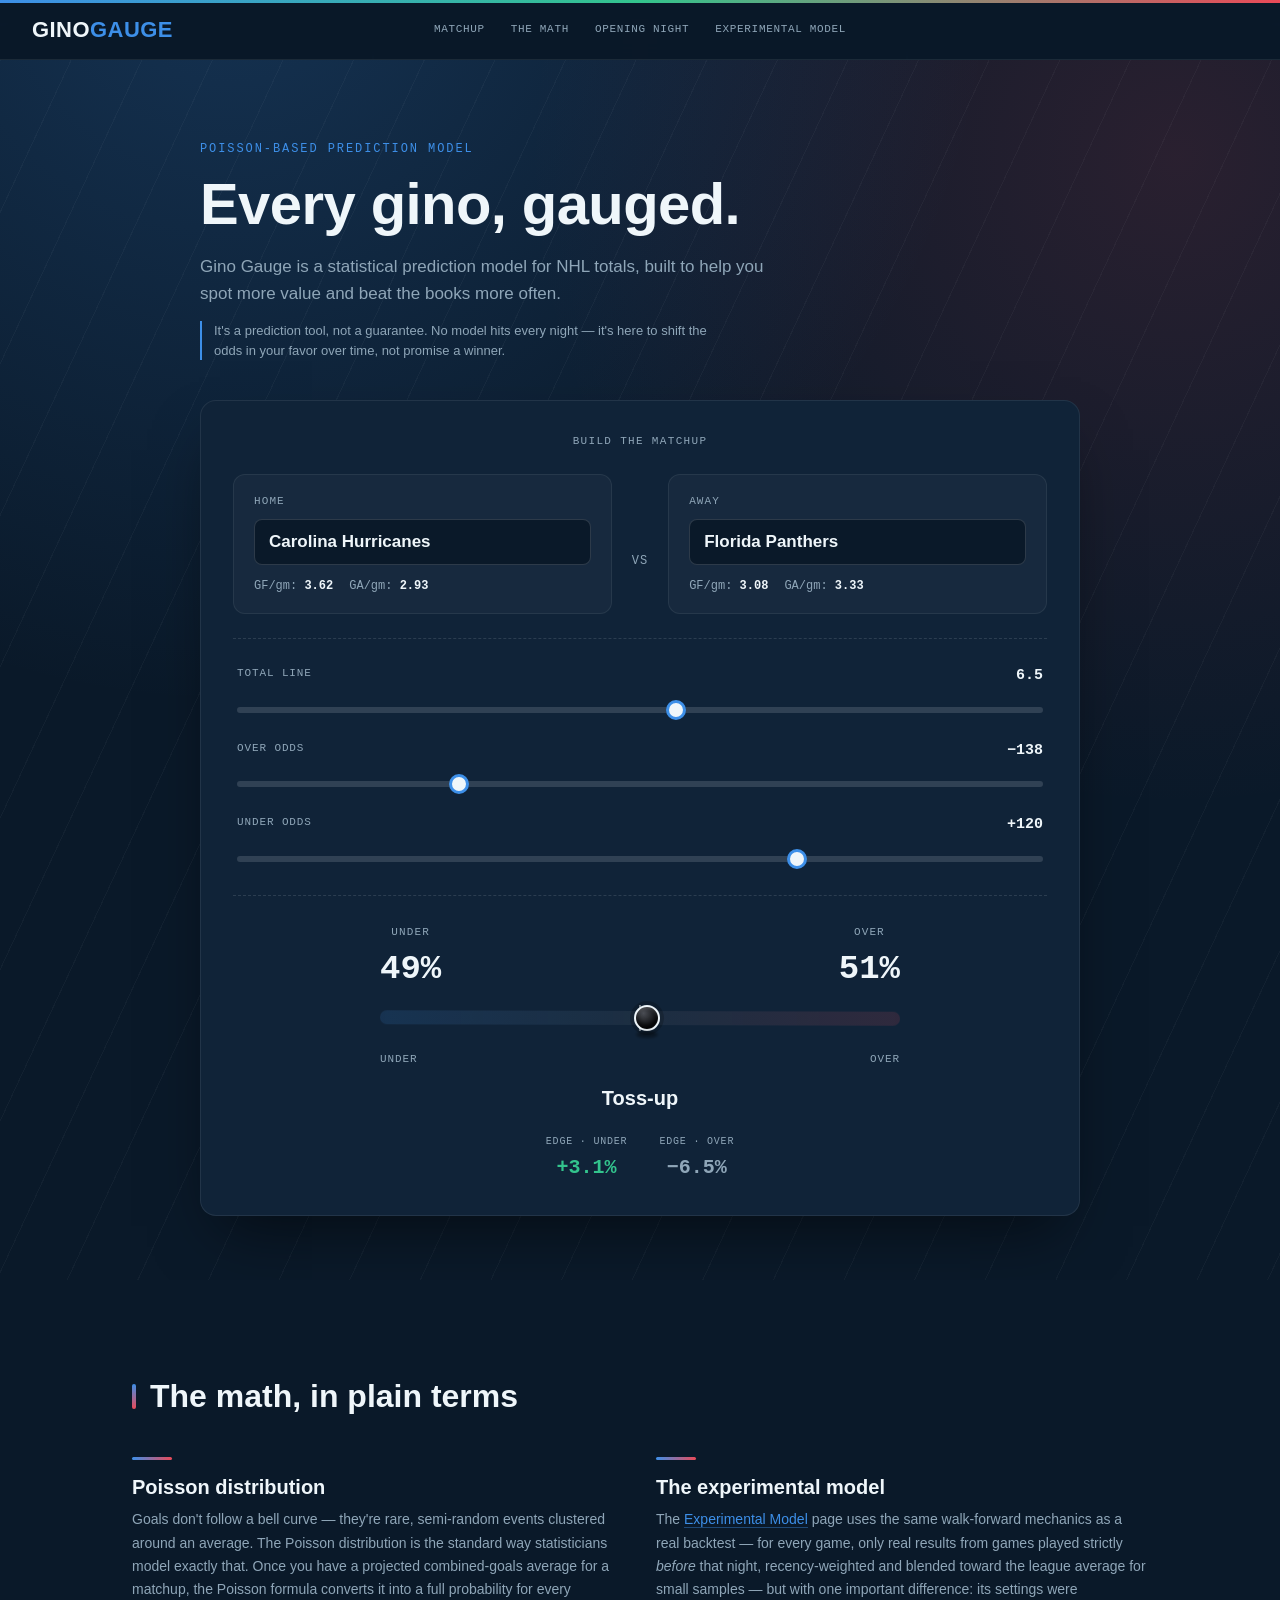
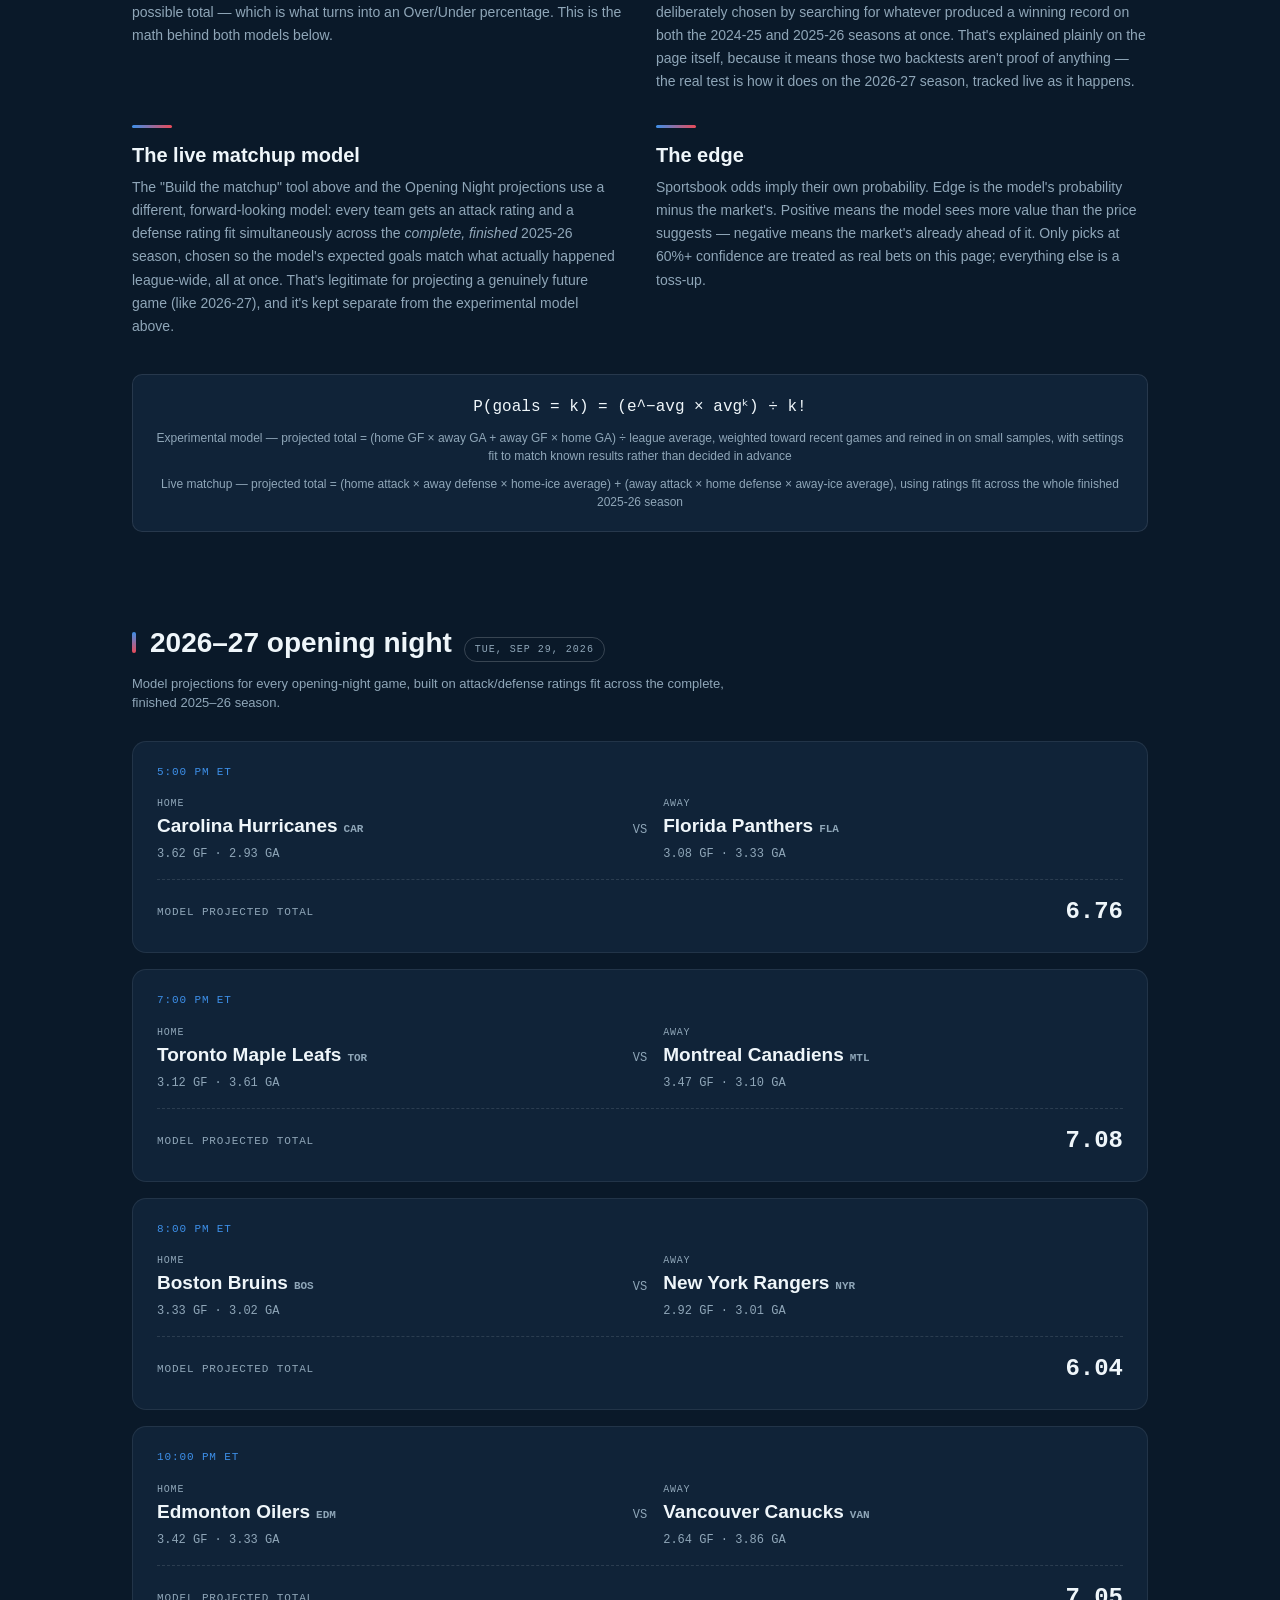
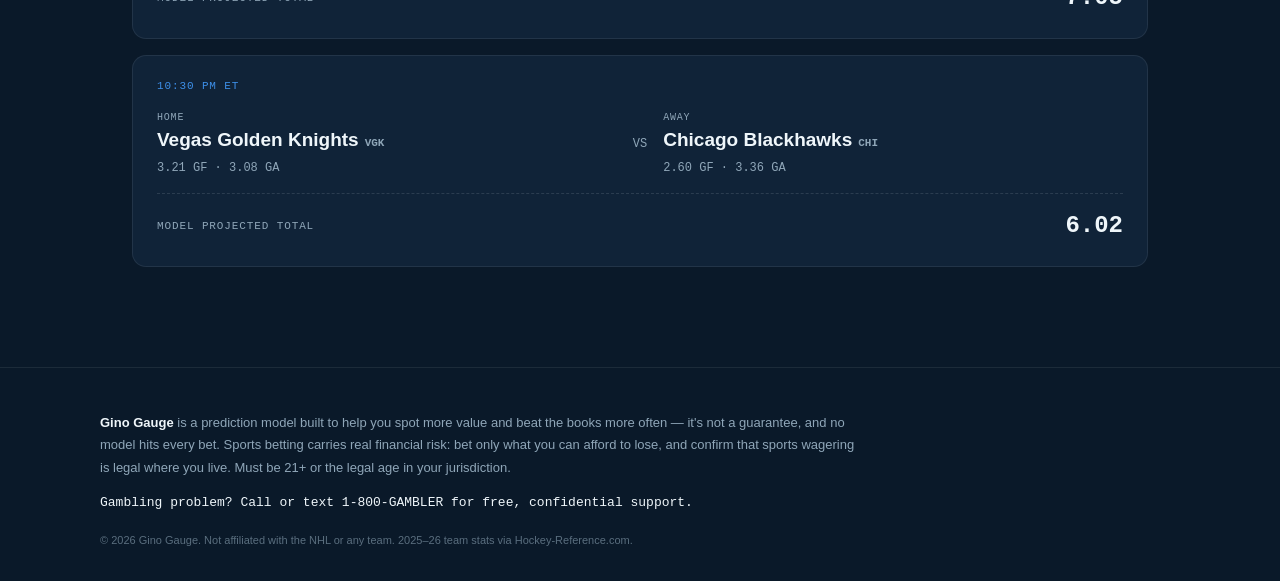
==== index.html @ 6073ff21 "Remove the Track Record page, make Experimental Model the featured model Site no longer references o" ====
<!DOCTYPE html>
<html lang="en">
<head>
<meta charset="UTF-8">
<meta name="viewport" content="width=device-width, initial-scale=1.0">
<meta name="theme-color" content="#0A1929">
<meta name="color-scheme" content="dark">
<title>Gino Gauge — NHL Prediction Model</title>
<meta name="description" content="A Poisson-based prediction model built to help NHL bettors find more value and beat the books — not a guarantee, just better odds.">
<link rel="icon" href="data:image/svg+xml,<svg xmlns=%22http://www.w3.org/2000/svg%22 viewBox=%220 0 100 100%22><text y=%22.9em%22 font-size=%2290%22>🏒</text></svg>">
<link rel="stylesheet" href="styles.css">
</head>
<body>

<header class="nav">
  <div class="nav-wordmark">GINO<span>GAUGE</span></div>
  <nav class="nav-links">
    <a href="#builder">Matchup</a>
    <a href="#math">The Math</a>
    <a href="#openers">Opening Night</a>
    <a href="experimental-model.html">Experimental Model</a>
  </nav>
</header>

<main>
  <section class="hero" id="builder">
    <div class="hero-inner">
      <p class="eyebrow">Poisson-based prediction model</p>
      <h1 class="hero-title">Every gino, gauged.</h1>
      <p class="hero-sub">Gino Gauge is a statistical prediction model for NHL totals, built to help you spot more value and beat the books more often.</p>
      <p class="hero-note">It's a prediction tool, not a guarantee. No model hits every night — it's here to shift the odds in your favor over time, not promise a winner.</p>

      <div class="predictor-card">
        <p class="card-label">Build the matchup</p>

        <div class="predictor-teams">
          <div class="team-panel">
            <span class="team-panel-label">Home</span>
            <div class="team-combo">
              <label class="sr-only" for="homeInput">Home team</label>
              <input type="text" id="homeInput" class="team-combo-input" placeholder="Type or select a team..." autocomplete="off" role="combobox" aria-expanded="false">
              <div class="team-combo-list" id="homeList" role="listbox"></div>
            </div>
            <div class="team-stats-display">
              <span>GF/gm: <strong id="homeGF">—</strong></span>
              <span>GA/gm: <strong id="homeGA">—</strong></span>
            </div>
          </div>

          <div class="vs-divider">VS</div>

          <div class="team-panel">
            <span class="team-panel-label">Away</span>
            <div class="team-combo">
              <label class="sr-only" for="awayInput">Away team</label>
              <input type="text" id="awayInput" class="team-combo-input" placeholder="Type or select a team..." autocomplete="off" role="combobox" aria-expanded="false">
              <div class="team-combo-list" id="awayList" role="listbox"></div>
            </div>
            <div class="team-stats-display">
              <span>GF/gm: <strong id="awayGF">—</strong></span>
              <span>GA/gm: <strong id="awayGA">—</strong></span>
            </div>
          </div>
        </div>

        <div class="slider-group">
          <div class="slider-field">
            <div class="slider-label-row"><label for="lineSlider">Total line</label><span class="slider-value" id="lineValue">6.5</span></div>
            <input type="range" id="lineSlider" min="3.5" max="9" step="0.5" value="6.5">
          </div>
          <div class="slider-field">
            <div class="slider-label-row"><label for="overOddsSlider">Over odds</label><span class="slider-value" id="overOddsValue">−138</span></div>
            <input type="range" id="overOddsSlider" min="-300" max="300" step="1" value="-138">
          </div>
          <div class="slider-field">
            <div class="slider-label-row"><label for="underOddsSlider">Under odds</label><span class="slider-value" id="underOddsValue">+120</span></div>
            <input type="range" id="underOddsSlider" min="-300" max="300" step="1" value="120">
          </div>
        </div>

        <div class="meter-numbers">
          <div><span class="meter-stat-label">Under</span><span class="meter-stat-value" id="pctUnder">—</span></div>
          <div><span class="meter-stat-label">Over</span><span class="meter-stat-value" id="pctOver">—</span></div>
        </div>
        <div class="meter" id="meterTrack">
          <div class="meter-ice-shine"></div>
          <div class="meter-center-tick"></div>
          <div class="meter-marker" id="meterMarker"><div class="meter-marker-shadow"></div></div>
        </div>
        <div class="meter-labels"><span>Under</span><span>Over</span></div>
        <p class="lean-readout" id="leanReadout">—</p>
        <div class="edge-row">
          <div class="edge-item"><span class="edge-label">Edge · Under</span><span class="edge-value" id="edgeUnder">—</span></div>
          <div class="edge-item"><span class="edge-label">Edge · Over</span><span class="edge-value" id="edgeOver">—</span></div>
        </div>
      </div>
    </div>
  </section>

  <section class="math-section reveal" id="math">
    <h2 class="section-title title-accent">The math, in plain terms</h2>
    <div class="math-grid">
      <div class="math-card">
        <p class="math-card-title">Poisson distribution</p>
        <p class="math-card-body">Goals don't follow a bell curve — they're rare, semi-random events clustered around an average. The Poisson distribution is the standard way statisticians model exactly that. Once you have a projected combined-goals average for a matchup, the Poisson formula converts it into a full probability for every possible total — which is what turns into an Over/Under percentage. This is the math behind both models below.</p>
      </div>
      <div class="math-card">
        <p class="math-card-title">The experimental model</p>
        <p class="math-card-body">The <a href="experimental-model.html">Experimental Model</a> page uses the same walk-forward mechanics as a real backtest — for every game, only real results from games played strictly <em>before</em> that night, recency-weighted and blended toward the league average for small samples — but with one important difference: its settings were deliberately chosen by searching for whatever produced a winning record on both the 2024-25 and 2025-26 seasons at once. That's explained plainly on the page itself, because it means those two backtests aren't proof of anything — the real test is how it does on the 2026-27 season, tracked live as it happens.</p>
      </div>
      <div class="math-card">
        <p class="math-card-title">The live matchup model</p>
        <p class="math-card-body">The "Build the matchup" tool above and the Opening Night projections use a different, forward-looking model: every team gets an attack rating and a defense rating fit simultaneously across the <em>complete, finished</em> 2025-26 season, chosen so the model's expected goals match what actually happened league-wide, all at once. That's legitimate for projecting a genuinely future game (like 2026-27), and it's kept separate from the experimental model above.</p>
      </div>
      <div class="math-card">
        <p class="math-card-title">The edge</p>
        <p class="math-card-body">Sportsbook odds imply their own probability. Edge is the model's probability minus the market's. Positive means the model sees more value than the price suggests — negative means the market's already ahead of it. Only picks at 60%+ confidence are treated as real bets on this page; everything else is a toss-up.</p>
      </div>
    </div>
    <div class="formula-box">
      P(goals = k) = (e^−avg × avgᵏ) ÷ k!
      <span>Experimental model — projected total = (home GF × away GA + away GF × home GA) ÷ league average, weighted toward recent games and reined in on small samples, with settings fit to match known results rather than decided in advance</span>
      <span>Live matchup — projected total = (home attack × away defense × home-ice average) + (away attack × home defense × away-ice average), using ratings fit across the whole finished 2025-26 season</span>
    </div>
  </section>

  <section class="openers reveal" id="openers">
    <div class="section-header"><h2 class="title-accent">2026–27 opening night</h2><span class="data-badge">Tue, Sep 29, 2026</span></div>
    <p class="section-note">Model projections for every opening-night game, built on attack/defense ratings fit across the complete, finished 2025–26 season.</p>
    <div class="opener-list">
      <div class="opener-card">
        <div class="opener-date">5:00 PM ET</div>
        <div class="opener-matchup">
          <div class="opener-team"><span class="opener-team-tag">Home</span><span class="opener-team-name">Carolina Hurricanes<span class="opener-team-abbr">CAR</span></span><span class="opener-team-stats">3.62 GF · 2.93 GA</span></div>
          <div class="opener-vs">VS</div>
          <div class="opener-team"><span class="opener-team-tag">Away</span><span class="opener-team-name">Florida Panthers<span class="opener-team-abbr">FLA</span></span><span class="opener-team-stats">3.08 GF · 3.33 GA</span></div>
        </div>
        <div class="opener-projection"><span class="opener-projection-label">Model projected total</span><span class="opener-projection-value">6.76</span></div>
      </div>
      <div class="opener-card">
        <div class="opener-date">7:00 PM ET</div>
        <div class="opener-matchup">
          <div class="opener-team"><span class="opener-team-tag">Home</span><span class="opener-team-name">Toronto Maple Leafs<span class="opener-team-abbr">TOR</span></span><span class="opener-team-stats">3.12 GF · 3.61 GA</span></div>
          <div class="opener-vs">VS</div>
          <div class="opener-team"><span class="opener-team-tag">Away</span><span class="opener-team-name">Montreal Canadiens<span class="opener-team-abbr">MTL</span></span><span class="opener-team-stats">3.47 GF · 3.10 GA</span></div>
        </div>
        <div class="opener-projection"><span class="opener-projection-label">Model projected total</span><span class="opener-projection-value">7.08</span></div>
      </div>
      <div class="opener-card">
        <div class="opener-date">8:00 PM ET</div>
        <div class="opener-matchup">
          <div class="opener-team"><span class="opener-team-tag">Home</span><span class="opener-team-name">Boston Bruins<span class="opener-team-abbr">BOS</span></span><span class="opener-team-stats">3.33 GF · 3.02 GA</span></div>
          <div class="opener-vs">VS</div>
          <div class="opener-team"><span class="opener-team-tag">Away</span><span class="opener-team-name">New York Rangers<span class="opener-team-abbr">NYR</span></span><span class="opener-team-stats">2.92 GF · 3.01 GA</span></div>
        </div>
        <div class="opener-projection"><span class="opener-projection-label">Model projected total</span><span class="opener-projection-value">6.04</span></div>
      </div>
      <div class="opener-card">
        <div class="opener-date">10:00 PM ET</div>
        <div class="opener-matchup">
          <div class="opener-team"><span class="opener-team-tag">Home</span><span class="opener-team-name">Edmonton Oilers<span class="opener-team-abbr">EDM</span></span><span class="opener-team-stats">3.42 GF · 3.33 GA</span></div>
          <div class="opener-vs">VS</div>
          <div class="opener-team"><span class="opener-team-tag">Away</span><span class="opener-team-name">Vancouver Canucks<span class="opener-team-abbr">VAN</span></span><span class="opener-team-stats">2.64 GF · 3.86 GA</span></div>
        </div>
        <div class="opener-projection"><span class="opener-projection-label">Model projected total</span><span class="opener-projection-value">7.05</span></div>
      </div>
      <div class="opener-card">
        <div class="opener-date">10:30 PM ET</div>
        <div class="opener-matchup">
          <div class="opener-team"><span class="opener-team-tag">Home</span><span class="opener-team-name">Vegas Golden Knights<span class="opener-team-abbr">VGK</span></span><span class="opener-team-stats">3.21 GF · 3.08 GA</span></div>
          <div class="opener-vs">VS</div>
          <div class="opener-team"><span class="opener-team-tag">Away</span><span class="opener-team-name">Chicago Blackhawks<span class="opener-team-abbr">CHI</span></span><span class="opener-team-stats">2.60 GF · 3.36 GA</span></div>
        </div>
        <div class="opener-projection"><span class="opener-projection-label">Model projected total</span><span class="opener-projection-value">6.02</span></div>
      </div>
    </div>
  </section>
</main>

<footer>
  <div class="footer-inner">
    <p class="disclaimer"><strong>Gino Gauge</strong> is a prediction model built to help you spot more value and beat the books more often — it's not a guarantee, and no model hits every bet. Sports betting carries real financial risk: bet only what you can afford to lose, and confirm that sports wagering is legal where you live. Must be 21+ or the legal age in your jurisdiction.</p>
    <p class="helpline">Gambling problem? Call or text 1-800-GAMBLER for free, confidential support.</p>
    <p class="fine-print">© 2026 Gino Gauge. Not affiliated with the NHL or any team. 2025–26 team stats via Hockey-Reference.com.</p>
  </div>
</footer>

<script>
  var TEAMS = [
    {abbr:'ANA',city:'Anaheim',name:'Ducks',full:'Anaheim Ducks',atk:1.0611,def:1.1412},
    {abbr:'BOS',city:'Boston',name:'Bruins',full:'Boston Bruins',atk:1.0664,def:0.9669},
    {abbr:'BUF',city:'Buffalo',name:'Sabres',full:'Buffalo Sabres',atk:1.1237,def:0.9350},
    {abbr:'CGY',city:'Calgary',name:'Flames',full:'Calgary Flames',atk:0.8209,def:1.0092},
    {abbr:'CAR',city:'Carolina',name:'Hurricanes',full:'Carolina Hurricanes',atk:1.1574,def:0.9361},
    {abbr:'CHI',city:'Chicago',name:'Blackhawks',full:'Chicago Blackhawks',atk:0.8300,def:1.0741},
    {abbr:'COL',city:'Colorado',name:'Avalanche',full:'Colorado Avalanche',atk:1.1668,def:0.8009},
    {abbr:'CBJ',city:'Columbus',name:'Blue Jackets',full:'Columbus Blue Jackets',atk:0.9916,def:0.9786},
    {abbr:'DAL',city:'Dallas',name:'Stars',full:'Dallas Stars',atk:1.0834,def:0.8888},
    {abbr:'DET',city:'Detroit',name:'Red Wings',full:'Detroit Red Wings',atk:0.9428,def:0.9948},
    {abbr:'EDM',city:'Edmonton',name:'Oilers',full:'Edmonton Oilers',atk:1.0927,def:1.0652},
    {abbr:'FLA',city:'Florida',name:'Panthers',full:'Florida Panthers',atk:0.9858,def:1.0657},
    {abbr:'LAK',city:'Los Angeles',name:'Kings',full:'Los Angeles Kings',atk:0.8689,def:0.9690},
    {abbr:'MIN',city:'Minnesota',name:'Wild',full:'Minnesota Wild',atk:1.0566,def:0.9443},
    {abbr:'MTL',city:'Montreal',name:'Canadiens',full:'Montreal Canadiens',atk:1.1088,def:0.9914},
    {abbr:'NSH',city:'Nashville',name:'Predators',full:'Nashville Predators',atk:0.9641,def:1.0541},
    {abbr:'NJD',city:'New Jersey',name:'Devils',full:'New Jersey Devils',atk:0.9014,def:0.9782},
    {abbr:'NYI',city:'New York',name:'Islanders',full:'New York Islanders',atk:0.9120,def:0.9331},
    {abbr:'NYR',city:'New York',name:'Rangers',full:'New York Rangers',atk:0.9328,def:0.9640},
    {abbr:'OTT',city:'Ottawa',name:'Senators',full:'Ottawa Senators',atk:1.0842,def:0.9554},
    {abbr:'PHI',city:'Philadelphia',name:'Flyers',full:'Philadelphia Flyers',atk:0.9786,def:0.9392},
    {abbr:'PIT',city:'Pittsburgh',name:'Penguins',full:'Pittsburgh Penguins',atk:1.1518,def:1.0451},
    {abbr:'SJS',city:'San Jose',name:'Sharks',full:'San Jose Sharks',atk:0.9752,def:1.1468},
    {abbr:'SEA',city:'Seattle',name:'Kraken',full:'Seattle Kraken',atk:0.8747,def:1.0286},
    {abbr:'STL',city:'St. Louis',name:'Blues',full:'St. Louis Blues',atk:0.8981,def:1.0107},
    {abbr:'TBL',city:'Tampa Bay',name:'Lightning',full:'Tampa Bay Lightning',atk:1.1317,def:0.8973},
    {abbr:'TOR',city:'Toronto',name:'Maple Leafs',full:'Toronto Maple Leafs',atk:0.9968,def:1.1556},
    {abbr:'UTA',city:'Utah',name:'Mammoth',full:'Utah Mammoth',atk:1.0413,def:0.9438},
    {abbr:'VAN',city:'Vancouver',name:'Canucks',full:'Vancouver Canucks',atk:0.8428,def:1.2345},
    {abbr:'VGK',city:'Vegas',name:'Golden Knights',full:'Vegas Golden Knights',atk:1.0263,def:0.9863},
    {abbr:'WPG',city:'Winnipeg',name:'Jets',full:'Winnipeg Jets',atk:0.9011,def:1.0160},
    {abbr:'WSH',city:'Washington',name:'Capitals',full:'Washington Capitals',atk:1.0303,def:0.9502}
  ];

  function poissonCDF(k, lambda){
    var kClamped = Math.max(0, k);
    var term = Math.exp(-lambda);
    var sum = term;
    for(var i=1;i<=kClamped;i++){ term = term*lambda/i; sum += term; }
    return sum;
  }
  function americanToImplied(odds){
    if(odds>0) return 100/(odds+100)*100;
    return Math.abs(odds)/(Math.abs(odds)+100)*100;
  }
  function formatSigned(num){
    var abs = Math.abs(num).toFixed(1);
    if(num>0.05) return '+'+abs+'%';
    if(num<-0.05) return '−'+abs+'%';
    return '0.0%';
  }
  function snapOdds(raw){
    if(raw > -100 && raw < 100) return raw>=0 ? 100 : -100;
    return raw;
  }
  function formatOdds(n){ return n>0 ? ('+'+n) : String(n); }

  // Home/away league scoring baselines, fit on the complete 2025-26 season
  // (every team's attack/def rating below is normalized against these).
  var MU_HOME = 3.192073;
  var MU_AWAY = 3.061738;
  var MU_AVG = (MU_HOME + MU_AWAY) / 2;
  function displayGF(team){ return team.atk * MU_AVG; }
  function displayGA(team){ return team.def * MU_AVG; }

  var homeTeam = null, awayTeam = null;

  function calculate(){
    if(!homeTeam || !awayTeam) return;
    var line = parseFloat(document.getElementById('lineSlider').value);
    var overOdds = snapOdds(parseInt(document.getElementById('overOddsSlider').value,10));
    var underOdds = snapOdds(parseInt(document.getElementById('underOddsSlider').value,10));

    var lambda = homeTeam.atk*awayTeam.def*MU_HOME + awayTeam.atk*homeTeam.def*MU_AWAY;
    var k = Math.floor(line-0.5);
    var pUnder = poissonCDF(k, lambda);
    var pOver = 1-pUnder;

    document.getElementById('pctUnder').textContent = Math.round(pUnder*100)+'%';
    document.getElementById('pctOver').textContent = Math.round(pOver*100)+'%';

    var marker = document.getElementById('meterMarker');
    marker.style.left = (pOver*100)+'%';
    marker.classList.remove('is-over','is-under');
    var leanEl = document.getElementById('leanReadout');
    leanEl.classList.remove('is-over','is-under');
    if(pOver > 0.60){
      marker.classList.add('is-over'); leanEl.classList.add('is-over');
      leanEl.textContent = 'Model leans OVER ('+Math.round(pOver*100)+'%)';
    } else if(pUnder > 0.60){
      marker.classList.add('is-under'); leanEl.classList.add('is-under');
      leanEl.textContent = 'Model leans UNDER ('+Math.round(pUnder*100)+'%)';
    } else {
      leanEl.textContent = 'Toss-up';
    }

    // Tip the ice itself toward whichever side the puck is sliding to.
    var maxTiltDeg = 6;
    var tilt = (pOver - 0.5) * 2 * maxTiltDeg;
    document.getElementById('meterTrack').style.transform = 'rotate('+tilt.toFixed(2)+'deg)';

    var edgeOver = pOver*100 - americanToImplied(overOdds);
    var edgeUnder = pUnder*100 - americanToImplied(underOdds);
    var edgeOverEl = document.getElementById('edgeOver');
    edgeOverEl.textContent = formatSigned(edgeOver);
    edgeOverEl.className = 'edge-value '+(edgeOver>0?'positive':'negative');
    var edgeUnderEl = document.getElementById('edgeUnder');
    edgeUnderEl.textContent = formatSigned(edgeUnder);
    edgeUnderEl.className = 'edge-value '+(edgeUnder>0?'positive':'negative');
  }

  function initCombo(inputEl, listEl, onSelect){
    var activeIndex = -1, currentMatches = [];
    function filterTeams(q){
      q = q.trim().toLowerCase();
      if(q==='') return TEAMS.slice();
      return TEAMS.filter(function(t){
        return t.full.toLowerCase().indexOf(q)>-1 || t.city.toLowerCase().indexOf(q)>-1 || t.name.toLowerCase().indexOf(q)>-1 || t.abbr.toLowerCase().indexOf(q)>-1;
      });
    }
    function renderList(matches){
      currentMatches = matches; activeIndex = -1;
      if(matches.length===0){ listEl.innerHTML = '<div class="combo-empty">No matching teams</div>'; }
      else {
        listEl.innerHTML = matches.map(function(t,i){
          return '<div class="combo-item" data-index="'+i+'" role="option"><span>'+t.full+'</span><span class="combo-item-abbr">'+t.abbr+'</span></div>';
        }).join('');
      }
      listEl.classList.add('open');
      inputEl.setAttribute('aria-expanded','true');
    }
    function closeList(){ listEl.classList.remove('open'); inputEl.setAttribute('aria-expanded','false'); }
    function selectTeam(team){
      inputEl.value = team.full;
      closeList();
      onSelect(team);
    }
    function updateActive(){
      Array.prototype.forEach.call(listEl.children, function(el,i){ el.classList.toggle('active', i===activeIndex); });
      if(listEl.children[activeIndex]) listEl.children[activeIndex].scrollIntoView({block:'nearest'});
    }
    inputEl.addEventListener('input', function(){ renderList(filterTeams(inputEl.value)); });
    inputEl.addEventListener('focus', function(){ renderList(filterTeams(inputEl.value)); inputEl.select(); });
    inputEl.addEventListener('blur', function(){ setTimeout(closeList, 150); });
    inputEl.addEventListener('keydown', function(e){
      if(!listEl.classList.contains('open')) return;
      if(e.key==='ArrowDown'){ e.preventDefault(); activeIndex = Math.min(activeIndex+1, currentMatches.length-1); updateActive(); }
      else if(e.key==='ArrowUp'){ e.preventDefault(); activeIndex = Math.max(activeIndex-1, 0); updateActive(); }
      else if(e.key==='Enter'){ e.preventDefault();
        if(activeIndex>=0 && currentMatches[activeIndex]) selectTeam(currentMatches[activeIndex]);
        else if(currentMatches.length===1) selectTeam(currentMatches[0]);
      } else if(e.key==='Escape'){ closeList(); }
    });
    listEl.addEventListener('mousedown', function(e){
      var item = e.target.closest('.combo-item');
      if(item){ selectTeam(currentMatches[parseInt(item.dataset.index,10)]); }
    });
  }

  initCombo(document.getElementById('homeInput'), document.getElementById('homeList'), function(team){
    homeTeam = team;
    document.getElementById('homeGF').textContent = displayGF(team).toFixed(2);
    document.getElementById('homeGA').textContent = displayGA(team).toFixed(2);
    calculate();
  });
  initCombo(document.getElementById('awayInput'), document.getElementById('awayList'), function(team){
    awayTeam = team;
    document.getElementById('awayGF').textContent = displayGF(team).toFixed(2);
    document.getElementById('awayGA').textContent = displayGA(team).toFixed(2);
    calculate();
  });

  document.getElementById('lineSlider').addEventListener('input', function(){
    document.getElementById('lineValue').textContent = parseFloat(this.value).toFixed(1);
    calculate();
  });
  document.getElementById('overOddsSlider').addEventListener('input', function(){
    document.getElementById('overOddsValue').textContent = formatOdds(snapOdds(parseInt(this.value,10)));
    calculate();
  });
  document.getElementById('underOddsSlider').addEventListener('input', function(){
    document.getElementById('underOddsValue').textContent = formatOdds(snapOdds(parseInt(this.value,10)));
    calculate();
  });

  // Defaults: opening night's marquee game
  var defHome = TEAMS.filter(function(t){return t.abbr==='CAR';})[0];
  var defAway = TEAMS.filter(function(t){return t.abbr==='FLA';})[0];
  document.getElementById('homeInput').value = defHome.full;
  document.getElementById('awayInput').value = defAway.full;
  homeTeam = defHome; awayTeam = defAway;
  document.getElementById('homeGF').textContent = displayGF(defHome).toFixed(2);
  document.getElementById('homeGA').textContent = displayGA(defHome).toFixed(2);
  document.getElementById('awayGF').textContent = displayGF(defAway).toFixed(2);
  document.getElementById('awayGA').textContent = displayGA(defAway).toFixed(2);
  calculate();

  var revealEls = document.querySelectorAll('.reveal');
  if('IntersectionObserver' in window){
    var revealObserver = new IntersectionObserver(function(entries){
      entries.forEach(function(entry){
        if(entry.isIntersecting){ entry.target.classList.add('is-visible'); revealObserver.unobserve(entry.target); }
      });
    }, {threshold:0, rootMargin:'0px 0px -10% 0px'});
    Array.prototype.forEach.call(revealEls, function(el){ revealObserver.observe(el); });
  } else {
    Array.prototype.forEach.call(revealEls, function(el){ el.classList.add('is-visible'); });
  }
</script>

</body>
</html>
---- styles.css ----
:root{
    --rink-navy:#0A1929;
    --rink-navy-raised:#102338;
    --ice-white:#EFF6FA;
    --ice-mist:#8FA6B8;
    --line-blue:#3D8FE8;
    --line-red:#EA4A58;
    --line-green:#33C48D;
    --line-blue-soft:rgba(61,143,232,0.14);
    --line-red-soft:rgba(234,74,88,0.14);
    --line-green-soft:rgba(51,196,141,0.14);
    --font-display:800 1em/1.05 -apple-system,BlinkMacSystemFont,"Segoe UI",Roboto,"Helvetica Neue",Arial,sans-serif;
    --font-body:-apple-system,BlinkMacSystemFont,"Segoe UI",Roboto,"Helvetica Neue",Arial,sans-serif;
    --font-mono:ui-monospace,SFMono-Regular,"SF Mono",Menlo,Consolas,"Liberation Mono",monospace;
  }
  *{box-sizing:border-box;margin:0;padding:0;}
  html{scroll-behavior:smooth;}
  body{
    background-color:var(--rink-navy);color:var(--ice-white);font-family:var(--font-body);line-height:1.5;-webkit-font-smoothing:antialiased;
    position:relative;
    cursor:url("data:image/svg+xml;utf8,<svg xmlns='http://www.w3.org/2000/svg' width='28' height='28' viewBox='0 0 28 28'><ellipse cx='14' cy='20.5' rx='9.5' ry='2.6' fill='%23000000' opacity='0.32'/><rect x='4' y='10.5' width='20' height='8' rx='4' fill='%2317181b'/><ellipse cx='14' cy='10.5' rx='10' ry='4.6' fill='%232b2d33'/><ellipse cx='14' cy='10.5' rx='10' ry='4.6' fill='none' stroke='%23494c54' stroke-width='1'/><ellipse cx='11.5' cy='8.8' rx='3' ry='1.2' fill='%23ffffff' opacity='0.14'/></svg>") 14 15, auto;
  }
  body::before{
    content:"";position:fixed;inset:0;z-index:0;pointer-events:none;
    background-repeat:no-repeat;background-position:center top;background-size:min(1600px,180vw) auto;
    background-image:url("data:image/svg+xml;utf8,<svg xmlns='http://www.w3.org/2000/svg' viewBox='0 0 1600 900'><g fill='none' stroke='%233D8FE8' stroke-width='3' opacity='0.05'><rect x='24' y='24' width='1552' height='852' rx='150'/><line x1='533' y1='24' x2='533' y2='876'/><line x1='1067' y1='24' x2='1067' y2='876'/><circle cx='800' cy='450' r='130'/><circle cx='260' cy='210' r='95'/><circle cx='260' cy='690' r='95'/><circle cx='1340' cy='210' r='95'/><circle cx='1340' cy='690' r='95'/><path d='M 24 370 A 92 92 0 0 1 24 530'/><path d='M 1576 370 A 92 92 0 0 0 1576 530'/></g><g fill='none' stroke='%23EA4A58' stroke-width='4' opacity='0.06'><line x1='800' y1='24' x2='800' y2='876'/></g><g fill='%233D8FE8' opacity='0.06'><circle cx='800' cy='450' r='7'/><circle cx='260' cy='210' r='7'/><circle cx='260' cy='690' r='7'/><circle cx='1340' cy='210' r='7'/><circle cx='1340' cy='690' r='7'/></g></svg>");
  }
  main, footer{position:relative;z-index:1;}
  .sr-only{position:absolute;width:1px;height:1px;padding:0;margin:-1px;overflow:hidden;clip:rect(0,0,0,0);white-space:nowrap;border:0;}
  input{font-family:inherit;}

  .nav{position:sticky;top:0;z-index:50;display:grid;grid-template-columns:1fr auto 1fr;align-items:center;column-gap:16px;padding:18px 32px;border-bottom:1px solid rgba(239,246,250,0.08);background:rgba(10,25,41,0.82);backdrop-filter:blur(10px);-webkit-backdrop-filter:blur(10px);}
  .nav::before{content:"";position:absolute;top:0;left:0;right:0;height:3px;background:linear-gradient(90deg, var(--line-blue), var(--line-green), var(--line-red));}
  .nav-wordmark{justify-self:start;font:var(--font-display);font-size:22px;letter-spacing:0.02em;text-transform:uppercase;}
  .nav-wordmark span{color:var(--line-blue);}
  .nav-links{justify-self:center;display:flex;flex-wrap:wrap;justify-content:center;gap:10px 26px;}
  .nav-links a{white-space:nowrap;font-family:var(--font-mono);font-size:11px;letter-spacing:0.06em;text-transform:uppercase;color:var(--ice-mist);text-decoration:none;transition:color 0.2s ease;}
  .nav-links a:hover{color:var(--ice-white);}

  .hero{position:relative;overflow:hidden;padding:80px 24px 64px;
    background:radial-gradient(circle at 18% -10%, rgba(61,143,232,0.22), transparent 45%),
               radial-gradient(circle at 92% 8%, rgba(234,74,88,0.14), transparent 40%),
               var(--rink-navy);}
  .hero::before{content:"";position:absolute;inset:0;
    background-image:repeating-linear-gradient(115deg, rgba(239,246,250,0.035) 0px, rgba(239,246,250,0.035) 1px, transparent 1px, transparent 64px);
    pointer-events:none;}
  .hero-inner{max-width:880px;margin:0 auto;position:relative;z-index:1;}
  .eyebrow{font-family:var(--font-mono);font-size:12px;letter-spacing:0.16em;text-transform:uppercase;color:var(--line-blue);margin-bottom:16px;}
  .hero-title{font:var(--font-display);font-size:clamp(34px,5.6vw,58px);letter-spacing:-0.01em;margin-bottom:18px;max-width:640px;}
  .hero-sub{font-size:17px;color:var(--ice-mist);max-width:600px;line-height:1.6;}
  .hero-note{margin-top:14px;font-size:13px;color:var(--ice-mist);border-left:2px solid var(--line-blue);padding-left:12px;max-width:520px;}
  .stat-caveat{margin:20px 0 28px;padding:16px 20px;border-left:3px solid var(--ice-mist);background:rgba(239,246,250,0.03);border-radius:0 10px 10px 0;font-size:13px;color:var(--ice-mist);line-height:1.7;max-width:760px;}
  .stat-caveat strong{color:var(--ice-white);}

  .predictor-card{margin-top:40px;background:var(--rink-navy-raised);border:1px solid rgba(239,246,250,0.08);border-radius:16px;padding:32px;box-shadow:0 30px 60px -20px rgba(0,0,0,0.55);position:relative;z-index:1;transition:border-color 0.25s ease, box-shadow 0.25s ease;}
  .predictor-card:hover{border-color:rgba(61,143,232,0.25);box-shadow:0 34px 70px -20px rgba(0,0,0,0.6), 0 0 0 1px rgba(61,143,232,0.08);}
  .card-label{font-family:var(--font-mono);font-size:11px;letter-spacing:0.12em;text-transform:uppercase;color:var(--ice-mist);margin-bottom:24px;text-align:center;}

  .predictor-teams{display:grid;grid-template-columns:1fr auto 1fr;gap:20px;align-items:start;margin-bottom:8px;}
  .vs-divider{align-self:center;font-family:var(--font-mono);font-size:12px;color:var(--ice-mist);letter-spacing:0.08em;padding-top:34px;}

  .team-panel{background:rgba(239,246,250,0.03);border:1px solid rgba(239,246,250,0.07);border-radius:12px;padding:18px 20px;transition:border-color 0.2s ease, background 0.2s ease;}
  .team-panel:focus-within{border-color:rgba(61,143,232,0.4);background:rgba(239,246,250,0.045);}
  .team-panel-label{display:block;font-family:var(--font-mono);font-size:11px;letter-spacing:0.1em;text-transform:uppercase;color:var(--ice-mist);margin-bottom:10px;}

  .team-combo{position:relative;}
  .team-combo-input{width:100%;background:var(--rink-navy);border:1px solid rgba(239,246,250,0.15);border-radius:8px;padding:12px 14px;color:var(--ice-white);font:var(--font-display);font-size:17px;transition:border-color 0.2s ease;}
  .team-combo-input:focus{outline:2px solid var(--line-blue);outline-offset:1px;}
  .team-combo-input::placeholder{color:var(--ice-mist);font-family:var(--font-body);font-weight:400;font-size:14px;}
  .team-combo-list{display:none;position:absolute;top:calc(100% + 6px);left:0;right:0;max-height:230px;overflow-y:auto;background:#0d2035;border:1px solid rgba(239,246,250,0.15);border-radius:10px;box-shadow:0 20px 40px -10px rgba(0,0,0,0.65);z-index:30;}
  .team-combo-list.open{display:block;}
  .combo-item{display:flex;justify-content:space-between;align-items:center;padding:10px 14px;cursor:pointer;font-size:14px;}
  .combo-item:hover,.combo-item.active{background:rgba(239,246,250,0.08);}
  .combo-item-abbr{font-family:var(--font-mono);font-size:11px;color:var(--ice-mist);letter-spacing:0.06em;}
  .combo-empty{padding:12px 14px;color:var(--ice-mist);font-size:13px;}

  .team-stats-display{display:flex;gap:16px;margin-top:12px;font-size:12px;color:var(--ice-mist);font-family:var(--font-mono);}
  .team-stats-display strong{color:var(--ice-white);font-weight:600;}

  .slider-group{display:flex;flex-direction:column;gap:20px;padding:26px 4px;border-top:1px dashed rgba(239,246,250,0.12);border-bottom:1px dashed rgba(239,246,250,0.12);margin:24px 0 28px;}
  .slider-label-row{display:flex;justify-content:space-between;margin-bottom:8px;}
  .slider-label-row label{font-family:var(--font-mono);font-size:11px;letter-spacing:0.08em;text-transform:uppercase;color:var(--ice-mist);}
  .slider-value{font-family:var(--font-mono);font-size:15px;font-weight:600;color:var(--ice-white);}
  .slider-field input[type=range]{-webkit-appearance:none;appearance:none;width:100%;height:6px;border-radius:999px;background:rgba(239,246,250,0.14);outline:none;}
  .slider-field input[type=range]::-webkit-slider-thumb{-webkit-appearance:none;width:20px;height:20px;border-radius:50%;background:var(--ice-white);border:3px solid var(--line-blue);cursor:pointer;transition:transform 0.15s;}
  .slider-field input[type=range]::-webkit-slider-thumb:hover{transform:scale(1.15);}
  .slider-field input[type=range]::-moz-range-thumb{width:20px;height:20px;border-radius:50%;background:var(--ice-white);border:3px solid var(--line-blue);cursor:pointer;}

  .meter-numbers{display:flex;justify-content:space-between;max-width:520px;margin:0 auto 16px;}
  .meter-numbers > div{display:flex;flex-direction:column;align-items:center;gap:4px;}
  .meter-stat-label{font-family:var(--font-mono);font-size:11px;letter-spacing:0.1em;text-transform:uppercase;color:var(--ice-mist);}
  .meter-stat-value{font-family:var(--font-mono);font-size:34px;font-weight:600;color:var(--ice-white);}
  .meter{position:relative;height:14px;border-radius:999px;margin:0 auto 26px;max-width:520px;
    background:linear-gradient(90deg, var(--line-blue-soft), rgba(239,246,250,0.05) 48%, rgba(239,246,250,0.05) 52%, var(--line-red-soft));
    transform-origin:50% 50%;transition:transform 0.6s cubic-bezier(.34,1.56,.64,1);will-change:transform;}
  .meter-ice-shine{position:absolute;inset:0;border-radius:999px;overflow:hidden;pointer-events:none;}
  .meter-ice-shine::before{content:"";position:absolute;top:0;left:-30%;width:30%;height:100%;
    background:linear-gradient(90deg, transparent, rgba(255,255,255,0.22), transparent);
    animation:iceGlint 3.6s ease-in-out infinite;}
  @keyframes iceGlint{0%{left:-30%;}55%{left:110%;}100%{left:110%;}}
  .meter-center-tick{position:absolute;left:50%;top:-6px;bottom:-6px;width:2px;background:var(--ice-white);opacity:0.55;transform:translateX(-1px);}
  .meter-marker{position:absolute;top:50%;left:50%;width:26px;height:26px;border-radius:50%;
    background:radial-gradient(circle at 34% 28%, #4a4d54, #0a0b0d 68%);border:2px solid var(--ice-white);
    transform:translate(-50%,-50%);
    transition:left 0.5s cubic-bezier(.2,.8,.2,1), border-color 0.3s, box-shadow 0.3s;
    box-shadow:0 0 0 4px rgba(0,0,0,0.2), inset 0 -4px 5px rgba(0,0,0,0.55), inset 0 2px 3px rgba(255,255,255,0.12);
    animation:puckBreathe 2.6s ease-in-out infinite;}
  .meter-marker-shadow{position:absolute;left:50%;top:100%;width:22px;height:7px;margin-top:2px;
    background:rgba(0,0,0,0.4);border-radius:50%;filter:blur(1.5px);transform:translateX(-50%);}
  @keyframes puckBreathe{0%,100%{transform:translate(-50%,-50%) scale(1);}50%{transform:translate(-50%,-50%) scale(1.06);}}
  .meter-marker.is-over{border-color:var(--line-red);box-shadow:0 0 16px 2px rgba(234,74,88,0.55), inset 0 -4px 5px rgba(0,0,0,0.55), inset 0 2px 3px rgba(255,255,255,0.12);}
  .meter-marker.is-under{border-color:var(--line-blue);box-shadow:0 0 16px 2px rgba(61,143,232,0.55), inset 0 -4px 5px rgba(0,0,0,0.55), inset 0 2px 3px rgba(255,255,255,0.12);}
  .meter-labels{display:flex;justify-content:space-between;max-width:520px;margin:0 auto 20px;font-family:var(--font-mono);font-size:11px;letter-spacing:0.08em;text-transform:uppercase;color:var(--ice-mist);}
  .lean-readout{text-align:center;font:var(--font-display);font-size:20px;margin-bottom:20px;min-height:26px;}
  .lean-readout.is-over{color:var(--line-red);}
  .lean-readout.is-under{color:var(--line-blue);}

  .edge-row{display:flex;justify-content:center;gap:32px;}
  .edge-item{text-align:center;}
  .edge-label{display:block;font-family:var(--font-mono);font-size:10px;letter-spacing:0.08em;text-transform:uppercase;color:var(--ice-mist);margin-bottom:4px;}
  .edge-value{font-family:var(--font-mono);font-size:20px;font-weight:600;}
  .edge-value.positive{color:var(--line-green);}
  .edge-value.negative{color:var(--ice-mist);}

  .title-accent{position:relative;padding-left:18px;}
  .title-accent::before{content:"";position:absolute;left:0;top:4px;bottom:4px;width:4px;border-radius:2px;background:linear-gradient(180deg, var(--line-blue), var(--line-red));}

  .math-section{max-width:1080px;margin:100px auto 0;padding:0 32px;}
  .section-title{font:var(--font-display);font-size:32px;margin-bottom:44px;max-width:560px;}
  .math-grid{display:grid;grid-template-columns:repeat(2,1fr);gap:32px;margin-bottom:36px;}
  .math-card{position:relative;padding-top:20px;}
  .math-card::before{content:"";position:absolute;top:0;left:0;height:3px;width:40px;border-radius:2px;background:linear-gradient(90deg, var(--line-blue), var(--line-red));transition:width 0.3s ease;}
  .math-card:hover::before{width:100%;}
  .math-card-title{font:var(--font-display);font-size:20px;margin-bottom:10px;}
  .math-card-body{font-size:14px;color:var(--ice-mist);line-height:1.65;}
  .math-card-body a{color:var(--line-blue);text-decoration:none;border-bottom:1px solid rgba(61,143,232,0.4);}
  .math-card-body a:hover{border-bottom-color:var(--line-blue);}
  .formula-box{background:var(--rink-navy-raised);border:1px solid rgba(239,246,250,0.1);border-radius:10px;padding:20px 22px;text-align:center;font-family:var(--font-mono);font-size:16px;color:var(--ice-white);}
  .formula-box span{display:block;font-size:12px;color:var(--ice-mist);margin-top:10px;font-family:var(--font-body);}

  .section-header{display:flex;align-items:baseline;gap:12px;margin-bottom:12px;flex-wrap:wrap;}
  .section-header h2{font:var(--font-display);font-size:28px;}
  .data-badge{font-family:var(--font-mono);font-size:10px;letter-spacing:0.1em;padding:4px 10px;border:1px solid rgba(239,246,250,0.2);border-radius:999px;color:var(--ice-mist);text-transform:uppercase;}
  .section-note{font-size:13px;color:var(--ice-mist);margin-bottom:28px;max-width:600px;}

  .openers{max-width:1080px;margin:96px auto 0;padding:0 32px;}
  .opener-list{display:flex;flex-direction:column;gap:16px;}
  .opener-card{background:var(--rink-navy-raised);border:1px solid rgba(239,246,250,0.08);border-radius:14px;padding:22px 24px;transition:transform 0.2s ease, border-color 0.2s ease, box-shadow 0.2s ease;}
  .opener-card:hover{transform:translateY(-3px);border-color:rgba(61,143,232,0.3);box-shadow:0 20px 40px -22px rgba(0,0,0,0.6);}
  .opener-date{font-family:var(--font-mono);font-size:11px;letter-spacing:0.08em;text-transform:uppercase;color:var(--line-blue);margin-bottom:16px;}
  .opener-matchup{display:flex;align-items:center;gap:16px;margin-bottom:16px;}
  .opener-team{flex:1;}
  .opener-team-tag{display:block;font-family:var(--font-mono);font-size:10px;letter-spacing:0.08em;text-transform:uppercase;color:var(--ice-mist);margin-bottom:4px;}
  .opener-team-name{font:var(--font-display);font-size:19px;}
  .opener-team-abbr{font-family:var(--font-mono);font-size:11px;color:var(--ice-mist);margin-left:6px;}
  .opener-team-stats{display:block;font-family:var(--font-mono);font-size:12px;color:var(--ice-mist);margin-top:6px;}
  .opener-vs{font-family:var(--font-mono);font-size:12px;color:var(--ice-mist);}
  .opener-projection{display:flex;justify-content:space-between;align-items:center;padding-top:14px;border-top:1px dashed rgba(239,246,250,0.12);}
  .opener-projection-label{font-family:var(--font-mono);font-size:11px;letter-spacing:0.08em;text-transform:uppercase;color:var(--ice-mist);}
  .opener-projection-value{font-family:var(--font-mono);font-size:24px;font-weight:600;color:var(--ice-white);}

  .track-record{max-width:1080px;margin:96px auto 0;padding:0 32px;}
  .track-season-toggle{display:flex;gap:10px;margin:18px 0 20px;flex-wrap:wrap;}
  .track-season-btn{font-family:var(--font-mono);font-size:12px;letter-spacing:0.04em;color:var(--ice-mist);
    background:rgba(239,246,250,0.04);border:1px solid rgba(239,246,250,0.12);border-radius:999px;
    padding:9px 18px;cursor:pointer;transition:color 0.2s ease, border-color 0.2s ease, background 0.2s ease;}
  .track-season-btn:hover{color:var(--ice-white);border-color:rgba(239,246,250,0.25);}
  .track-season-btn.is-active{color:var(--ice-white);background:rgba(61,143,232,0.16);border-color:rgba(61,143,232,0.5);}
  .track-summary{display:flex;gap:28px;flex-wrap:wrap;margin-bottom:28px;}
  .track-summary-item{position:relative;overflow:hidden;background:var(--rink-navy-raised);border:1px solid rgba(239,246,250,0.08);border-radius:12px;padding:16px 22px 16px 26px;min-width:130px;}
  .track-summary-item::before{content:"";position:absolute;left:0;top:0;bottom:0;width:4px;background:rgba(239,246,250,0.15);}
  .track-summary-item.good::before{background:var(--line-green);}
  .track-summary-item.bad::before{background:var(--line-red);}
  .track-summary-label{display:block;font-family:var(--font-mono);font-size:10px;letter-spacing:0.1em;text-transform:uppercase;color:var(--ice-mist);margin-bottom:6px;}
  .track-summary-value{font-family:var(--font-mono);font-size:26px;font-weight:600;}
  .track-summary-sub{display:block;font-family:var(--font-mono);font-size:11px;color:var(--ice-mist);margin-top:2px;}
  .track-table-wrap{overflow-x:auto;border:1px solid rgba(239,246,250,0.08);border-radius:14px;background:var(--rink-navy-raised);}
  .track-table{width:100%;border-collapse:collapse;min-width:680px;font-size:13px;}
  .track-table th{text-align:left;font-family:var(--font-mono);font-size:10px;letter-spacing:0.08em;text-transform:uppercase;color:var(--ice-mist);padding:14px 18px;border-bottom:1px solid rgba(239,246,250,0.1);white-space:nowrap;}
  .track-table td{padding:13px 18px;border-bottom:1px solid rgba(239,246,250,0.06);font-family:var(--font-mono);white-space:nowrap;}
  .track-table tbody tr{transition:background 0.15s ease;}
  .track-table tbody tr:hover{background:rgba(239,246,250,0.035);}
  .track-table tr:last-child td{border-bottom:none;}
  .track-game{font-family:var(--font-body);font-weight:600;}
  .track-date{color:var(--ice-mist);}
  .result-pill{display:inline-block;padding:3px 11px;border-radius:999px;font-size:11px;font-weight:600;letter-spacing:0.04em;text-transform:uppercase;}
  .result-pill.hit{background:var(--line-green-soft);color:var(--line-green);}
  .result-pill.miss{background:var(--line-red-soft);color:var(--line-red);}
  .result-pill.pending{background:rgba(239,246,250,0.08);color:var(--ice-mist);}
  .track-profit{font-weight:600;}
  .track-profit.positive{color:var(--line-green);}
  .track-profit.negative{color:var(--ice-mist);}
  .track-empty{padding:28px;text-align:center;color:var(--ice-mist);font-size:13px;}

  footer{border-top:1px solid rgba(239,246,250,0.08);padding:44px 32px 32px;margin-top:100px;}
  .footer-inner{max-width:1080px;margin:0 auto;}
  .disclaimer{font-size:13px;color:var(--ice-mist);line-height:1.7;max-width:760px;margin-bottom:14px;}
  .disclaimer strong{color:var(--ice-white);}
  .helpline{font-family:var(--font-mono);font-size:13px;color:var(--ice-white);margin-bottom:20px;}
  .fine-print{font-size:11px;color:rgba(143,166,184,0.6);}

  @media (max-width:720px){
    .predictor-teams{grid-template-columns:1fr;}
    .vs-divider{text-align:center;padding:0;}
    .math-grid{grid-template-columns:1fr;gap:28px;}
    .predictor-card{padding:24px 20px;}
    .meter-stat-value{font-size:26px;}
    .opener-matchup{flex-direction:column;align-items:stretch;gap:10px;}
    .opener-vs{text-align:center;}
    .nav{grid-template-columns:1fr;justify-items:center;row-gap:10px;padding:16px 20px;}
    .nav-wordmark{justify-self:center;}
  }
  .reveal{opacity:0;transform:translateY(18px);transition:opacity 0.7s ease, transform 0.7s ease;}
  .reveal.is-visible{opacity:1;transform:translateY(0);}

  @media (prefers-reduced-motion:reduce){
    *{transition:none !important;animation:none !important;scroll-behavior:auto !important;}
    .reveal{opacity:1;transform:none;}
  }
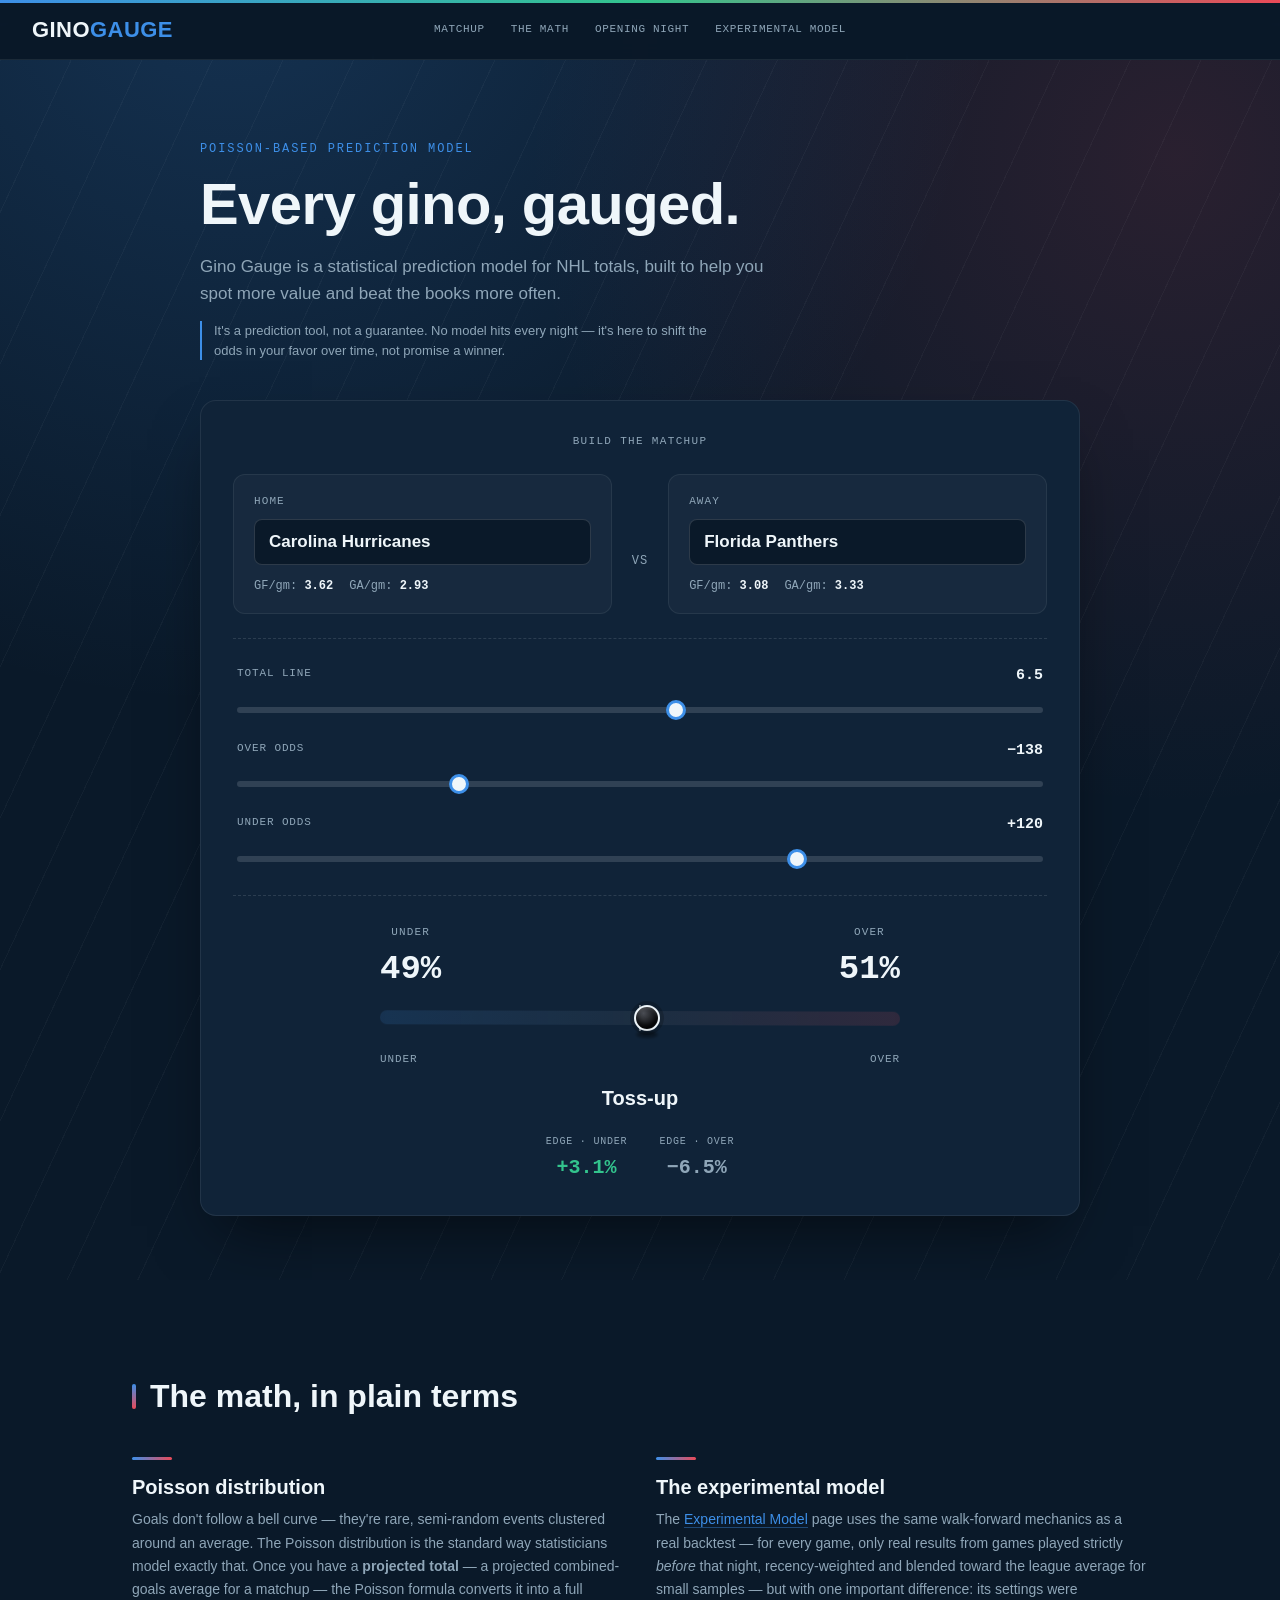
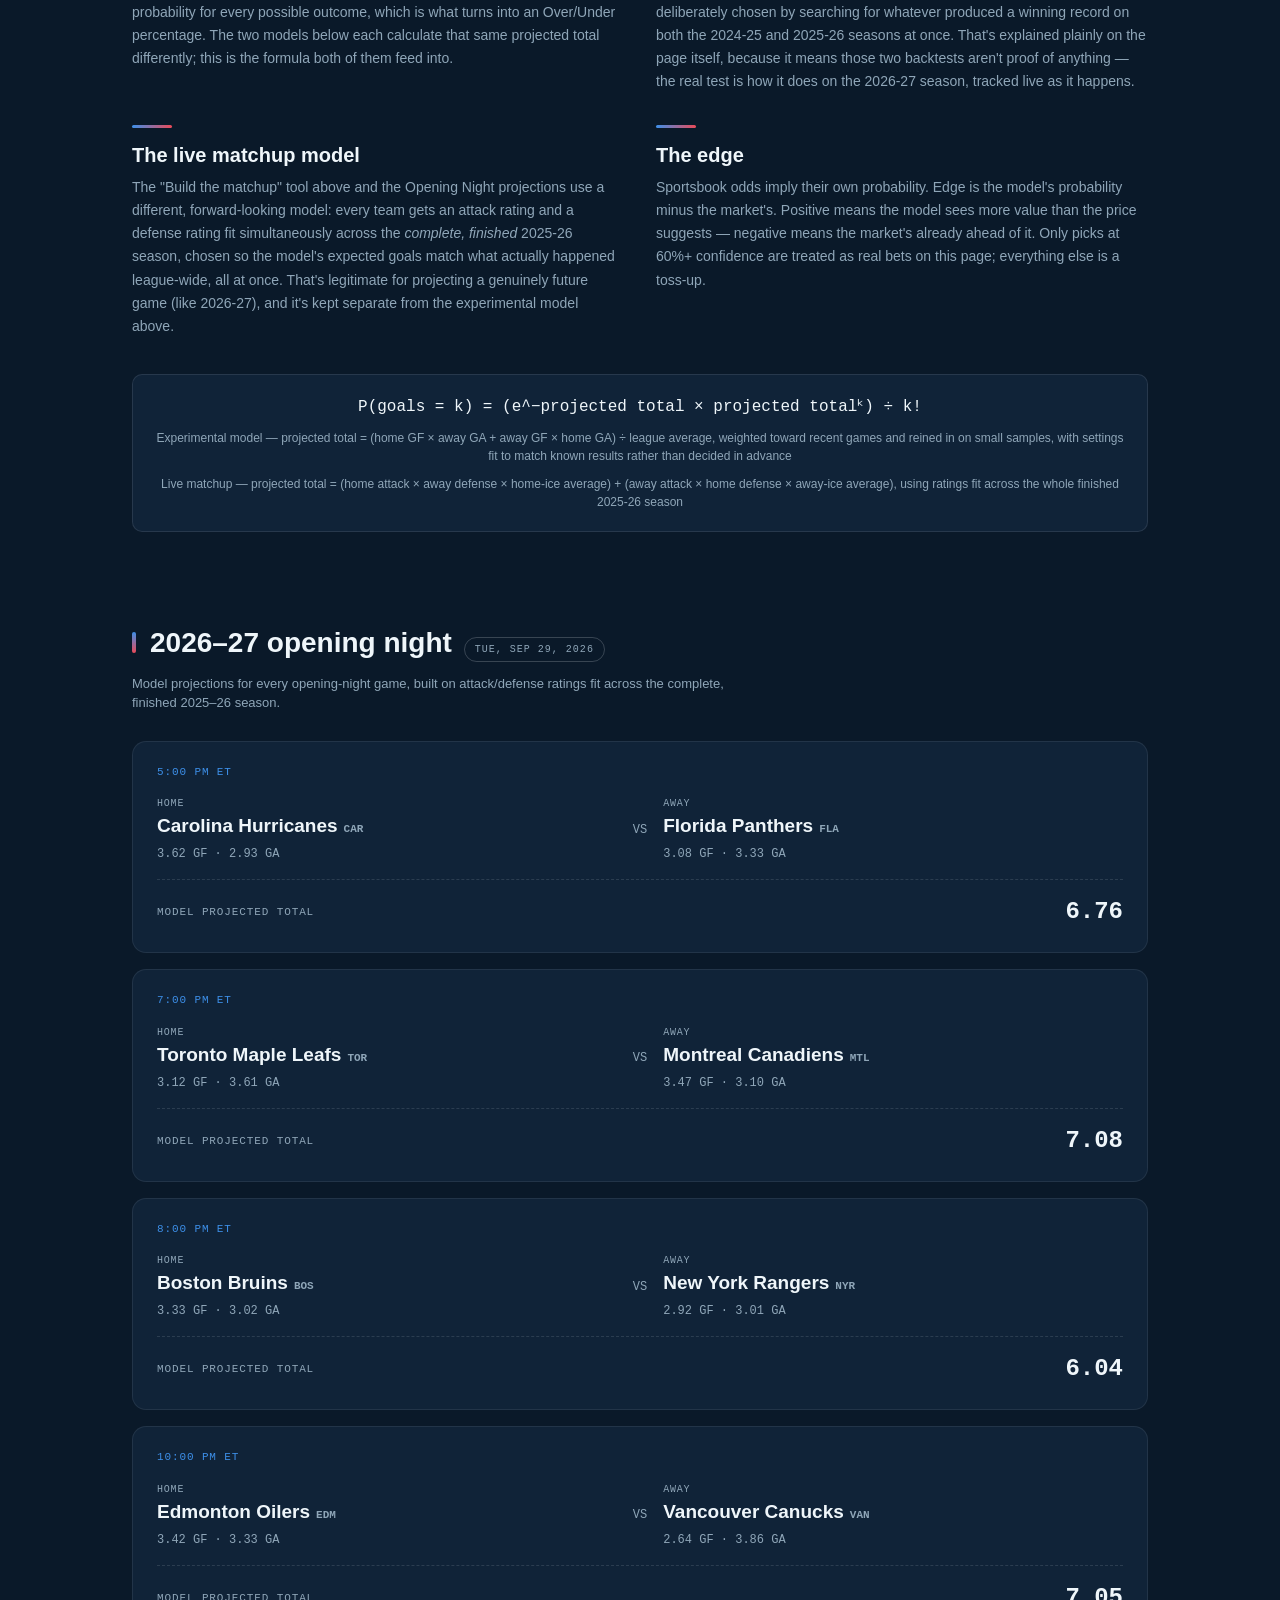
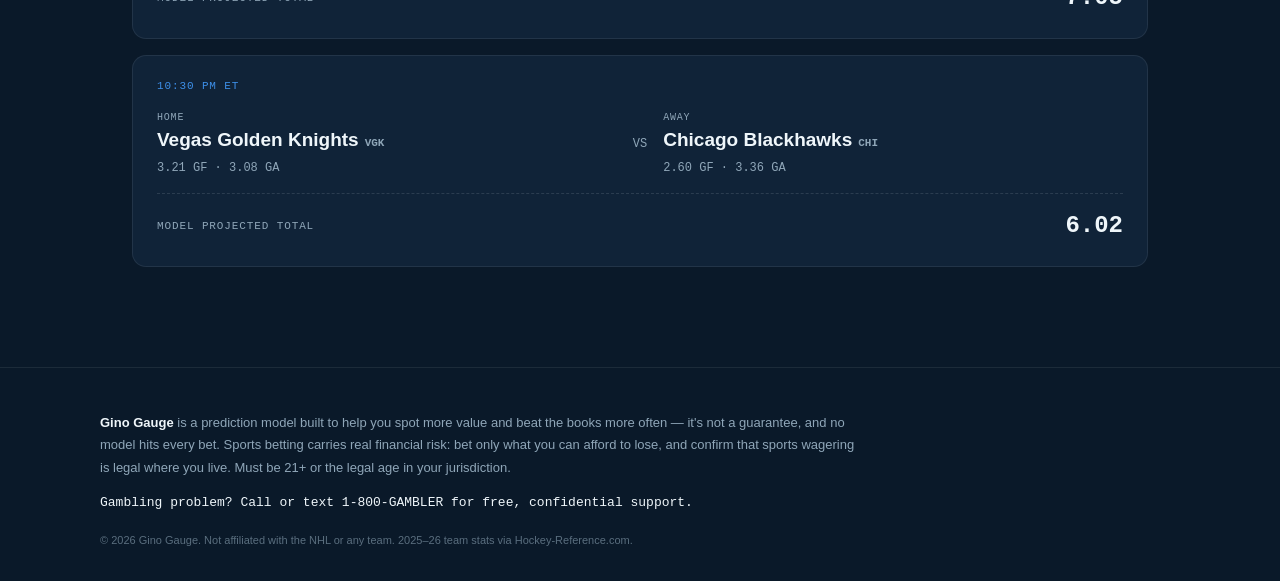
==== commit c608b6a0: "Use one consistent name (projected total) across the Poisson formula and both model formulas" ====
--- a/index.html
+++ b/index.html
@@ -102,7 +102,7 @@
     <div class="math-grid">
       <div class="math-card">
         <p class="math-card-title">Poisson distribution</p>
-        <p class="math-card-body">Goals don't follow a bell curve — they're rare, semi-random events clustered around an average. The Poisson distribution is the standard way statisticians model exactly that. Once you have a projected combined-goals average for a matchup, the Poisson formula converts it into a full probability for every possible total — which is what turns into an Over/Under percentage. This is the math behind both models below.</p>
+        <p class="math-card-body">Goals don't follow a bell curve — they're rare, semi-random events clustered around an average. The Poisson distribution is the standard way statisticians model exactly that. Once you have a <strong>projected total</strong> — a projected combined-goals average for a matchup — the Poisson formula converts it into a full probability for every possible outcome, which is what turns into an Over/Under percentage. The two models below each calculate that same projected total differently; this is the formula both of them feed into.</p>
       </div>
       <div class="math-card">
         <p class="math-card-title">The experimental model</p>
@@ -118,7 +118,7 @@
       </div>
     </div>
     <div class="formula-box">
-      P(goals = k) = (e^−avg × avgᵏ) ÷ k!
+      P(goals = k) = (e^−projected total × projected totalᵏ) ÷ k!
       <span>Experimental model — projected total = (home GF × away GA + away GF × home GA) ÷ league average, weighted toward recent games and reined in on small samples, with settings fit to match known results rather than decided in advance</span>
       <span>Live matchup — projected total = (home attack × away defense × home-ice average) + (away attack × home defense × away-ice average), using ratings fit across the whole finished 2025-26 season</span>
     </div>
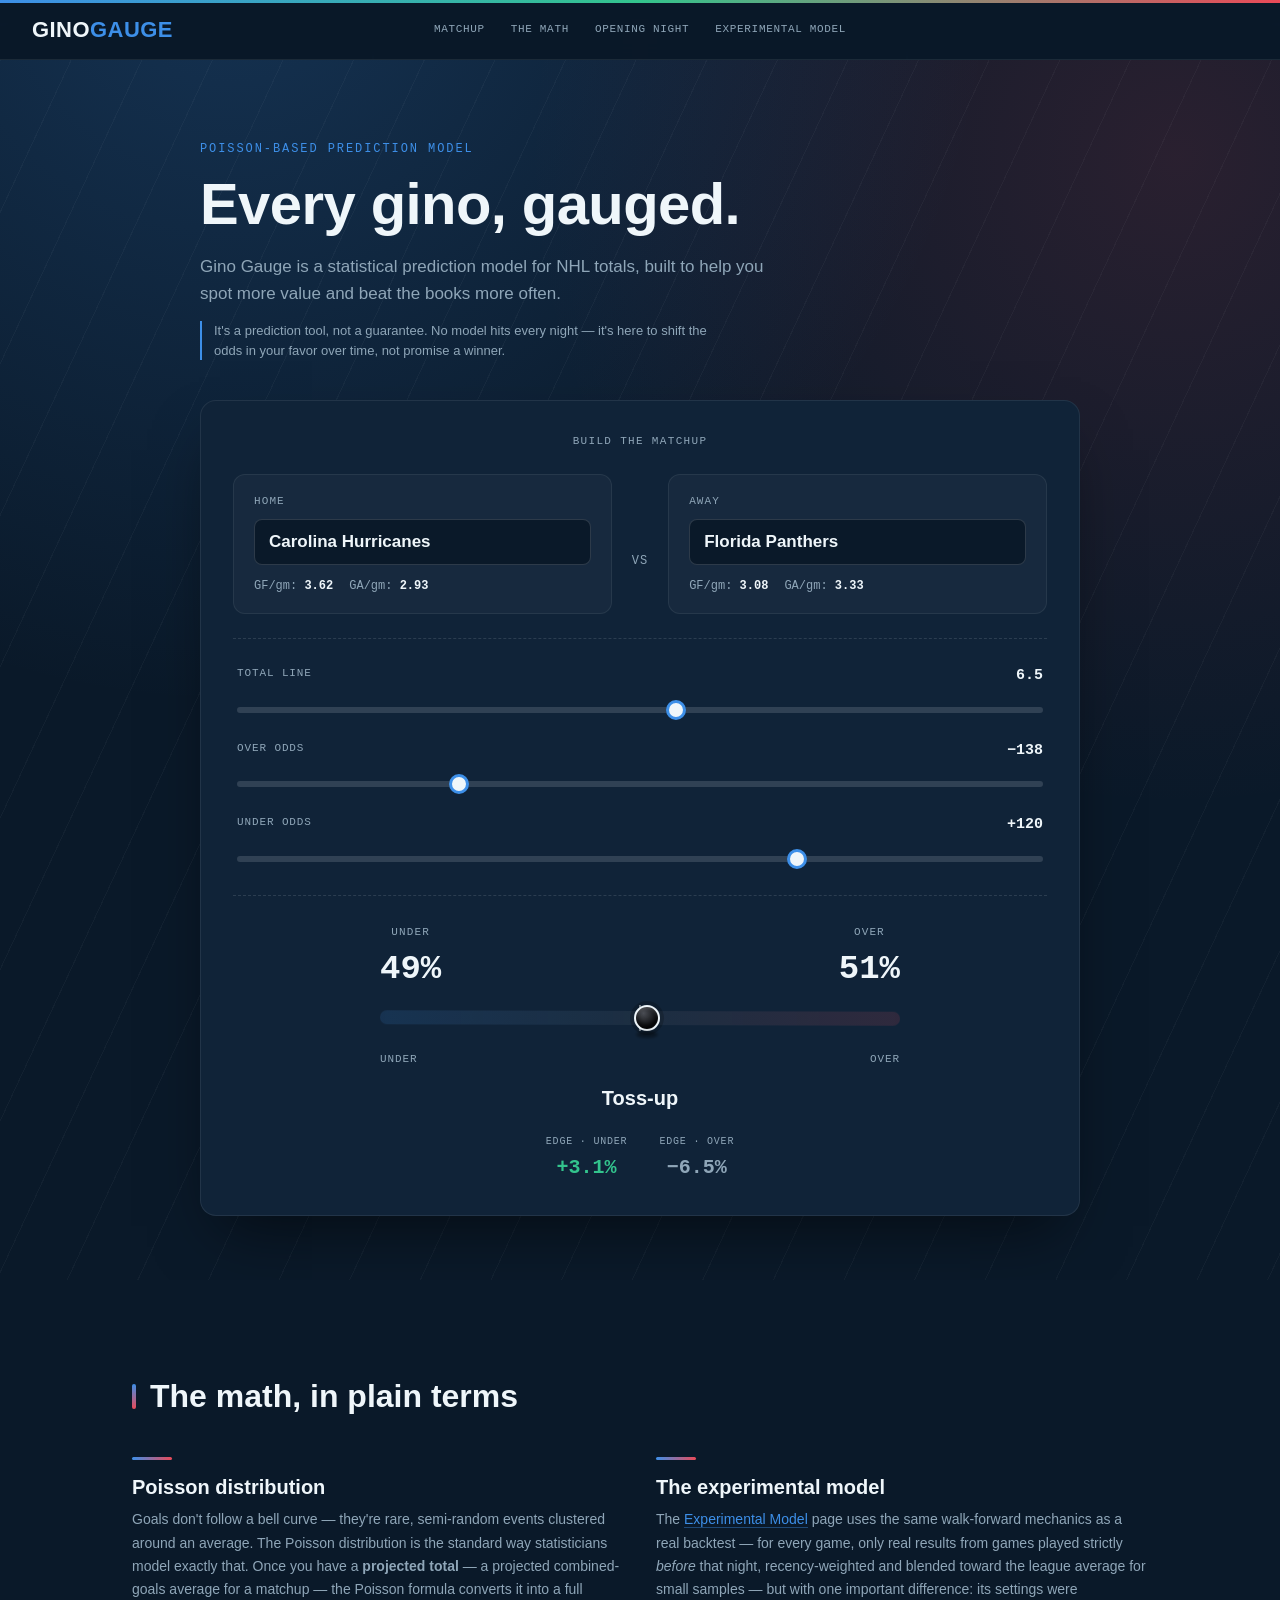
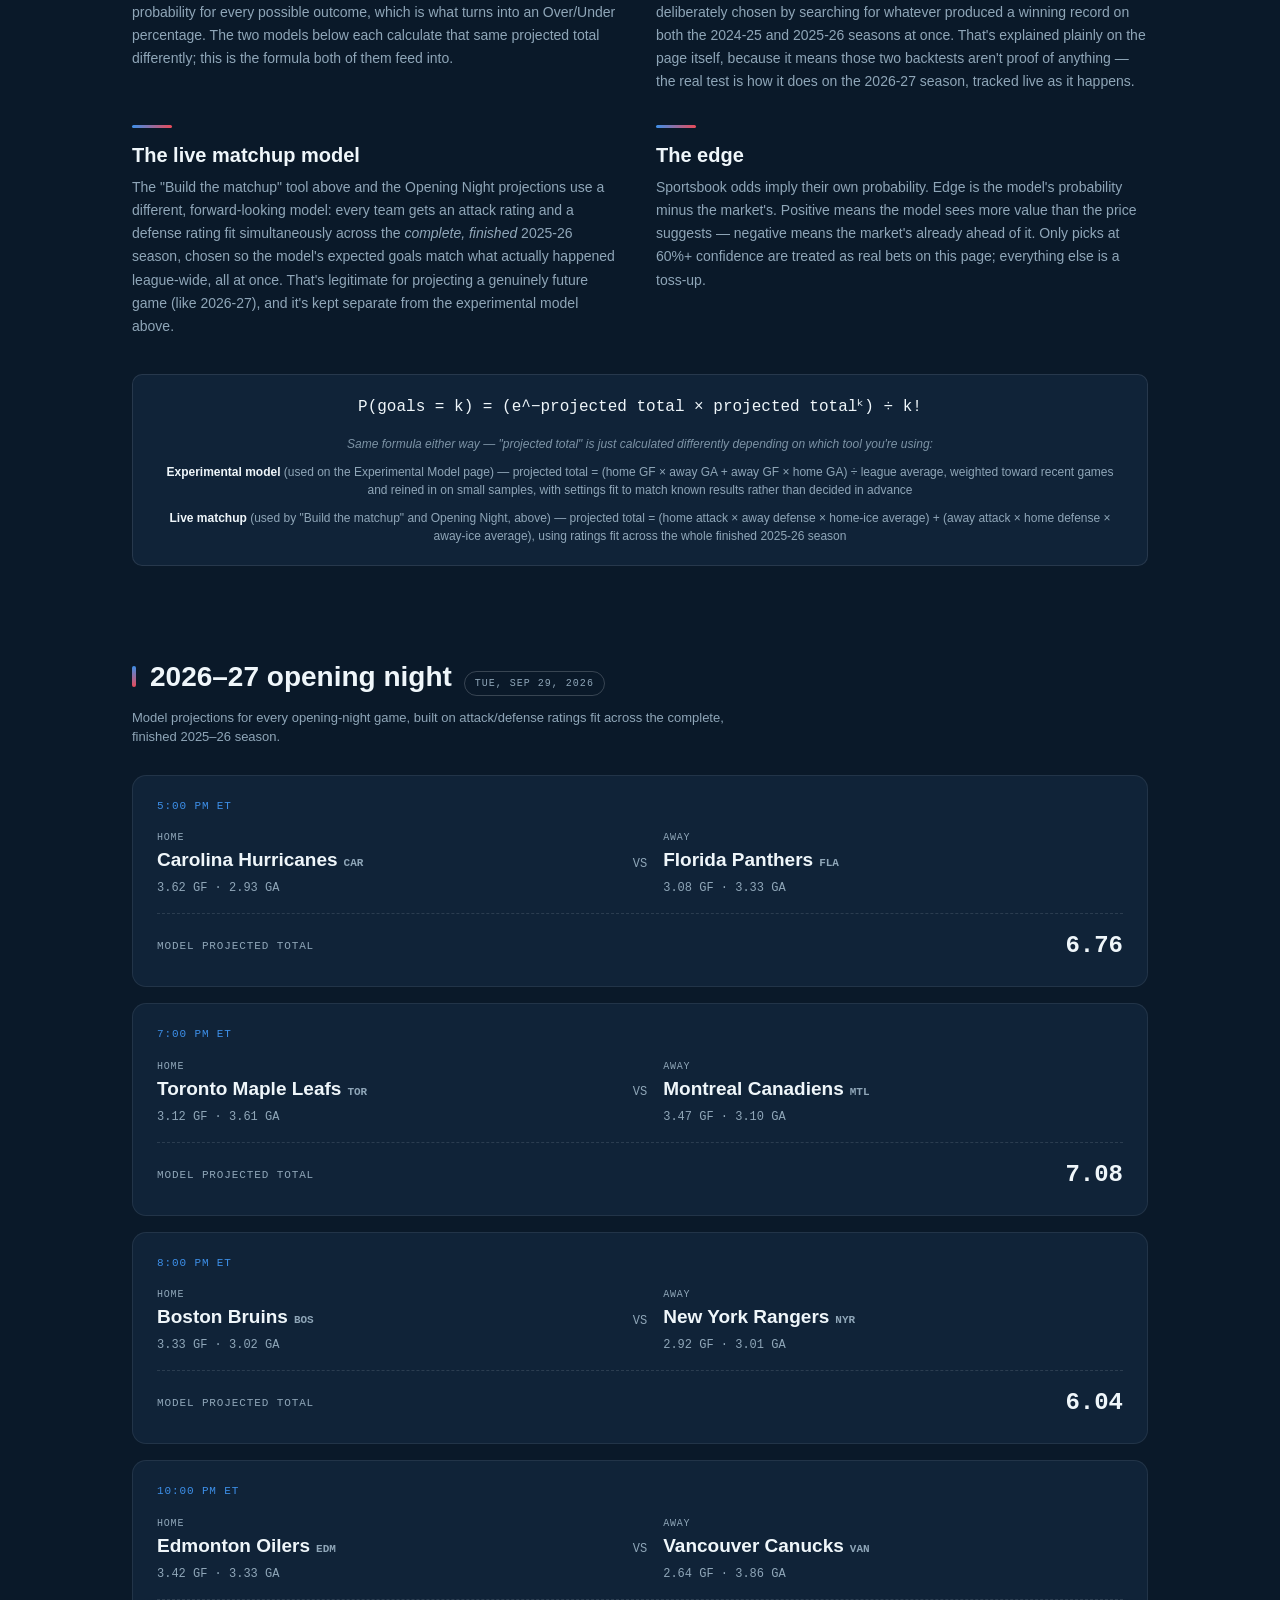
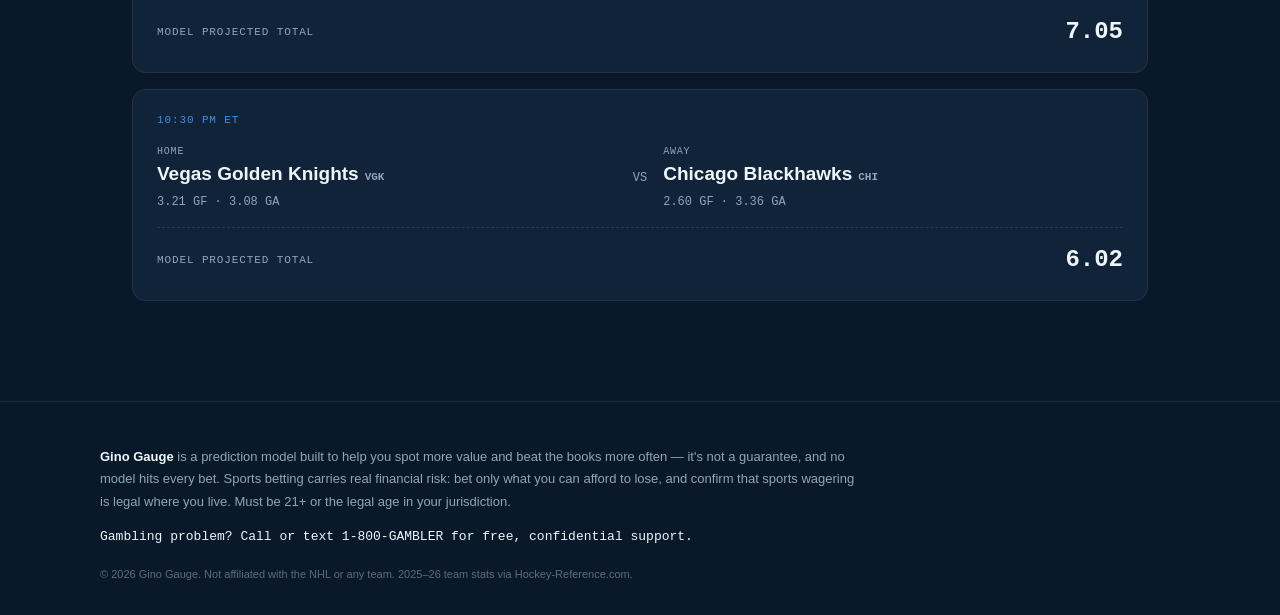
==== commit 933e86ee: "Clarify formula box: the two model formulas are alternate ways to get the same projected total, not " ====
--- a/index.html
+++ b/index.html
@@ -119,8 +119,9 @@
     </div>
     <div class="formula-box">
       P(goals = k) = (e^−projected total × projected totalᵏ) ÷ k!
-      <span>Experimental model — projected total = (home GF × away GA + away GF × home GA) ÷ league average, weighted toward recent games and reined in on small samples, with settings fit to match known results rather than decided in advance</span>
-      <span>Live matchup — projected total = (home attack × away defense × home-ice average) + (away attack × home defense × away-ice average), using ratings fit across the whole finished 2025-26 season</span>
+      <span class="formula-box-lead">Same formula either way — "projected total" is just calculated differently depending on which tool you're using:</span>
+      <span><strong>Experimental model</strong> (used on the Experimental Model page) — projected total = (home GF × away GA + away GF × home GA) ÷ league average, weighted toward recent games and reined in on small samples, with settings fit to match known results rather than decided in advance</span>
+      <span><strong>Live matchup</strong> (used by "Build the matchup" and Opening Night, above) — projected total = (home attack × away defense × home-ice average) + (away attack × home defense × away-ice average), using ratings fit across the whole finished 2025-26 season</span>
     </div>
   </section>
 
--- a/styles.css
+++ b/styles.css
@@ -137,6 +137,8 @@
   .math-card-body a:hover{border-bottom-color:var(--line-blue);}
   .formula-box{background:var(--rink-navy-raised);border:1px solid rgba(239,246,250,0.1);border-radius:10px;padding:20px 22px;text-align:center;font-family:var(--font-mono);font-size:16px;color:var(--ice-white);}
   .formula-box span{display:block;font-size:12px;color:var(--ice-mist);margin-top:10px;font-family:var(--font-body);}
+  .formula-box span.formula-box-lead{font-style:italic;opacity:0.85;margin-top:16px;}
+  .formula-box span strong{color:var(--ice-white);font-style:normal;}
 
   .section-header{display:flex;align-items:baseline;gap:12px;margin-bottom:12px;flex-wrap:wrap;}
   .section-header h2{font:var(--font-display);font-size:28px;}
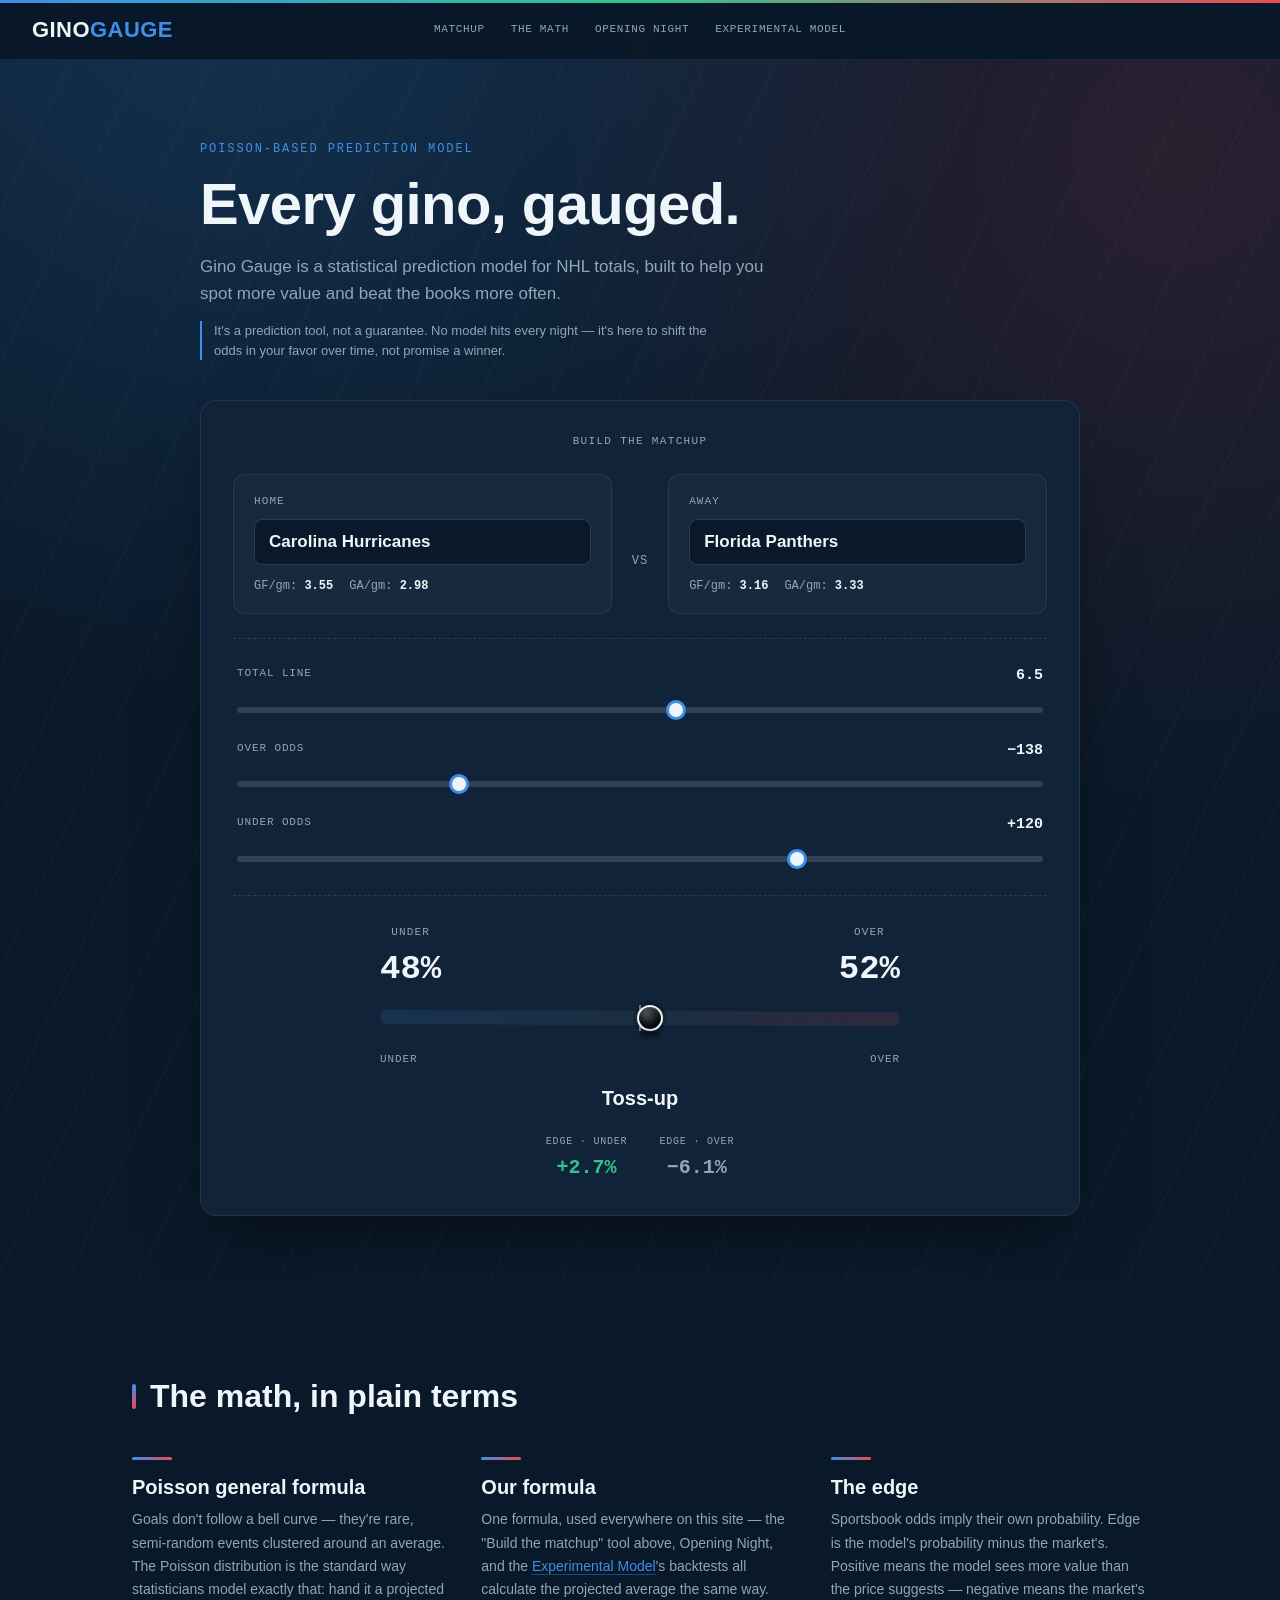
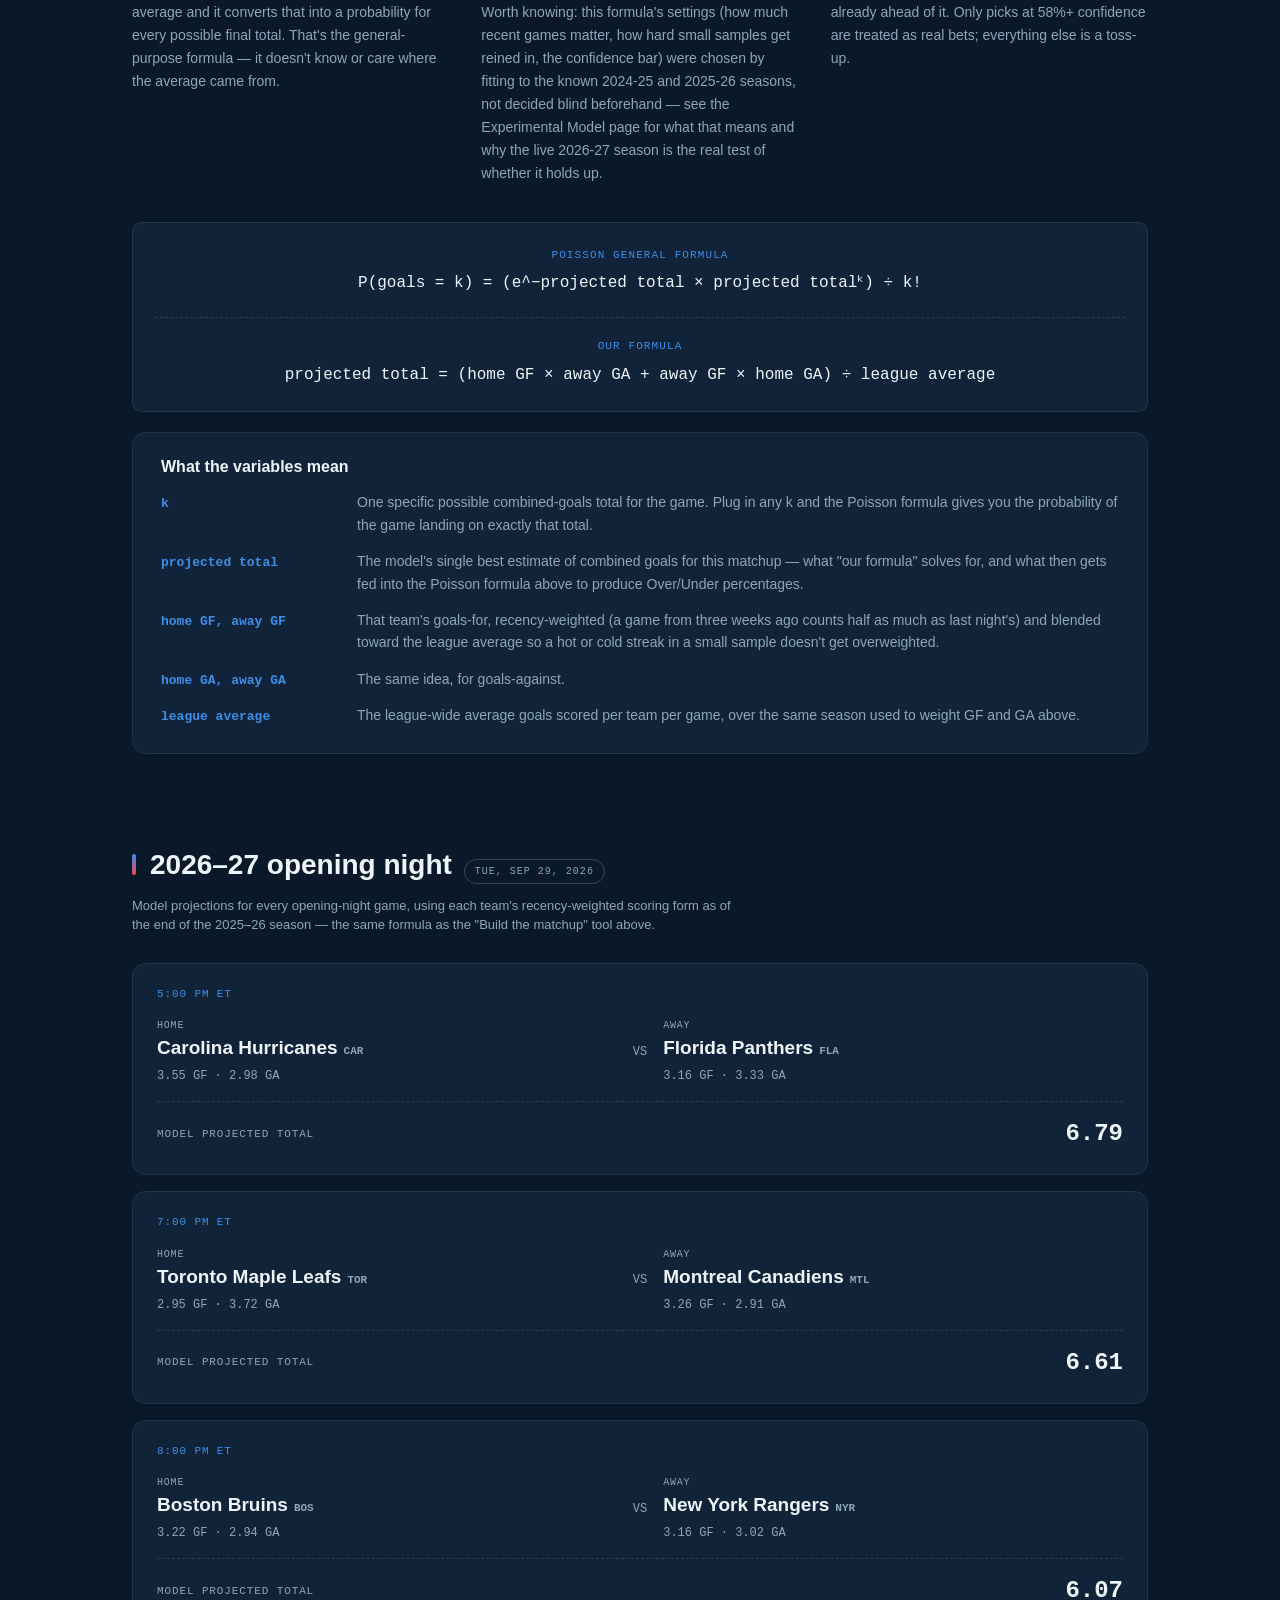
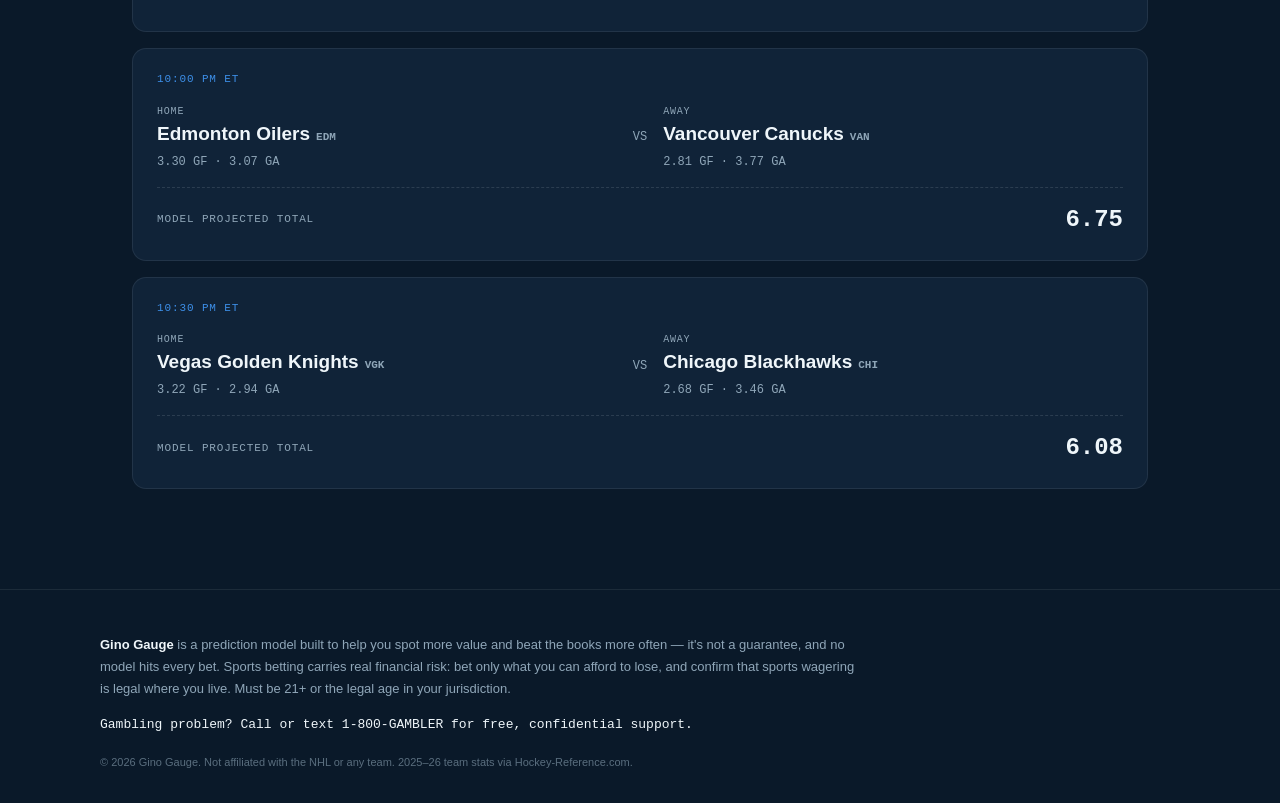
==== commit 4ad2beb4: "Unify the live matchup tool onto the experimental model's formula "Build the matchup" and Opening Ni" ====
--- a/index.html
+++ b/index.html
@@ -101,78 +101,84 @@
     <h2 class="section-title title-accent">The math, in plain terms</h2>
     <div class="math-grid">
       <div class="math-card">
-        <p class="math-card-title">Poisson distribution</p>
-        <p class="math-card-body">Goals don't follow a bell curve — they're rare, semi-random events clustered around an average. The Poisson distribution is the standard way statisticians model exactly that. Once you have a <strong>projected total</strong> — a projected combined-goals average for a matchup — the Poisson formula converts it into a full probability for every possible outcome, which is what turns into an Over/Under percentage. The two models below each calculate that same projected total differently; this is the formula both of them feed into.</p>
+        <p class="math-card-title">Poisson general formula</p>
+        <p class="math-card-body">Goals don't follow a bell curve — they're rare, semi-random events clustered around an average. The Poisson distribution is the standard way statisticians model exactly that: hand it a projected average and it converts that into a probability for every possible final total. That's the general-purpose formula — it doesn't know or care where the average came from.</p>
       </div>
       <div class="math-card">
-        <p class="math-card-title">The experimental model</p>
-        <p class="math-card-body">The <a href="experimental-model.html">Experimental Model</a> page uses the same walk-forward mechanics as a real backtest — for every game, only real results from games played strictly <em>before</em> that night, recency-weighted and blended toward the league average for small samples — but with one important difference: its settings were deliberately chosen by searching for whatever produced a winning record on both the 2024-25 and 2025-26 seasons at once. That's explained plainly on the page itself, because it means those two backtests aren't proof of anything — the real test is how it does on the 2026-27 season, tracked live as it happens.</p>
-      </div>
-      <div class="math-card">
-        <p class="math-card-title">The live matchup model</p>
-        <p class="math-card-body">The "Build the matchup" tool above and the Opening Night projections use a different, forward-looking model: every team gets an attack rating and a defense rating fit simultaneously across the <em>complete, finished</em> 2025-26 season, chosen so the model's expected goals match what actually happened league-wide, all at once. That's legitimate for projecting a genuinely future game (like 2026-27), and it's kept separate from the experimental model above.</p>
+        <p class="math-card-title">Our formula</p>
+        <p class="math-card-body">One formula, used everywhere on this site — the "Build the matchup" tool above, Opening Night, and the <a href="experimental-model.html">Experimental Model</a>'s backtests all calculate the projected average the same way. Worth knowing: this formula's settings (how much recent games matter, how hard small samples get reined in, the confidence bar) were chosen by fitting to the known 2024-25 and 2025-26 seasons, not decided blind beforehand — see the Experimental Model page for what that means and why the live 2026-27 season is the real test of whether it holds up.</p>
       </div>
       <div class="math-card">
         <p class="math-card-title">The edge</p>
-        <p class="math-card-body">Sportsbook odds imply their own probability. Edge is the model's probability minus the market's. Positive means the model sees more value than the price suggests — negative means the market's already ahead of it. Only picks at 60%+ confidence are treated as real bets on this page; everything else is a toss-up.</p>
+        <p class="math-card-body">Sportsbook odds imply their own probability. Edge is the model's probability minus the market's. Positive means the model sees more value than the price suggests — negative means the market's already ahead of it. Only picks at 58%+ confidence are treated as real bets; everything else is a toss-up.</p>
       </div>
     </div>
     <div class="formula-box">
+      <div class="formula-box-title">Poisson general formula</div>
       P(goals = k) = (e^−projected total × projected totalᵏ) ÷ k!
-      <span class="formula-box-lead">Same formula either way — "projected total" is just calculated differently depending on which tool you're using:</span>
-      <span><strong>Experimental model</strong> (used on the Experimental Model page) — projected total = (home GF × away GA + away GF × home GA) ÷ league average, weighted toward recent games and reined in on small samples, with settings fit to match known results rather than decided in advance</span>
-      <span><strong>Live matchup</strong> (used by "Build the matchup" and Opening Night, above) — projected total = (home attack × away defense × home-ice average) + (away attack × home defense × away-ice average), using ratings fit across the whole finished 2025-26 season</span>
+      <div class="formula-box-title formula-box-title-secondary">Our formula</div>
+      projected total = (home GF × away GA + away GF × home GA) ÷ league average
+    </div>
+    <div class="math-defs">
+      <h3 class="math-defs-title">What the variables mean</h3>
+      <dl>
+        <div class="math-def-row"><dt>k</dt><dd>One specific possible combined-goals total for the game. Plug in any k and the Poisson formula gives you the probability of the game landing on exactly that total.</dd></div>
+        <div class="math-def-row"><dt>projected total</dt><dd>The model's single best estimate of combined goals for this matchup — what "our formula" solves for, and what then gets fed into the Poisson formula above to produce Over/Under percentages.</dd></div>
+        <div class="math-def-row"><dt>home GF, away GF</dt><dd>That team's goals-for, recency-weighted (a game from three weeks ago counts half as much as last night's) and blended toward the league average so a hot or cold streak in a small sample doesn't get overweighted.</dd></div>
+        <div class="math-def-row"><dt>home GA, away GA</dt><dd>The same idea, for goals-against.</dd></div>
+        <div class="math-def-row"><dt>league average</dt><dd>The league-wide average goals scored per team per game, over the same season used to weight GF and GA above.</dd></div>
+      </dl>
     </div>
   </section>
 
   <section class="openers reveal" id="openers">
     <div class="section-header"><h2 class="title-accent">2026–27 opening night</h2><span class="data-badge">Tue, Sep 29, 2026</span></div>
-    <p class="section-note">Model projections for every opening-night game, built on attack/defense ratings fit across the complete, finished 2025–26 season.</p>
+    <p class="section-note">Model projections for every opening-night game, using each team's recency-weighted scoring form as of the end of the 2025–26 season — the same formula as the "Build the matchup" tool above.</p>
     <div class="opener-list">
       <div class="opener-card">
         <div class="opener-date">5:00 PM ET</div>
         <div class="opener-matchup">
-          <div class="opener-team"><span class="opener-team-tag">Home</span><span class="opener-team-name">Carolina Hurricanes<span class="opener-team-abbr">CAR</span></span><span class="opener-team-stats">3.62 GF · 2.93 GA</span></div>
+          <div class="opener-team"><span class="opener-team-tag">Home</span><span class="opener-team-name">Carolina Hurricanes<span class="opener-team-abbr">CAR</span></span><span class="opener-team-stats">3.55 GF · 2.98 GA</span></div>
           <div class="opener-vs">VS</div>
-          <div class="opener-team"><span class="opener-team-tag">Away</span><span class="opener-team-name">Florida Panthers<span class="opener-team-abbr">FLA</span></span><span class="opener-team-stats">3.08 GF · 3.33 GA</span></div>
-        </div>
-        <div class="opener-projection"><span class="opener-projection-label">Model projected total</span><span class="opener-projection-value">6.76</span></div>
+          <div class="opener-team"><span class="opener-team-tag">Away</span><span class="opener-team-name">Florida Panthers<span class="opener-team-abbr">FLA</span></span><span class="opener-team-stats">3.16 GF · 3.33 GA</span></div>
+        </div>
+        <div class="opener-projection"><span class="opener-projection-label">Model projected total</span><span class="opener-projection-value">6.79</span></div>
       </div>
       <div class="opener-card">
         <div class="opener-date">7:00 PM ET</div>
         <div class="opener-matchup">
-          <div class="opener-team"><span class="opener-team-tag">Home</span><span class="opener-team-name">Toronto Maple Leafs<span class="opener-team-abbr">TOR</span></span><span class="opener-team-stats">3.12 GF · 3.61 GA</span></div>
+          <div class="opener-team"><span class="opener-team-tag">Home</span><span class="opener-team-name">Toronto Maple Leafs<span class="opener-team-abbr">TOR</span></span><span class="opener-team-stats">2.95 GF · 3.72 GA</span></div>
           <div class="opener-vs">VS</div>
-          <div class="opener-team"><span class="opener-team-tag">Away</span><span class="opener-team-name">Montreal Canadiens<span class="opener-team-abbr">MTL</span></span><span class="opener-team-stats">3.47 GF · 3.10 GA</span></div>
-        </div>
-        <div class="opener-projection"><span class="opener-projection-label">Model projected total</span><span class="opener-projection-value">7.08</span></div>
+          <div class="opener-team"><span class="opener-team-tag">Away</span><span class="opener-team-name">Montreal Canadiens<span class="opener-team-abbr">MTL</span></span><span class="opener-team-stats">3.26 GF · 2.91 GA</span></div>
+        </div>
+        <div class="opener-projection"><span class="opener-projection-label">Model projected total</span><span class="opener-projection-value">6.61</span></div>
       </div>
       <div class="opener-card">
         <div class="opener-date">8:00 PM ET</div>
         <div class="opener-matchup">
-          <div class="opener-team"><span class="opener-team-tag">Home</span><span class="opener-team-name">Boston Bruins<span class="opener-team-abbr">BOS</span></span><span class="opener-team-stats">3.33 GF · 3.02 GA</span></div>
+          <div class="opener-team"><span class="opener-team-tag">Home</span><span class="opener-team-name">Boston Bruins<span class="opener-team-abbr">BOS</span></span><span class="opener-team-stats">3.22 GF · 2.94 GA</span></div>
           <div class="opener-vs">VS</div>
-          <div class="opener-team"><span class="opener-team-tag">Away</span><span class="opener-team-name">New York Rangers<span class="opener-team-abbr">NYR</span></span><span class="opener-team-stats">2.92 GF · 3.01 GA</span></div>
-        </div>
-        <div class="opener-projection"><span class="opener-projection-label">Model projected total</span><span class="opener-projection-value">6.04</span></div>
+          <div class="opener-team"><span class="opener-team-tag">Away</span><span class="opener-team-name">New York Rangers<span class="opener-team-abbr">NYR</span></span><span class="opener-team-stats">3.16 GF · 3.02 GA</span></div>
+        </div>
+        <div class="opener-projection"><span class="opener-projection-label">Model projected total</span><span class="opener-projection-value">6.07</span></div>
       </div>
       <div class="opener-card">
         <div class="opener-date">10:00 PM ET</div>
         <div class="opener-matchup">
-          <div class="opener-team"><span class="opener-team-tag">Home</span><span class="opener-team-name">Edmonton Oilers<span class="opener-team-abbr">EDM</span></span><span class="opener-team-stats">3.42 GF · 3.33 GA</span></div>
+          <div class="opener-team"><span class="opener-team-tag">Home</span><span class="opener-team-name">Edmonton Oilers<span class="opener-team-abbr">EDM</span></span><span class="opener-team-stats">3.30 GF · 3.07 GA</span></div>
           <div class="opener-vs">VS</div>
-          <div class="opener-team"><span class="opener-team-tag">Away</span><span class="opener-team-name">Vancouver Canucks<span class="opener-team-abbr">VAN</span></span><span class="opener-team-stats">2.64 GF · 3.86 GA</span></div>
-        </div>
-        <div class="opener-projection"><span class="opener-projection-label">Model projected total</span><span class="opener-projection-value">7.05</span></div>
+          <div class="opener-team"><span class="opener-team-tag">Away</span><span class="opener-team-name">Vancouver Canucks<span class="opener-team-abbr">VAN</span></span><span class="opener-team-stats">2.81 GF · 3.77 GA</span></div>
+        </div>
+        <div class="opener-projection"><span class="opener-projection-label">Model projected total</span><span class="opener-projection-value">6.75</span></div>
       </div>
       <div class="opener-card">
         <div class="opener-date">10:30 PM ET</div>
         <div class="opener-matchup">
-          <div class="opener-team"><span class="opener-team-tag">Home</span><span class="opener-team-name">Vegas Golden Knights<span class="opener-team-abbr">VGK</span></span><span class="opener-team-stats">3.21 GF · 3.08 GA</span></div>
+          <div class="opener-team"><span class="opener-team-tag">Home</span><span class="opener-team-name">Vegas Golden Knights<span class="opener-team-abbr">VGK</span></span><span class="opener-team-stats">3.22 GF · 2.94 GA</span></div>
           <div class="opener-vs">VS</div>
-          <div class="opener-team"><span class="opener-team-tag">Away</span><span class="opener-team-name">Chicago Blackhawks<span class="opener-team-abbr">CHI</span></span><span class="opener-team-stats">2.60 GF · 3.36 GA</span></div>
-        </div>
-        <div class="opener-projection"><span class="opener-projection-label">Model projected total</span><span class="opener-projection-value">6.02</span></div>
+          <div class="opener-team"><span class="opener-team-tag">Away</span><span class="opener-team-name">Chicago Blackhawks<span class="opener-team-abbr">CHI</span></span><span class="opener-team-stats">2.68 GF · 3.46 GA</span></div>
+        </div>
+        <div class="opener-projection"><span class="opener-projection-label">Model projected total</span><span class="opener-projection-value">6.08</span></div>
       </div>
     </div>
   </section>
@@ -188,38 +194,38 @@
 
 <script>
   var TEAMS = [
-    {abbr:'ANA',city:'Anaheim',name:'Ducks',full:'Anaheim Ducks',atk:1.0611,def:1.1412},
-    {abbr:'BOS',city:'Boston',name:'Bruins',full:'Boston Bruins',atk:1.0664,def:0.9669},
-    {abbr:'BUF',city:'Buffalo',name:'Sabres',full:'Buffalo Sabres',atk:1.1237,def:0.9350},
-    {abbr:'CGY',city:'Calgary',name:'Flames',full:'Calgary Flames',atk:0.8209,def:1.0092},
-    {abbr:'CAR',city:'Carolina',name:'Hurricanes',full:'Carolina Hurricanes',atk:1.1574,def:0.9361},
-    {abbr:'CHI',city:'Chicago',name:'Blackhawks',full:'Chicago Blackhawks',atk:0.8300,def:1.0741},
-    {abbr:'COL',city:'Colorado',name:'Avalanche',full:'Colorado Avalanche',atk:1.1668,def:0.8009},
-    {abbr:'CBJ',city:'Columbus',name:'Blue Jackets',full:'Columbus Blue Jackets',atk:0.9916,def:0.9786},
-    {abbr:'DAL',city:'Dallas',name:'Stars',full:'Dallas Stars',atk:1.0834,def:0.8888},
-    {abbr:'DET',city:'Detroit',name:'Red Wings',full:'Detroit Red Wings',atk:0.9428,def:0.9948},
-    {abbr:'EDM',city:'Edmonton',name:'Oilers',full:'Edmonton Oilers',atk:1.0927,def:1.0652},
-    {abbr:'FLA',city:'Florida',name:'Panthers',full:'Florida Panthers',atk:0.9858,def:1.0657},
-    {abbr:'LAK',city:'Los Angeles',name:'Kings',full:'Los Angeles Kings',atk:0.8689,def:0.9690},
-    {abbr:'MIN',city:'Minnesota',name:'Wild',full:'Minnesota Wild',atk:1.0566,def:0.9443},
-    {abbr:'MTL',city:'Montreal',name:'Canadiens',full:'Montreal Canadiens',atk:1.1088,def:0.9914},
-    {abbr:'NSH',city:'Nashville',name:'Predators',full:'Nashville Predators',atk:0.9641,def:1.0541},
-    {abbr:'NJD',city:'New Jersey',name:'Devils',full:'New Jersey Devils',atk:0.9014,def:0.9782},
-    {abbr:'NYI',city:'New York',name:'Islanders',full:'New York Islanders',atk:0.9120,def:0.9331},
-    {abbr:'NYR',city:'New York',name:'Rangers',full:'New York Rangers',atk:0.9328,def:0.9640},
-    {abbr:'OTT',city:'Ottawa',name:'Senators',full:'Ottawa Senators',atk:1.0842,def:0.9554},
-    {abbr:'PHI',city:'Philadelphia',name:'Flyers',full:'Philadelphia Flyers',atk:0.9786,def:0.9392},
-    {abbr:'PIT',city:'Pittsburgh',name:'Penguins',full:'Pittsburgh Penguins',atk:1.1518,def:1.0451},
-    {abbr:'SJS',city:'San Jose',name:'Sharks',full:'San Jose Sharks',atk:0.9752,def:1.1468},
-    {abbr:'SEA',city:'Seattle',name:'Kraken',full:'Seattle Kraken',atk:0.8747,def:1.0286},
-    {abbr:'STL',city:'St. Louis',name:'Blues',full:'St. Louis Blues',atk:0.8981,def:1.0107},
-    {abbr:'TBL',city:'Tampa Bay',name:'Lightning',full:'Tampa Bay Lightning',atk:1.1317,def:0.8973},
-    {abbr:'TOR',city:'Toronto',name:'Maple Leafs',full:'Toronto Maple Leafs',atk:0.9968,def:1.1556},
-    {abbr:'UTA',city:'Utah',name:'Mammoth',full:'Utah Mammoth',atk:1.0413,def:0.9438},
-    {abbr:'VAN',city:'Vancouver',name:'Canucks',full:'Vancouver Canucks',atk:0.8428,def:1.2345},
-    {abbr:'VGK',city:'Vegas',name:'Golden Knights',full:'Vegas Golden Knights',atk:1.0263,def:0.9863},
-    {abbr:'WPG',city:'Winnipeg',name:'Jets',full:'Winnipeg Jets',atk:0.9011,def:1.0160},
-    {abbr:'WSH',city:'Washington',name:'Capitals',full:'Washington Capitals',atk:1.0303,def:0.9502}
+    {abbr:'ANA',city:'Anaheim',name:'Ducks',full:'Anaheim Ducks',gf:3.215,ga:3.4145},
+    {abbr:'BOS',city:'Boston',name:'Bruins',full:'Boston Bruins',gf:3.2158,ga:2.9351},
+    {abbr:'BUF',city:'Buffalo',name:'Sabres',full:'Buffalo Sabres',gf:3.4887,ga:2.8975},
+    {abbr:'CGY',city:'Calgary',name:'Flames',full:'Calgary Flames',gf:2.8366,ga:3.2225},
+    {abbr:'CAR',city:'Carolina',name:'Hurricanes',full:'Carolina Hurricanes',gf:3.5483,ga:2.9772},
+    {abbr:'CHI',city:'Chicago',name:'Blackhawks',full:'Chicago Blackhawks',gf:2.6825,ga:3.4595},
+    {abbr:'COL',city:'Colorado',name:'Avalanche',full:'Colorado Avalanche',gf:3.2666,ga:2.6407},
+    {abbr:'CBJ',city:'Columbus',name:'Blue Jackets',full:'Columbus Blue Jackets',gf:2.9496,ga:2.9822},
+    {abbr:'DAL',city:'Dallas',name:'Stars',full:'Dallas Stars',gf:3.2815,ga:2.8986},
+    {abbr:'DET',city:'Detroit',name:'Red Wings',full:'Detroit Red Wings',gf:2.9386,ga:3.3348},
+    {abbr:'EDM',city:'Edmonton',name:'Oilers',full:'Edmonton Oilers',gf:3.3029,ga:3.0744},
+    {abbr:'FLA',city:'Florida',name:'Panthers',full:'Florida Panthers',gf:3.1587,ga:3.3327},
+    {abbr:'LAK',city:'Los Angeles',name:'Kings',full:'Los Angeles Kings',gf:2.982,ga:3.1074},
+    {abbr:'MIN',city:'Minnesota',name:'Wild',full:'Minnesota Wild',gf:3.292,ga:3.0899},
+    {abbr:'MTL',city:'Montreal',name:'Canadiens',full:'Montreal Canadiens',gf:3.2581,ga:2.9068},
+    {abbr:'NSH',city:'Nashville',name:'Predators',full:'Nashville Predators',gf:3.1295,ga:3.1016},
+    {abbr:'NJD',city:'New Jersey',name:'Devils',full:'New Jersey Devils',gf:3.0279,ga:3.1858},
+    {abbr:'NYI',city:'New York',name:'Islanders',full:'New York Islanders',gf:2.8017,ga:3.1274},
+    {abbr:'NYR',city:'New York',name:'Rangers',full:'New York Rangers',gf:3.1634,ga:3.0186},
+    {abbr:'OTT',city:'Ottawa',name:'Senators',full:'Ottawa Senators',gf:3.3541,ga:2.8063},
+    {abbr:'PHI',city:'Philadelphia',name:'Flyers',full:'Philadelphia Flyers',gf:3.215,ga:2.8652},
+    {abbr:'PIT',city:'Pittsburgh',name:'Penguins',full:'Pittsburgh Penguins',gf:3.6429,ga:3.4855},
+    {abbr:'SJS',city:'San Jose',name:'Sharks',full:'San Jose Sharks',gf:3.0627,ga:3.4394},
+    {abbr:'SEA',city:'Seattle',name:'Kraken',full:'Seattle Kraken',gf:2.7885,ga:3.3805},
+    {abbr:'STL',city:'St. Louis',name:'Blues',full:'St. Louis Blues',gf:3.2511,ga:2.9055},
+    {abbr:'TBL',city:'Tampa Bay',name:'Lightning',full:'Tampa Bay Lightning',gf:3.3152,ga:3.0515},
+    {abbr:'TOR',city:'Toronto',name:'Maple Leafs',full:'Toronto Maple Leafs',gf:2.9467,ga:3.7152},
+    {abbr:'UTA',city:'Utah',name:'Mammoth',full:'Utah Mammoth',gf:3.3682,ga:3.1632},
+    {abbr:'VAN',city:'Vancouver',name:'Canucks',full:'Vancouver Canucks',gf:2.8055,ga:3.7744},
+    {abbr:'VGK',city:'Vegas',name:'Golden Knights',full:'Vegas Golden Knights',gf:3.2151,ga:2.9422},
+    {abbr:'WPG',city:'Winnipeg',name:'Jets',full:'Winnipeg Jets',gf:2.8276,ga:3.3069},
+    {abbr:'WSH',city:'Washington',name:'Capitals',full:'Washington Capitals',gf:3.2391,ga:3.039}
   ];
 
   function poissonCDF(k, lambda){
@@ -245,13 +251,13 @@
   }
   function formatOdds(n){ return n>0 ? ('+'+n) : String(n); }
 
-  // Home/away league scoring baselines, fit on the complete 2025-26 season
-  // (every team's attack/def rating below is normalized against these).
-  var MU_HOME = 3.192073;
-  var MU_AWAY = 3.061738;
-  var MU_AVG = (MU_HOME + MU_AWAY) / 2;
-  function displayGF(team){ return team.atk * MU_AVG; }
-  function displayGA(team){ return team.def * MU_AVG; }
+  // League-wide average goals per team per game, walk-forward computed
+  // across the complete 2025-26 season -- the same denominator used by
+  // the experimental model. Every team's gf/ga above is that same team's
+  // recency-weighted (15-game half-life), shrinkage-blended (toward this
+  // league average, K=12) scoring rate as of the last game of 2025-26.
+  var LEAGUE_AVG = 3.126905;
+  var LEAN_THRESHOLD = 0.58;
 
   var homeTeam = null, awayTeam = null;
 
@@ -261,7 +267,7 @@
     var overOdds = snapOdds(parseInt(document.getElementById('overOddsSlider').value,10));
     var underOdds = snapOdds(parseInt(document.getElementById('underOddsSlider').value,10));
 
-    var lambda = homeTeam.atk*awayTeam.def*MU_HOME + awayTeam.atk*homeTeam.def*MU_AWAY;
+    var lambda = (homeTeam.gf*awayTeam.ga + awayTeam.gf*homeTeam.ga) / LEAGUE_AVG;
     var k = Math.floor(line-0.5);
     var pUnder = poissonCDF(k, lambda);
     var pOver = 1-pUnder;
@@ -274,10 +280,10 @@
     marker.classList.remove('is-over','is-under');
     var leanEl = document.getElementById('leanReadout');
     leanEl.classList.remove('is-over','is-under');
-    if(pOver > 0.60){
+    if(pOver > LEAN_THRESHOLD){
       marker.classList.add('is-over'); leanEl.classList.add('is-over');
       leanEl.textContent = 'Model leans OVER ('+Math.round(pOver*100)+'%)';
-    } else if(pUnder > 0.60){
+    } else if(pUnder > LEAN_THRESHOLD){
       marker.classList.add('is-under'); leanEl.classList.add('is-under');
       leanEl.textContent = 'Model leans UNDER ('+Math.round(pUnder*100)+'%)';
     } else {
@@ -349,14 +355,14 @@
 
   initCombo(document.getElementById('homeInput'), document.getElementById('homeList'), function(team){
     homeTeam = team;
-    document.getElementById('homeGF').textContent = displayGF(team).toFixed(2);
-    document.getElementById('homeGA').textContent = displayGA(team).toFixed(2);
+    document.getElementById('homeGF').textContent = team.gf.toFixed(2);
+    document.getElementById('homeGA').textContent = team.ga.toFixed(2);
     calculate();
   });
   initCombo(document.getElementById('awayInput'), document.getElementById('awayList'), function(team){
     awayTeam = team;
-    document.getElementById('awayGF').textContent = displayGF(team).toFixed(2);
-    document.getElementById('awayGA').textContent = displayGA(team).toFixed(2);
+    document.getElementById('awayGF').textContent = team.gf.toFixed(2);
+    document.getElementById('awayGA').textContent = team.ga.toFixed(2);
     calculate();
   });
 
@@ -379,10 +385,10 @@
   document.getElementById('homeInput').value = defHome.full;
   document.getElementById('awayInput').value = defAway.full;
   homeTeam = defHome; awayTeam = defAway;
-  document.getElementById('homeGF').textContent = displayGF(defHome).toFixed(2);
-  document.getElementById('homeGA').textContent = displayGA(defHome).toFixed(2);
-  document.getElementById('awayGF').textContent = displayGF(defAway).toFixed(2);
-  document.getElementById('awayGA').textContent = displayGA(defAway).toFixed(2);
+  document.getElementById('homeGF').textContent = defHome.gf.toFixed(2);
+  document.getElementById('homeGA').textContent = defHome.ga.toFixed(2);
+  document.getElementById('awayGF').textContent = defAway.gf.toFixed(2);
+  document.getElementById('awayGA').textContent = defAway.ga.toFixed(2);
   calculate();
 
   var revealEls = document.querySelectorAll('.reveal');
--- a/styles.css
+++ b/styles.css
@@ -127,7 +127,7 @@
 
   .math-section{max-width:1080px;margin:100px auto 0;padding:0 32px;}
   .section-title{font:var(--font-display);font-size:32px;margin-bottom:44px;max-width:560px;}
-  .math-grid{display:grid;grid-template-columns:repeat(2,1fr);gap:32px;margin-bottom:36px;}
+  .math-grid{display:grid;grid-template-columns:repeat(3,1fr);gap:32px;margin-bottom:36px;}
   .math-card{position:relative;padding-top:20px;}
   .math-card::before{content:"";position:absolute;top:0;left:0;height:3px;width:40px;border-radius:2px;background:linear-gradient(90deg, var(--line-blue), var(--line-red));transition:width 0.3s ease;}
   .math-card:hover::before{width:100%;}
@@ -135,10 +135,19 @@
   .math-card-body{font-size:14px;color:var(--ice-mist);line-height:1.65;}
   .math-card-body a{color:var(--line-blue);text-decoration:none;border-bottom:1px solid rgba(61,143,232,0.4);}
   .math-card-body a:hover{border-bottom-color:var(--line-blue);}
-  .formula-box{background:var(--rink-navy-raised);border:1px solid rgba(239,246,250,0.1);border-radius:10px;padding:20px 22px;text-align:center;font-family:var(--font-mono);font-size:16px;color:var(--ice-white);}
+  .formula-box{background:var(--rink-navy-raised);border:1px solid rgba(239,246,250,0.1);border-radius:10px;padding:24px 22px;text-align:center;font-family:var(--font-mono);font-size:16px;color:var(--ice-white);margin-bottom:20px;}
   .formula-box span{display:block;font-size:12px;color:var(--ice-mist);margin-top:10px;font-family:var(--font-body);}
   .formula-box span.formula-box-lead{font-style:italic;opacity:0.85;margin-top:16px;}
   .formula-box span strong{color:var(--ice-white);font-style:normal;}
+  .formula-box-title{font-family:var(--font-mono);font-size:11px;letter-spacing:0.1em;text-transform:uppercase;color:var(--line-blue);margin-bottom:8px;}
+  .formula-box-title-secondary{margin-top:22px;padding-top:20px;border-top:1px dashed rgba(239,246,250,0.12);}
+
+  .math-defs{background:var(--rink-navy-raised);border:1px solid rgba(239,246,250,0.08);border-radius:14px;padding:26px 28px;}
+  .math-defs-title{font:var(--font-display);font-size:16px;margin-bottom:16px;color:var(--ice-white);}
+  .math-defs dl{display:flex;flex-direction:column;gap:14px;}
+  .math-def-row{display:grid;grid-template-columns:180px 1fr;gap:16px;align-items:baseline;}
+  .math-def-row dt{font-family:var(--font-mono);font-size:13px;color:var(--line-blue);font-weight:600;}
+  .math-def-row dd{font-size:14px;color:var(--ice-mist);line-height:1.6;}
 
   .section-header{display:flex;align-items:baseline;gap:12px;margin-bottom:12px;flex-wrap:wrap;}
   .section-header h2{font:var(--font-display);font-size:28px;}
@@ -205,6 +214,8 @@
     .predictor-teams{grid-template-columns:1fr;}
     .vs-divider{text-align:center;padding:0;}
     .math-grid{grid-template-columns:1fr;gap:28px;}
+    .math-def-row{grid-template-columns:1fr;gap:4px;}
+    .math-defs{padding:22px 20px;}
     .predictor-card{padding:24px 20px;}
     .meter-stat-value{font-size:26px;}
     .opener-matchup{flex-direction:column;align-items:stretch;gap:10px;}
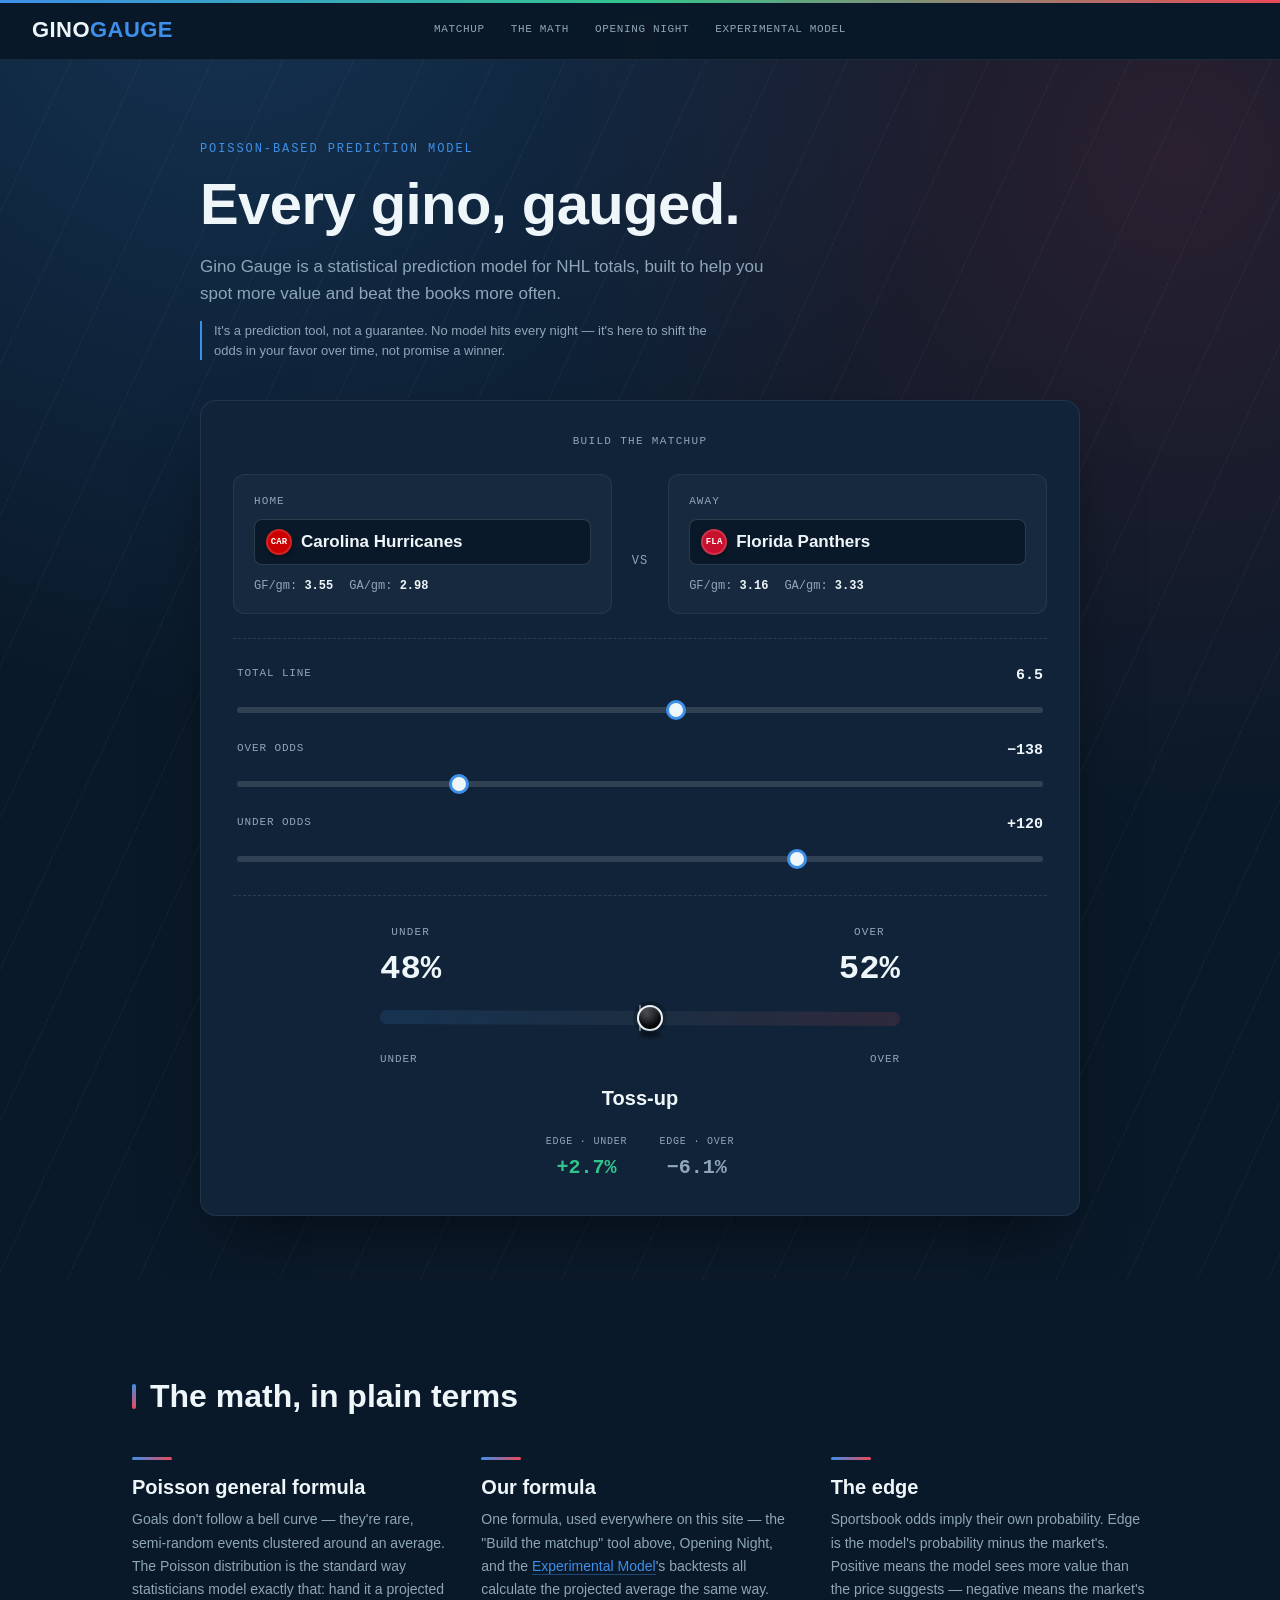
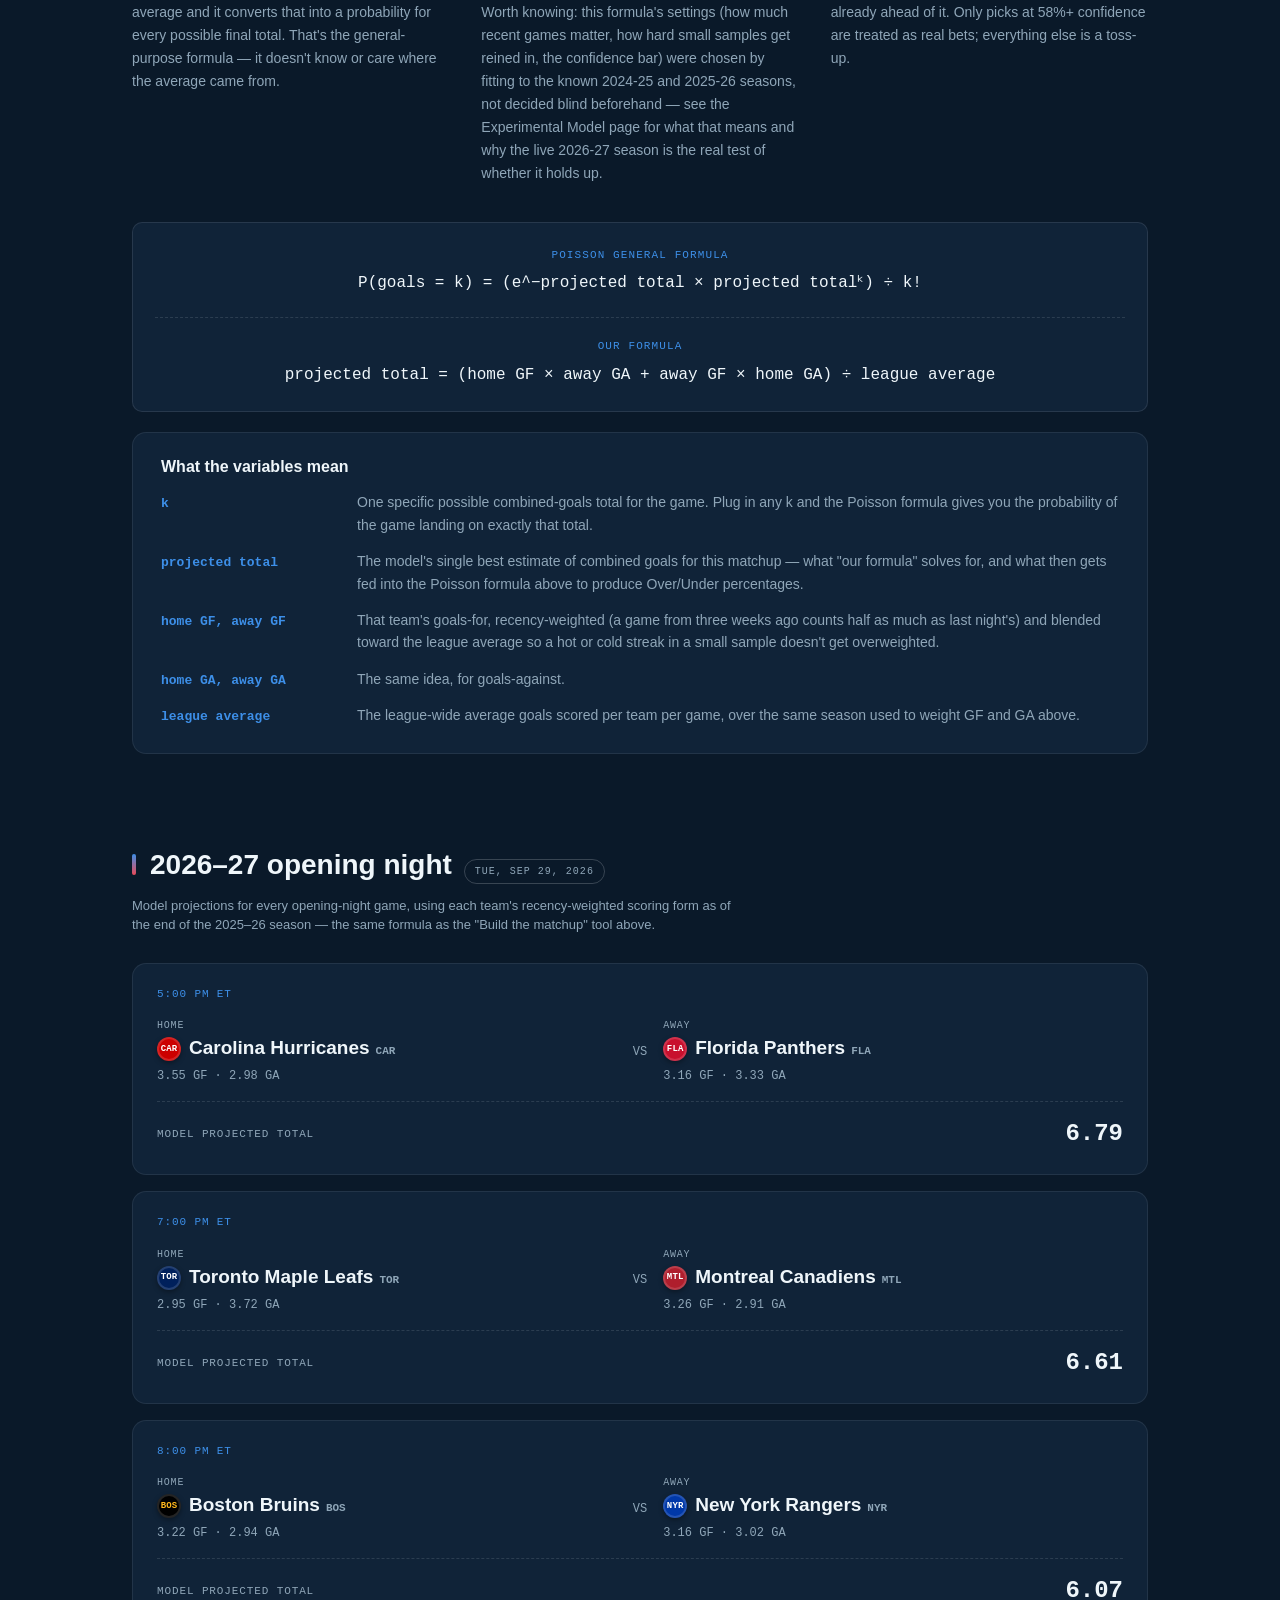
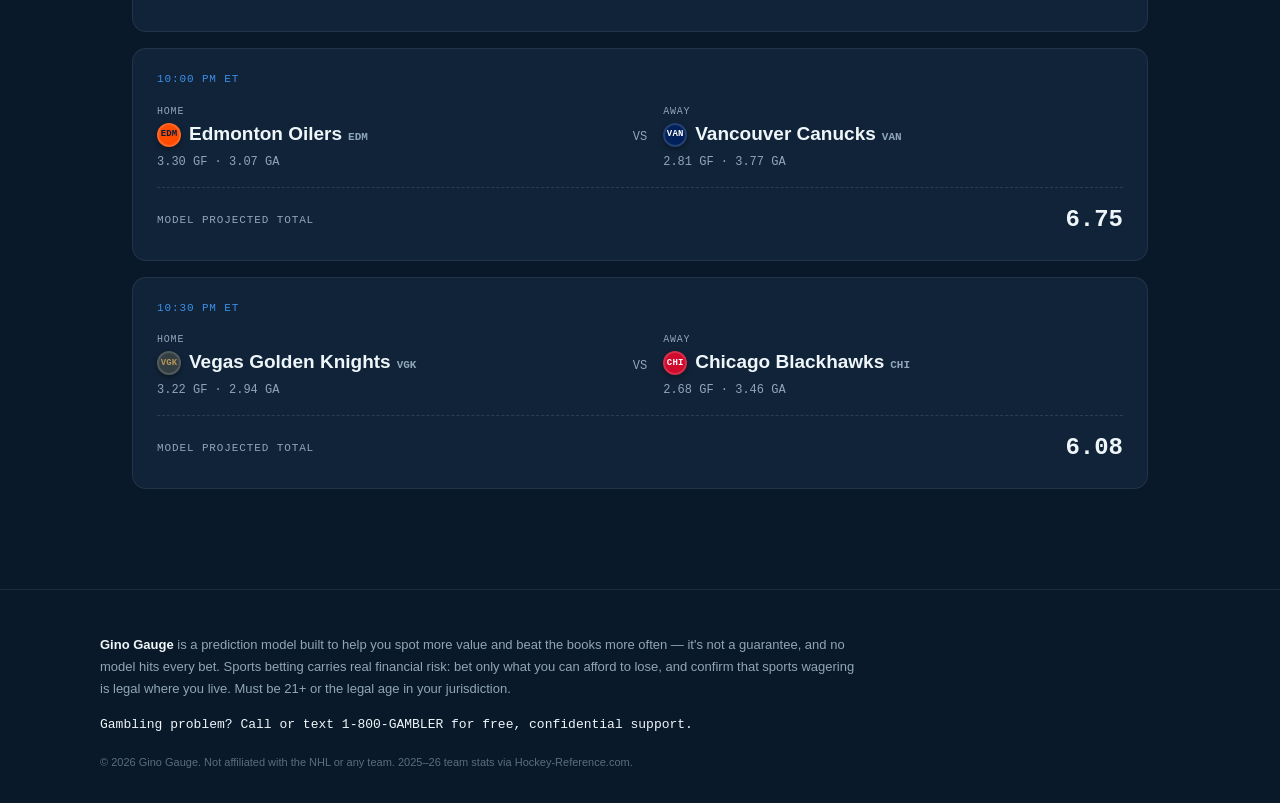
==== commit 07c9f61e: "Add team badges next to team names No network access to pull official NHL logo images, and reproduci" ====
--- a/index.html
+++ b/index.html
@@ -38,6 +38,7 @@
             <span class="team-panel-label">Home</span>
             <div class="team-combo">
               <label class="sr-only" for="homeInput">Home team</label>
+              <span class="team-badge team-badge-input" id="homeBadge"></span>
               <input type="text" id="homeInput" class="team-combo-input" placeholder="Type or select a team..." autocomplete="off" role="combobox" aria-expanded="false">
               <div class="team-combo-list" id="homeList" role="listbox"></div>
             </div>
@@ -53,6 +54,7 @@
             <span class="team-panel-label">Away</span>
             <div class="team-combo">
               <label class="sr-only" for="awayInput">Away team</label>
+              <span class="team-badge team-badge-input" id="awayBadge"></span>
               <input type="text" id="awayInput" class="team-combo-input" placeholder="Type or select a team..." autocomplete="off" role="combobox" aria-expanded="false">
               <div class="team-combo-list" id="awayList" role="listbox"></div>
             </div>
@@ -138,45 +140,45 @@
       <div class="opener-card">
         <div class="opener-date">5:00 PM ET</div>
         <div class="opener-matchup">
-          <div class="opener-team"><span class="opener-team-tag">Home</span><span class="opener-team-name">Carolina Hurricanes<span class="opener-team-abbr">CAR</span></span><span class="opener-team-stats">3.55 GF · 2.98 GA</span></div>
+          <div class="opener-team"><span class="opener-team-tag">Home</span><span class="opener-team-name"><span class="team-badge team-badge-opener" style="background:#CC0000;color:#FFFFFF">CAR</span>Carolina Hurricanes<span class="opener-team-abbr">CAR</span></span><span class="opener-team-stats">3.55 GF · 2.98 GA</span></div>
           <div class="opener-vs">VS</div>
-          <div class="opener-team"><span class="opener-team-tag">Away</span><span class="opener-team-name">Florida Panthers<span class="opener-team-abbr">FLA</span></span><span class="opener-team-stats">3.16 GF · 3.33 GA</span></div>
+          <div class="opener-team"><span class="opener-team-tag">Away</span><span class="opener-team-name"><span class="team-badge team-badge-opener" style="background:#C8102E;color:#FFFFFF">FLA</span>Florida Panthers<span class="opener-team-abbr">FLA</span></span><span class="opener-team-stats">3.16 GF · 3.33 GA</span></div>
         </div>
         <div class="opener-projection"><span class="opener-projection-label">Model projected total</span><span class="opener-projection-value">6.79</span></div>
       </div>
       <div class="opener-card">
         <div class="opener-date">7:00 PM ET</div>
         <div class="opener-matchup">
-          <div class="opener-team"><span class="opener-team-tag">Home</span><span class="opener-team-name">Toronto Maple Leafs<span class="opener-team-abbr">TOR</span></span><span class="opener-team-stats">2.95 GF · 3.72 GA</span></div>
+          <div class="opener-team"><span class="opener-team-tag">Home</span><span class="opener-team-name"><span class="team-badge team-badge-opener" style="background:#00205B;color:#FFFFFF">TOR</span>Toronto Maple Leafs<span class="opener-team-abbr">TOR</span></span><span class="opener-team-stats">2.95 GF · 3.72 GA</span></div>
           <div class="opener-vs">VS</div>
-          <div class="opener-team"><span class="opener-team-tag">Away</span><span class="opener-team-name">Montreal Canadiens<span class="opener-team-abbr">MTL</span></span><span class="opener-team-stats">3.26 GF · 2.91 GA</span></div>
+          <div class="opener-team"><span class="opener-team-tag">Away</span><span class="opener-team-name"><span class="team-badge team-badge-opener" style="background:#AF1E2D;color:#FFFFFF">MTL</span>Montreal Canadiens<span class="opener-team-abbr">MTL</span></span><span class="opener-team-stats">3.26 GF · 2.91 GA</span></div>
         </div>
         <div class="opener-projection"><span class="opener-projection-label">Model projected total</span><span class="opener-projection-value">6.61</span></div>
       </div>
       <div class="opener-card">
         <div class="opener-date">8:00 PM ET</div>
         <div class="opener-matchup">
-          <div class="opener-team"><span class="opener-team-tag">Home</span><span class="opener-team-name">Boston Bruins<span class="opener-team-abbr">BOS</span></span><span class="opener-team-stats">3.22 GF · 2.94 GA</span></div>
+          <div class="opener-team"><span class="opener-team-tag">Home</span><span class="opener-team-name"><span class="team-badge team-badge-opener" style="background:#000000;color:#FFB81C">BOS</span>Boston Bruins<span class="opener-team-abbr">BOS</span></span><span class="opener-team-stats">3.22 GF · 2.94 GA</span></div>
           <div class="opener-vs">VS</div>
-          <div class="opener-team"><span class="opener-team-tag">Away</span><span class="opener-team-name">New York Rangers<span class="opener-team-abbr">NYR</span></span><span class="opener-team-stats">3.16 GF · 3.02 GA</span></div>
+          <div class="opener-team"><span class="opener-team-tag">Away</span><span class="opener-team-name"><span class="team-badge team-badge-opener" style="background:#0038A8;color:#FFFFFF">NYR</span>New York Rangers<span class="opener-team-abbr">NYR</span></span><span class="opener-team-stats">3.16 GF · 3.02 GA</span></div>
         </div>
         <div class="opener-projection"><span class="opener-projection-label">Model projected total</span><span class="opener-projection-value">6.07</span></div>
       </div>
       <div class="opener-card">
         <div class="opener-date">10:00 PM ET</div>
         <div class="opener-matchup">
-          <div class="opener-team"><span class="opener-team-tag">Home</span><span class="opener-team-name">Edmonton Oilers<span class="opener-team-abbr">EDM</span></span><span class="opener-team-stats">3.30 GF · 3.07 GA</span></div>
+          <div class="opener-team"><span class="opener-team-tag">Home</span><span class="opener-team-name"><span class="team-badge team-badge-opener" style="background:#FF4C00;color:#041E42">EDM</span>Edmonton Oilers<span class="opener-team-abbr">EDM</span></span><span class="opener-team-stats">3.30 GF · 3.07 GA</span></div>
           <div class="opener-vs">VS</div>
-          <div class="opener-team"><span class="opener-team-tag">Away</span><span class="opener-team-name">Vancouver Canucks<span class="opener-team-abbr">VAN</span></span><span class="opener-team-stats">2.81 GF · 3.77 GA</span></div>
+          <div class="opener-team"><span class="opener-team-tag">Away</span><span class="opener-team-name"><span class="team-badge team-badge-opener" style="background:#00205B;color:#FFFFFF">VAN</span>Vancouver Canucks<span class="opener-team-abbr">VAN</span></span><span class="opener-team-stats">2.81 GF · 3.77 GA</span></div>
         </div>
         <div class="opener-projection"><span class="opener-projection-label">Model projected total</span><span class="opener-projection-value">6.75</span></div>
       </div>
       <div class="opener-card">
         <div class="opener-date">10:30 PM ET</div>
         <div class="opener-matchup">
-          <div class="opener-team"><span class="opener-team-tag">Home</span><span class="opener-team-name">Vegas Golden Knights<span class="opener-team-abbr">VGK</span></span><span class="opener-team-stats">3.22 GF · 2.94 GA</span></div>
+          <div class="opener-team"><span class="opener-team-tag">Home</span><span class="opener-team-name"><span class="team-badge team-badge-opener" style="background:#333F42;color:#B4975A">VGK</span>Vegas Golden Knights<span class="opener-team-abbr">VGK</span></span><span class="opener-team-stats">3.22 GF · 2.94 GA</span></div>
           <div class="opener-vs">VS</div>
-          <div class="opener-team"><span class="opener-team-tag">Away</span><span class="opener-team-name">Chicago Blackhawks<span class="opener-team-abbr">CHI</span></span><span class="opener-team-stats">2.68 GF · 3.46 GA</span></div>
+          <div class="opener-team"><span class="opener-team-tag">Away</span><span class="opener-team-name"><span class="team-badge team-badge-opener" style="background:#CF0A2C;color:#FFFFFF">CHI</span>Chicago Blackhawks<span class="opener-team-abbr">CHI</span></span><span class="opener-team-stats">2.68 GF · 3.46 GA</span></div>
         </div>
         <div class="opener-projection"><span class="opener-projection-label">Model projected total</span><span class="opener-projection-value">6.08</span></div>
       </div>
@@ -194,38 +196,38 @@
 
 <script>
   var TEAMS = [
-    {abbr:'ANA',city:'Anaheim',name:'Ducks',full:'Anaheim Ducks',gf:3.215,ga:3.4145},
-    {abbr:'BOS',city:'Boston',name:'Bruins',full:'Boston Bruins',gf:3.2158,ga:2.9351},
-    {abbr:'BUF',city:'Buffalo',name:'Sabres',full:'Buffalo Sabres',gf:3.4887,ga:2.8975},
-    {abbr:'CGY',city:'Calgary',name:'Flames',full:'Calgary Flames',gf:2.8366,ga:3.2225},
-    {abbr:'CAR',city:'Carolina',name:'Hurricanes',full:'Carolina Hurricanes',gf:3.5483,ga:2.9772},
-    {abbr:'CHI',city:'Chicago',name:'Blackhawks',full:'Chicago Blackhawks',gf:2.6825,ga:3.4595},
-    {abbr:'COL',city:'Colorado',name:'Avalanche',full:'Colorado Avalanche',gf:3.2666,ga:2.6407},
-    {abbr:'CBJ',city:'Columbus',name:'Blue Jackets',full:'Columbus Blue Jackets',gf:2.9496,ga:2.9822},
-    {abbr:'DAL',city:'Dallas',name:'Stars',full:'Dallas Stars',gf:3.2815,ga:2.8986},
-    {abbr:'DET',city:'Detroit',name:'Red Wings',full:'Detroit Red Wings',gf:2.9386,ga:3.3348},
-    {abbr:'EDM',city:'Edmonton',name:'Oilers',full:'Edmonton Oilers',gf:3.3029,ga:3.0744},
-    {abbr:'FLA',city:'Florida',name:'Panthers',full:'Florida Panthers',gf:3.1587,ga:3.3327},
-    {abbr:'LAK',city:'Los Angeles',name:'Kings',full:'Los Angeles Kings',gf:2.982,ga:3.1074},
-    {abbr:'MIN',city:'Minnesota',name:'Wild',full:'Minnesota Wild',gf:3.292,ga:3.0899},
-    {abbr:'MTL',city:'Montreal',name:'Canadiens',full:'Montreal Canadiens',gf:3.2581,ga:2.9068},
-    {abbr:'NSH',city:'Nashville',name:'Predators',full:'Nashville Predators',gf:3.1295,ga:3.1016},
-    {abbr:'NJD',city:'New Jersey',name:'Devils',full:'New Jersey Devils',gf:3.0279,ga:3.1858},
-    {abbr:'NYI',city:'New York',name:'Islanders',full:'New York Islanders',gf:2.8017,ga:3.1274},
-    {abbr:'NYR',city:'New York',name:'Rangers',full:'New York Rangers',gf:3.1634,ga:3.0186},
-    {abbr:'OTT',city:'Ottawa',name:'Senators',full:'Ottawa Senators',gf:3.3541,ga:2.8063},
-    {abbr:'PHI',city:'Philadelphia',name:'Flyers',full:'Philadelphia Flyers',gf:3.215,ga:2.8652},
-    {abbr:'PIT',city:'Pittsburgh',name:'Penguins',full:'Pittsburgh Penguins',gf:3.6429,ga:3.4855},
-    {abbr:'SJS',city:'San Jose',name:'Sharks',full:'San Jose Sharks',gf:3.0627,ga:3.4394},
-    {abbr:'SEA',city:'Seattle',name:'Kraken',full:'Seattle Kraken',gf:2.7885,ga:3.3805},
-    {abbr:'STL',city:'St. Louis',name:'Blues',full:'St. Louis Blues',gf:3.2511,ga:2.9055},
-    {abbr:'TBL',city:'Tampa Bay',name:'Lightning',full:'Tampa Bay Lightning',gf:3.3152,ga:3.0515},
-    {abbr:'TOR',city:'Toronto',name:'Maple Leafs',full:'Toronto Maple Leafs',gf:2.9467,ga:3.7152},
-    {abbr:'UTA',city:'Utah',name:'Mammoth',full:'Utah Mammoth',gf:3.3682,ga:3.1632},
-    {abbr:'VAN',city:'Vancouver',name:'Canucks',full:'Vancouver Canucks',gf:2.8055,ga:3.7744},
-    {abbr:'VGK',city:'Vegas',name:'Golden Knights',full:'Vegas Golden Knights',gf:3.2151,ga:2.9422},
-    {abbr:'WPG',city:'Winnipeg',name:'Jets',full:'Winnipeg Jets',gf:2.8276,ga:3.3069},
-    {abbr:'WSH',city:'Washington',name:'Capitals',full:'Washington Capitals',gf:3.2391,ga:3.039}
+    {abbr:'ANA',city:'Anaheim',name:'Ducks',full:'Anaheim Ducks',gf:3.215,ga:3.4145,bg:'#F47A38',fg:'#000000'},
+    {abbr:'BOS',city:'Boston',name:'Bruins',full:'Boston Bruins',gf:3.2158,ga:2.9351,bg:'#000000',fg:'#FFB81C'},
+    {abbr:'BUF',city:'Buffalo',name:'Sabres',full:'Buffalo Sabres',gf:3.4887,ga:2.8975,bg:'#002654',fg:'#FCB514'},
+    {abbr:'CGY',city:'Calgary',name:'Flames',full:'Calgary Flames',gf:2.8366,ga:3.2225,bg:'#C8102E',fg:'#FFFFFF'},
+    {abbr:'CAR',city:'Carolina',name:'Hurricanes',full:'Carolina Hurricanes',gf:3.5483,ga:2.9772,bg:'#CC0000',fg:'#FFFFFF'},
+    {abbr:'CHI',city:'Chicago',name:'Blackhawks',full:'Chicago Blackhawks',gf:2.6825,ga:3.4595,bg:'#CF0A2C',fg:'#FFFFFF'},
+    {abbr:'COL',city:'Colorado',name:'Avalanche',full:'Colorado Avalanche',gf:3.2666,ga:2.6407,bg:'#6F263D',fg:'#FFFFFF'},
+    {abbr:'CBJ',city:'Columbus',name:'Blue Jackets',full:'Columbus Blue Jackets',gf:2.9496,ga:2.9822,bg:'#002654',fg:'#FFFFFF'},
+    {abbr:'DAL',city:'Dallas',name:'Stars',full:'Dallas Stars',gf:3.2815,ga:2.8986,bg:'#006847',fg:'#FFFFFF'},
+    {abbr:'DET',city:'Detroit',name:'Red Wings',full:'Detroit Red Wings',gf:2.9386,ga:3.3348,bg:'#CE1126',fg:'#FFFFFF'},
+    {abbr:'EDM',city:'Edmonton',name:'Oilers',full:'Edmonton Oilers',gf:3.3029,ga:3.0744,bg:'#FF4C00',fg:'#041E42'},
+    {abbr:'FLA',city:'Florida',name:'Panthers',full:'Florida Panthers',gf:3.1587,ga:3.3327,bg:'#C8102E',fg:'#FFFFFF'},
+    {abbr:'LAK',city:'Los Angeles',name:'Kings',full:'Los Angeles Kings',gf:2.982,ga:3.1074,bg:'#111111',fg:'#FFFFFF'},
+    {abbr:'MIN',city:'Minnesota',name:'Wild',full:'Minnesota Wild',gf:3.292,ga:3.0899,bg:'#154734',fg:'#FFFFFF'},
+    {abbr:'MTL',city:'Montreal',name:'Canadiens',full:'Montreal Canadiens',gf:3.2581,ga:2.9068,bg:'#AF1E2D',fg:'#FFFFFF'},
+    {abbr:'NSH',city:'Nashville',name:'Predators',full:'Nashville Predators',gf:3.1295,ga:3.1016,bg:'#FFB81C',fg:'#041E42'},
+    {abbr:'NJD',city:'New Jersey',name:'Devils',full:'New Jersey Devils',gf:3.0279,ga:3.1858,bg:'#CE1126',fg:'#FFFFFF'},
+    {abbr:'NYI',city:'New York',name:'Islanders',full:'New York Islanders',gf:2.8017,ga:3.1274,bg:'#00539B',fg:'#FFFFFF'},
+    {abbr:'NYR',city:'New York',name:'Rangers',full:'New York Rangers',gf:3.1634,ga:3.0186,bg:'#0038A8',fg:'#FFFFFF'},
+    {abbr:'OTT',city:'Ottawa',name:'Senators',full:'Ottawa Senators',gf:3.3541,ga:2.8063,bg:'#C52032',fg:'#FFFFFF'},
+    {abbr:'PHI',city:'Philadelphia',name:'Flyers',full:'Philadelphia Flyers',gf:3.215,ga:2.8652,bg:'#F74902',fg:'#000000'},
+    {abbr:'PIT',city:'Pittsburgh',name:'Penguins',full:'Pittsburgh Penguins',gf:3.6429,ga:3.4855,bg:'#000000',fg:'#FCB514'},
+    {abbr:'SJS',city:'San Jose',name:'Sharks',full:'San Jose Sharks',gf:3.0627,ga:3.4394,bg:'#006D75',fg:'#FFFFFF'},
+    {abbr:'SEA',city:'Seattle',name:'Kraken',full:'Seattle Kraken',gf:2.7885,ga:3.3805,bg:'#001628',fg:'#99D9D9'},
+    {abbr:'STL',city:'St. Louis',name:'Blues',full:'St. Louis Blues',gf:3.2511,ga:2.9055,bg:'#002F87',fg:'#FCB514'},
+    {abbr:'TBL',city:'Tampa Bay',name:'Lightning',full:'Tampa Bay Lightning',gf:3.3152,ga:3.0515,bg:'#002868',fg:'#FFFFFF'},
+    {abbr:'TOR',city:'Toronto',name:'Maple Leafs',full:'Toronto Maple Leafs',gf:2.9467,ga:3.7152,bg:'#00205B',fg:'#FFFFFF'},
+    {abbr:'UTA',city:'Utah',name:'Mammoth',full:'Utah Mammoth',gf:3.3682,ga:3.1632,bg:'#010101',fg:'#71AFE5'},
+    {abbr:'VAN',city:'Vancouver',name:'Canucks',full:'Vancouver Canucks',gf:2.8055,ga:3.7744,bg:'#00205B',fg:'#FFFFFF'},
+    {abbr:'VGK',city:'Vegas',name:'Golden Knights',full:'Vegas Golden Knights',gf:3.2151,ga:2.9422,bg:'#333F42',fg:'#B4975A'},
+    {abbr:'WPG',city:'Winnipeg',name:'Jets',full:'Winnipeg Jets',gf:2.8276,ga:3.3069,bg:'#041E42',fg:'#FFFFFF'},
+    {abbr:'WSH',city:'Washington',name:'Capitals',full:'Washington Capitals',gf:3.2391,ga:3.039,bg:'#041E42',fg:'#FFFFFF'}
   ];
 
   function poissonCDF(k, lambda){
@@ -250,6 +252,11 @@
     return raw;
   }
   function formatOdds(n){ return n>0 ? ('+'+n) : String(n); }
+  function setBadge(el, team){
+    el.textContent = team.abbr;
+    el.style.background = team.bg;
+    el.style.color = team.fg;
+  }
 
   // League-wide average goals per team per game, walk-forward computed
   // across the complete 2025-26 season -- the same denominator used by
@@ -319,7 +326,9 @@
       if(matches.length===0){ listEl.innerHTML = '<div class="combo-empty">No matching teams</div>'; }
       else {
         listEl.innerHTML = matches.map(function(t,i){
-          return '<div class="combo-item" data-index="'+i+'" role="option"><span>'+t.full+'</span><span class="combo-item-abbr">'+t.abbr+'</span></div>';
+          return '<div class="combo-item" data-index="'+i+'" role="option">'
+            + '<span class="combo-item-name"><span class="team-badge team-badge-sm" style="background:'+t.bg+';color:'+t.fg+'">'+t.abbr+'</span><span>'+t.full+'</span></span>'
+            + '<span class="combo-item-abbr">'+t.abbr+'</span></div>';
         }).join('');
       }
       listEl.classList.add('open');
@@ -357,12 +366,14 @@
     homeTeam = team;
     document.getElementById('homeGF').textContent = team.gf.toFixed(2);
     document.getElementById('homeGA').textContent = team.ga.toFixed(2);
+    setBadge(document.getElementById('homeBadge'), team);
     calculate();
   });
   initCombo(document.getElementById('awayInput'), document.getElementById('awayList'), function(team){
     awayTeam = team;
     document.getElementById('awayGF').textContent = team.gf.toFixed(2);
     document.getElementById('awayGA').textContent = team.ga.toFixed(2);
+    setBadge(document.getElementById('awayBadge'), team);
     calculate();
   });
 
@@ -389,6 +400,8 @@
   document.getElementById('homeGA').textContent = defHome.ga.toFixed(2);
   document.getElementById('awayGF').textContent = defAway.gf.toFixed(2);
   document.getElementById('awayGA').textContent = defAway.ga.toFixed(2);
+  setBadge(document.getElementById('homeBadge'), defHome);
+  setBadge(document.getElementById('awayBadge'), defAway);
   calculate();
 
   var revealEls = document.querySelectorAll('.reveal');
--- a/styles.css
+++ b/styles.css
@@ -64,14 +64,22 @@
   .team-panel-label{display:block;font-family:var(--font-mono);font-size:11px;letter-spacing:0.1em;text-transform:uppercase;color:var(--ice-mist);margin-bottom:10px;}
 
   .team-combo{position:relative;}
-  .team-combo-input{width:100%;background:var(--rink-navy);border:1px solid rgba(239,246,250,0.15);border-radius:8px;padding:12px 14px;color:var(--ice-white);font:var(--font-display);font-size:17px;transition:border-color 0.2s ease;}
+  .team-combo-input{width:100%;background:var(--rink-navy);border:1px solid rgba(239,246,250,0.15);border-radius:8px;padding:12px 14px 12px 46px;color:var(--ice-white);font:var(--font-display);font-size:17px;transition:border-color 0.2s ease;}
   .team-combo-input:focus{outline:2px solid var(--line-blue);outline-offset:1px;}
   .team-combo-input::placeholder{color:var(--ice-mist);font-family:var(--font-body);font-weight:400;font-size:14px;}
   .team-combo-list{display:none;position:absolute;top:calc(100% + 6px);left:0;right:0;max-height:230px;overflow-y:auto;background:#0d2035;border:1px solid rgba(239,246,250,0.15);border-radius:10px;box-shadow:0 20px 40px -10px rgba(0,0,0,0.65);z-index:30;}
   .team-combo-list.open{display:block;}
-  .combo-item{display:flex;justify-content:space-between;align-items:center;padding:10px 14px;cursor:pointer;font-size:14px;}
+  .combo-item{display:flex;justify-content:space-between;align-items:center;gap:10px;padding:10px 14px;cursor:pointer;font-size:14px;}
+  .combo-item-name{display:flex;align-items:center;gap:10px;min-width:0;}
   .combo-item:hover,.combo-item.active{background:rgba(239,246,250,0.08);}
-  .combo-item-abbr{font-family:var(--font-mono);font-size:11px;color:var(--ice-mist);letter-spacing:0.06em;}
+  .combo-item-abbr{font-family:var(--font-mono);font-size:11px;color:var(--ice-mist);letter-spacing:0.06em;flex-shrink:0;}
+
+  .team-badge{display:inline-flex;align-items:center;justify-content:center;border-radius:50%;
+    font-family:var(--font-mono);font-weight:700;letter-spacing:0.02em;flex-shrink:0;
+    border:2px solid rgba(255,255,255,0.14);box-shadow:0 2px 5px rgba(0,0,0,0.35);}
+  .team-badge-sm{width:22px;height:22px;font-size:8px;}
+  .team-badge-input{position:absolute;left:12px;top:50%;transform:translateY(-50%);width:26px;height:26px;font-size:9px;pointer-events:none;}
+  .team-badge-opener{width:24px;height:24px;font-size:9px;margin-right:8px;vertical-align:middle;}
   .combo-empty{padding:12px 14px;color:var(--ice-mist);font-size:13px;}
 
   .team-stats-display{display:flex;gap:16px;margin-top:12px;font-size:12px;color:var(--ice-mist);font-family:var(--font-mono);}
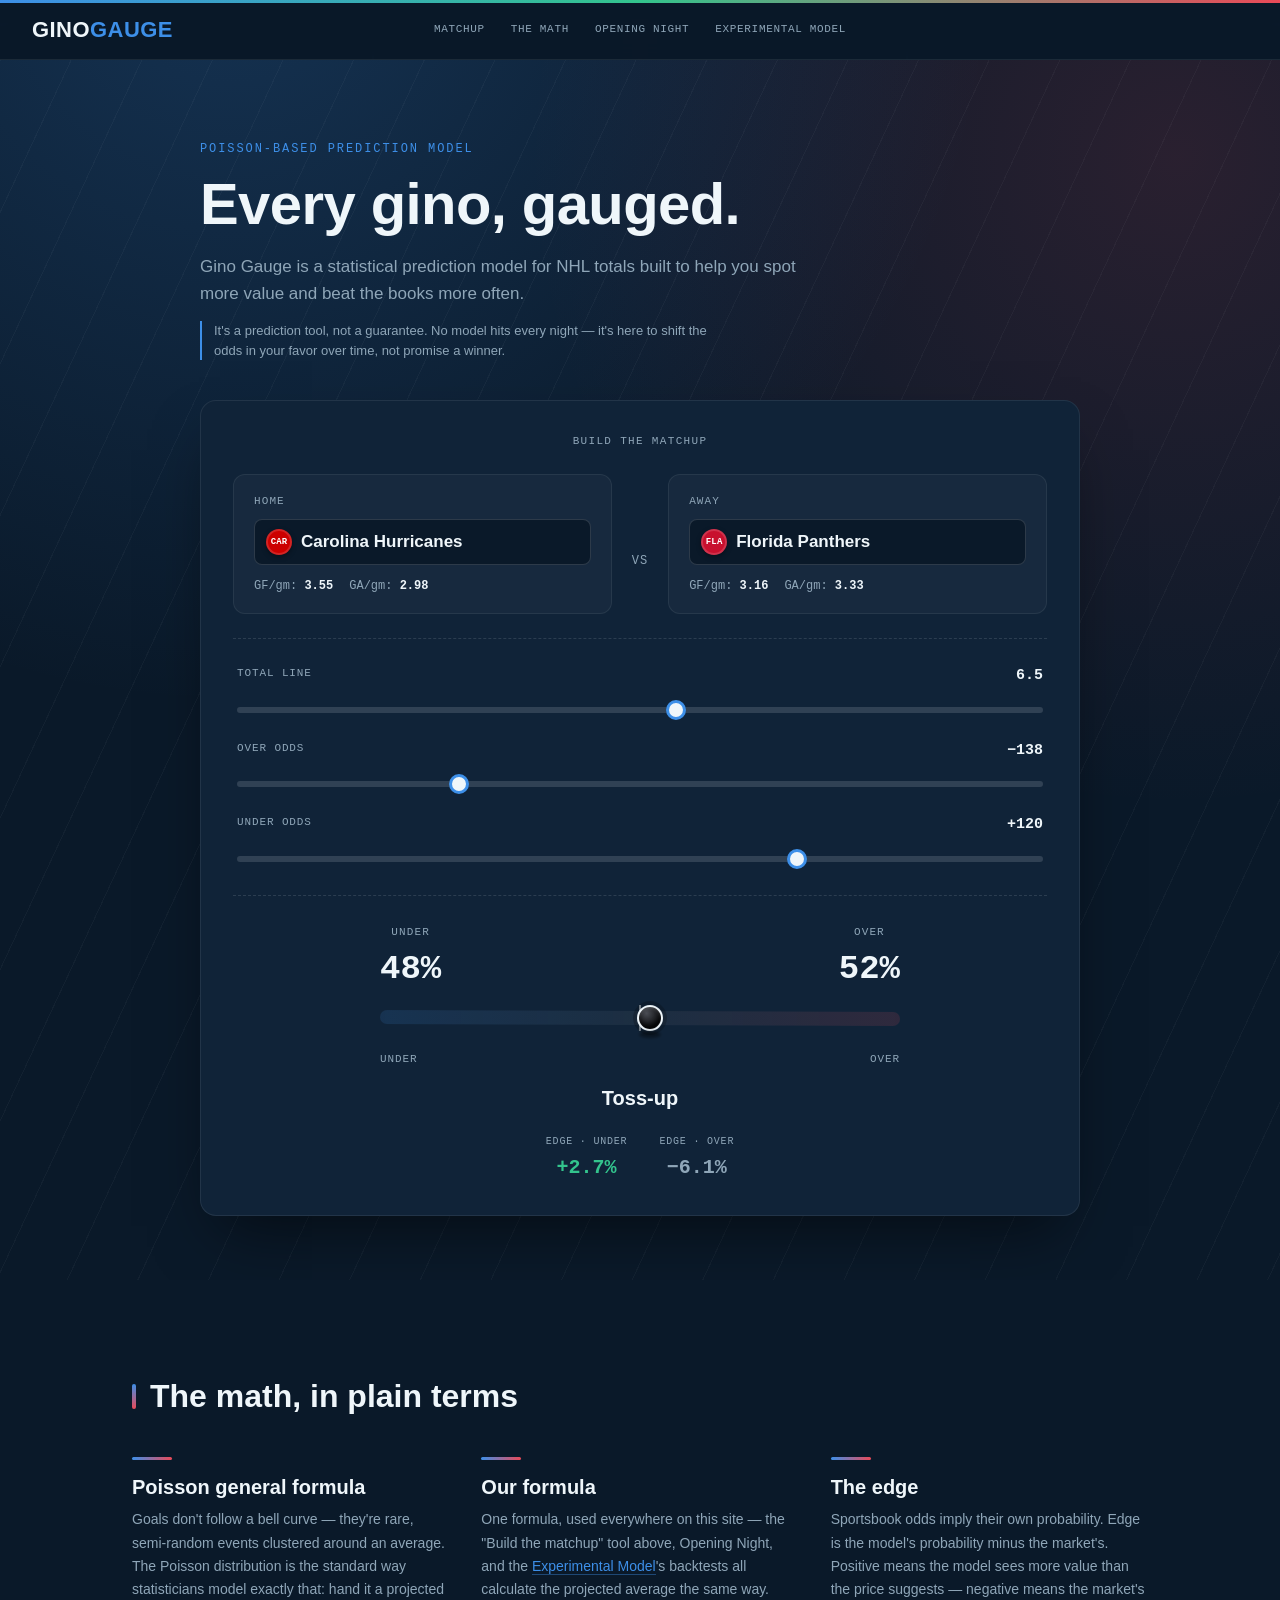
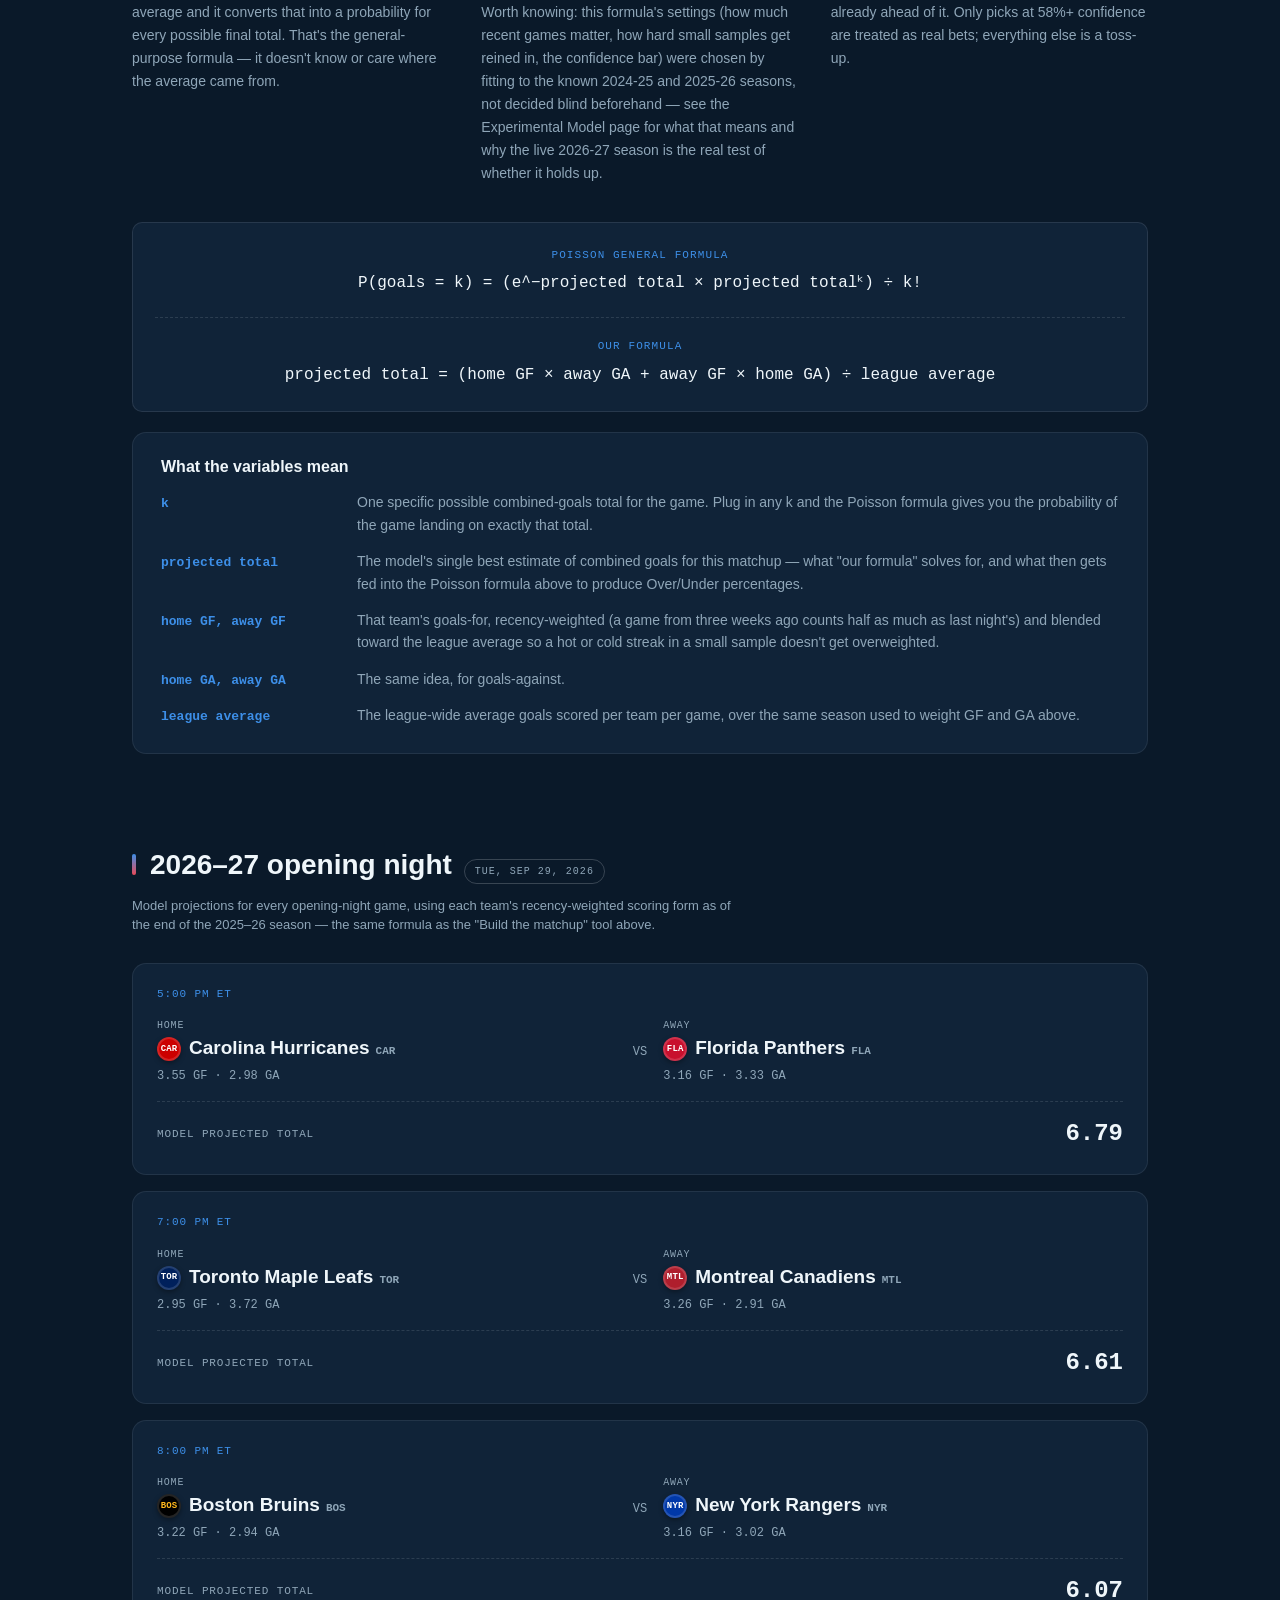
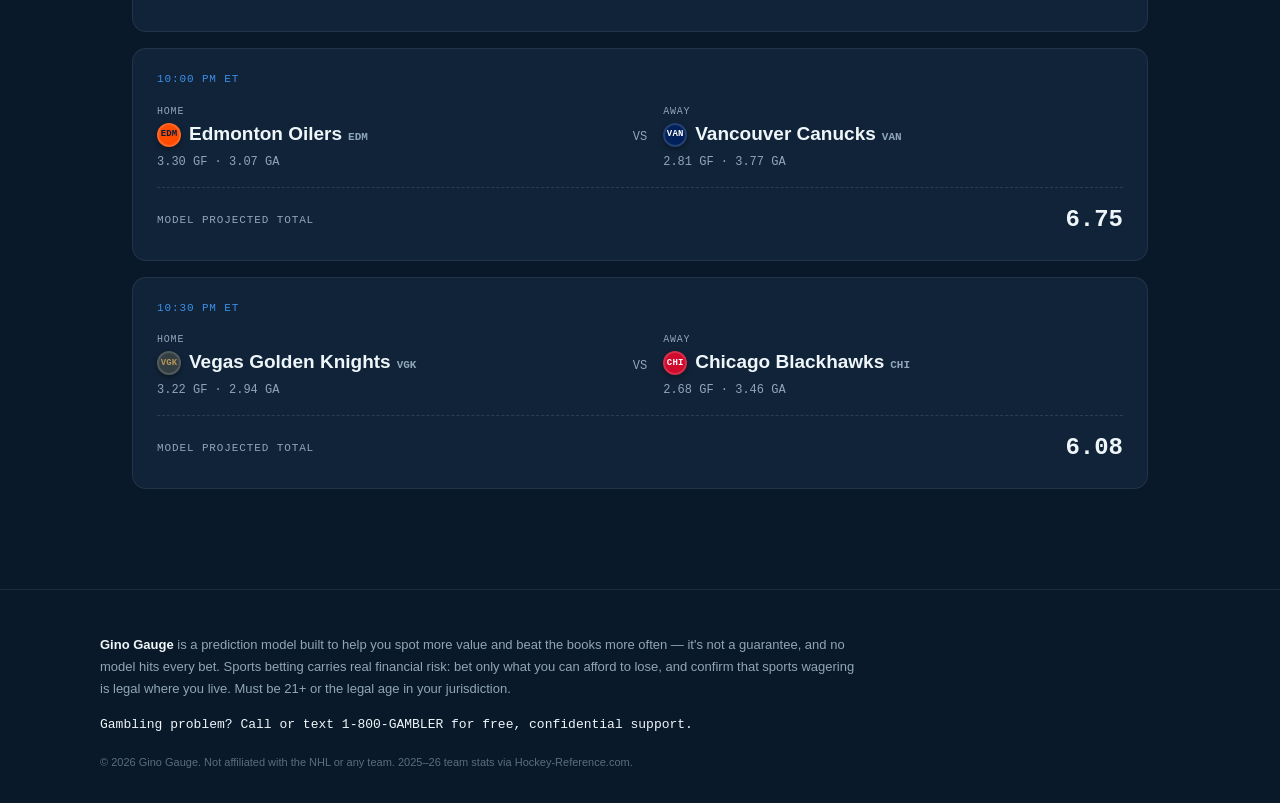
==== commit cfa8b53e: "Remove comma from hero-sub paragraph" ====
--- a/index.html
+++ b/index.html
@@ -27,7 +27,7 @@
     <div class="hero-inner">
       <p class="eyebrow">Poisson-based prediction model</p>
       <h1 class="hero-title">Every gino, gauged.</h1>
-      <p class="hero-sub">Gino Gauge is a statistical prediction model for NHL totals, built to help you spot more value and beat the books more often.</p>
+      <p class="hero-sub">Gino Gauge is a statistical prediction model for NHL totals built to help you spot more value and beat the books more often.</p>
       <p class="hero-note">It's a prediction tool, not a guarantee. No model hits every night — it's here to shift the odds in your favor over time, not promise a winner.</p>
 
       <div class="predictor-card">
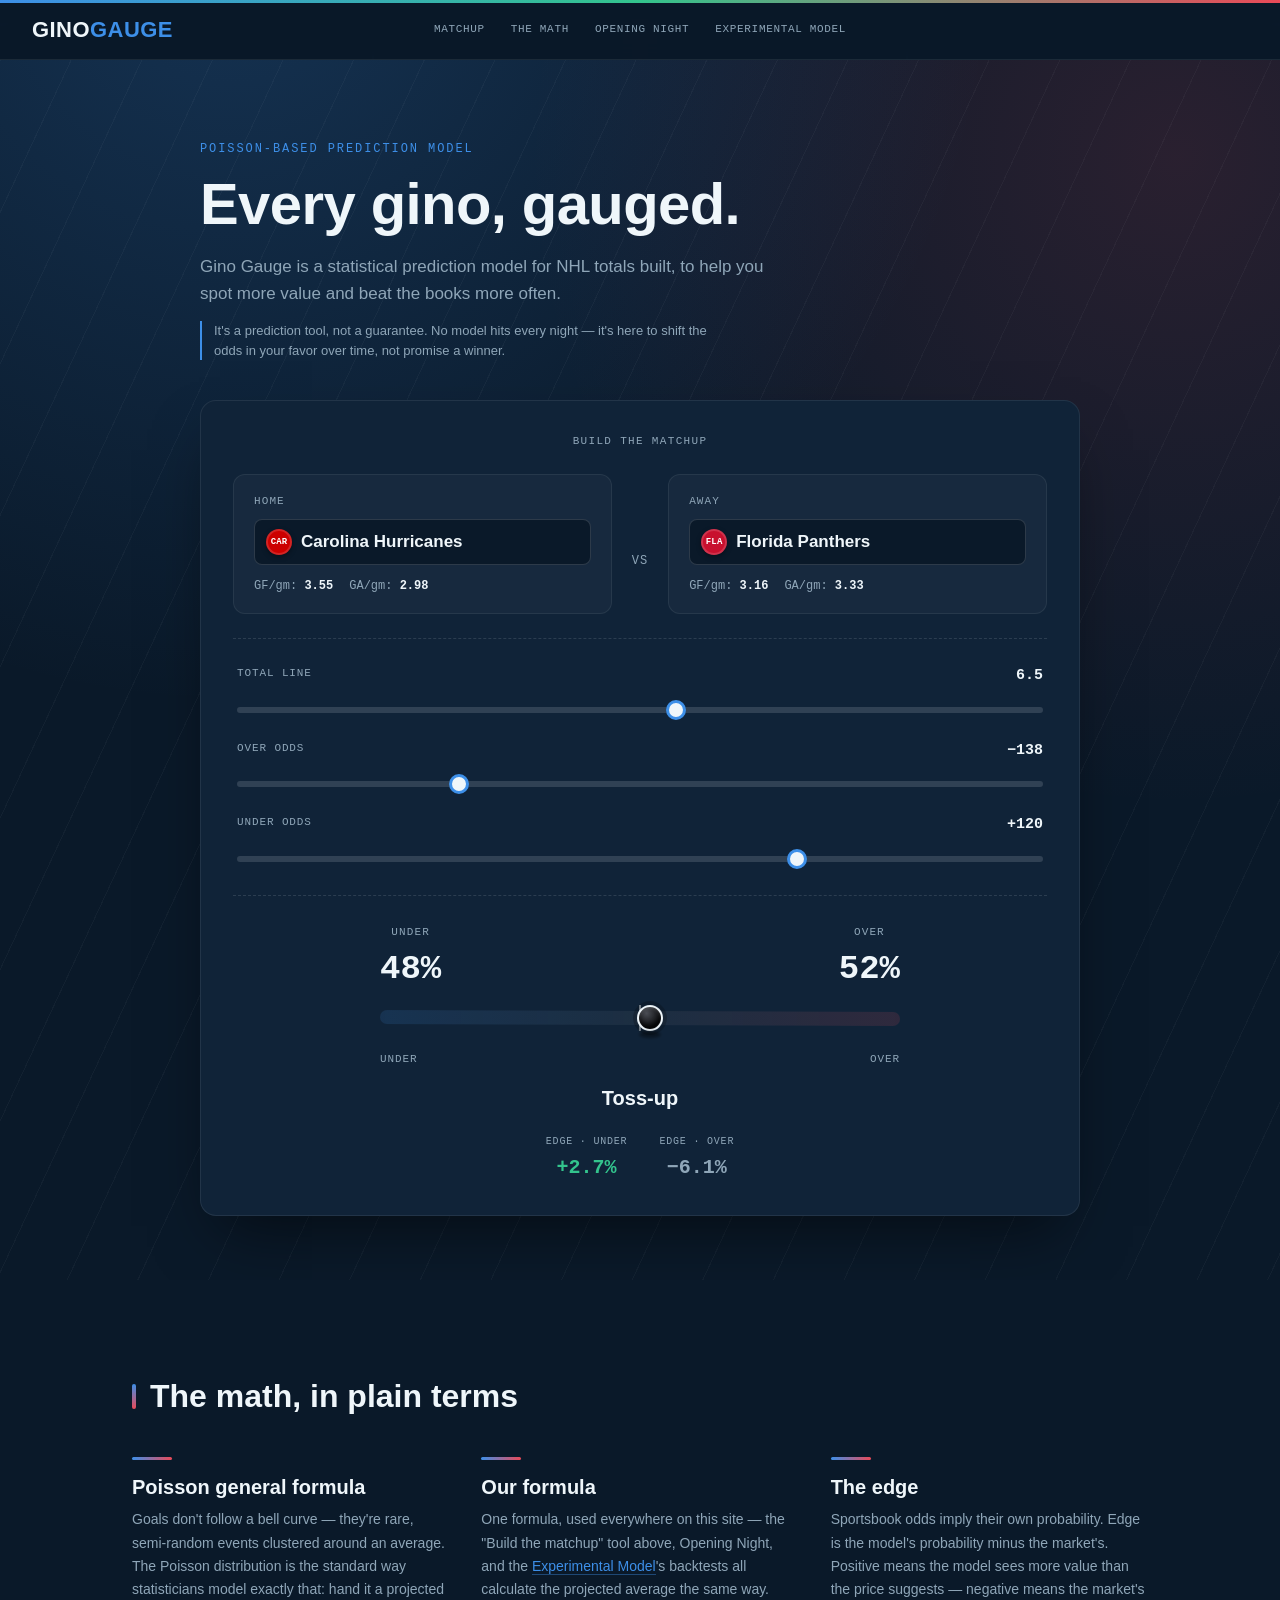
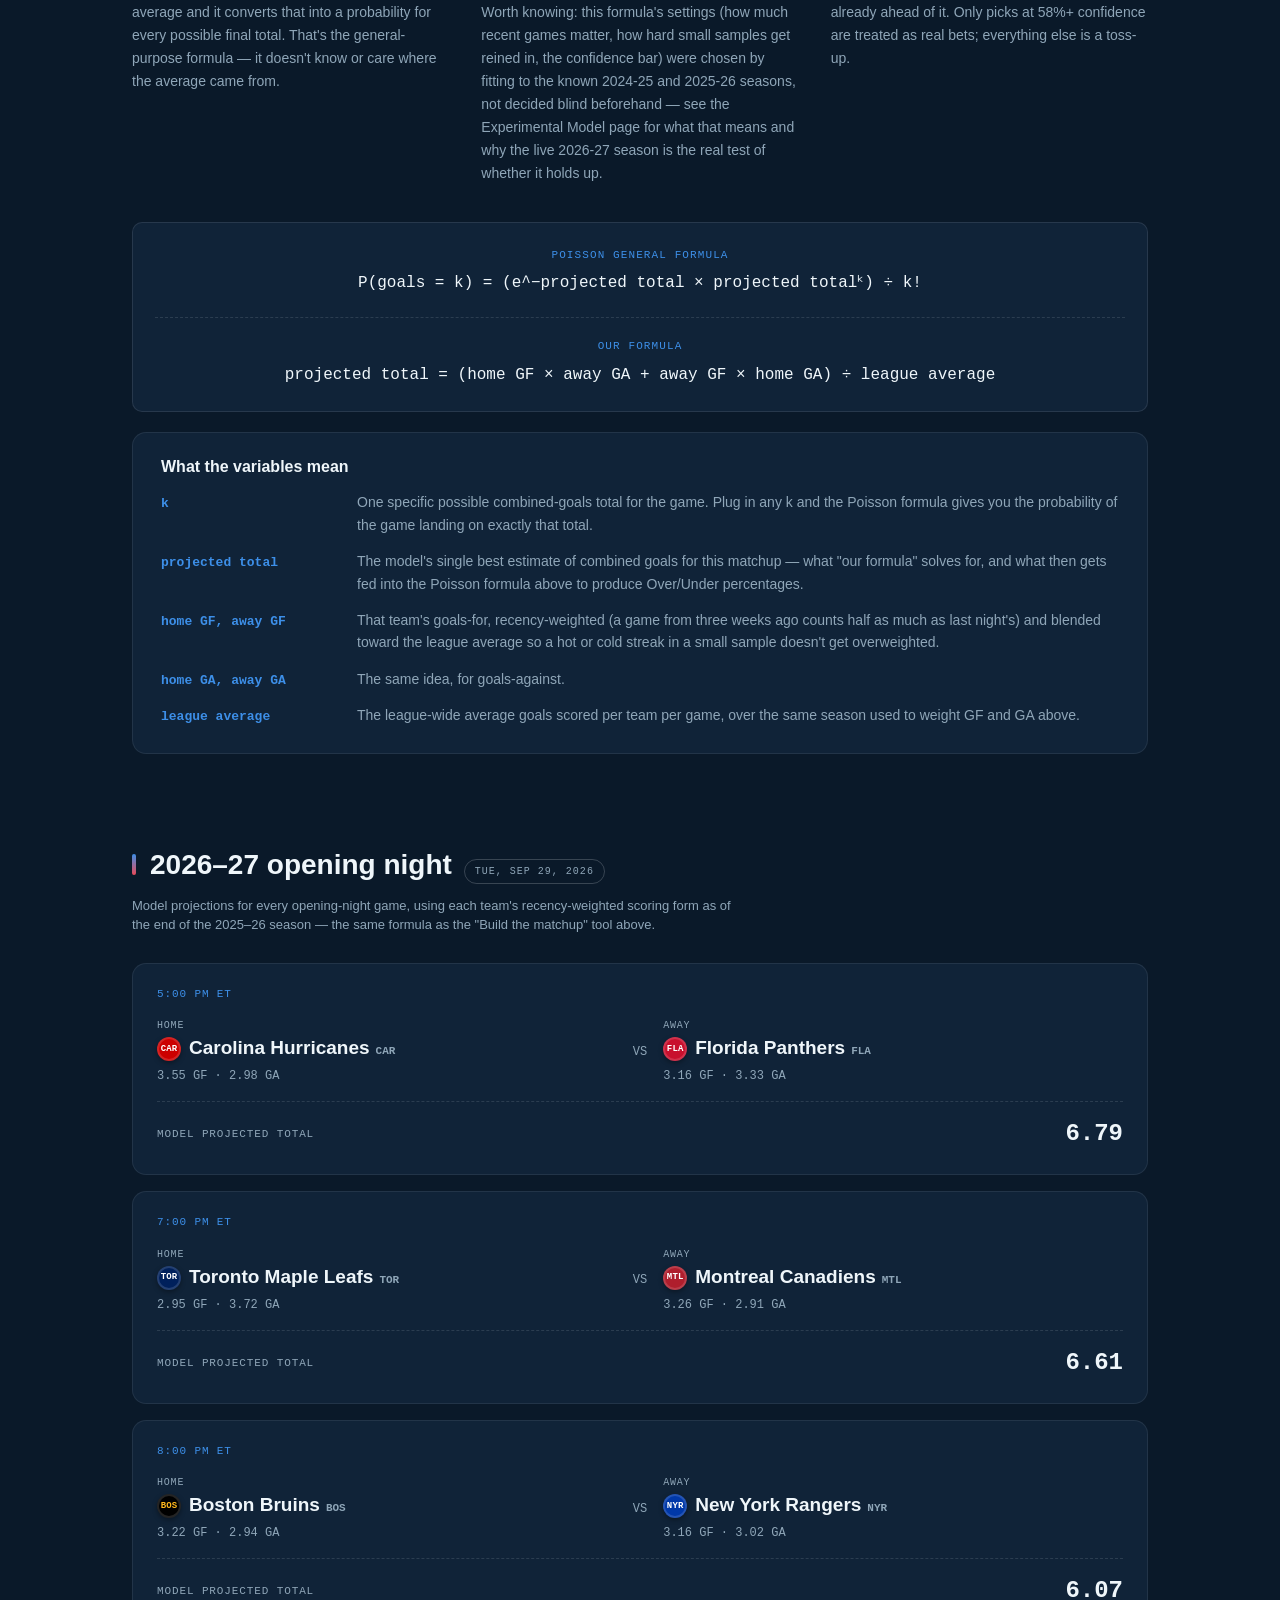
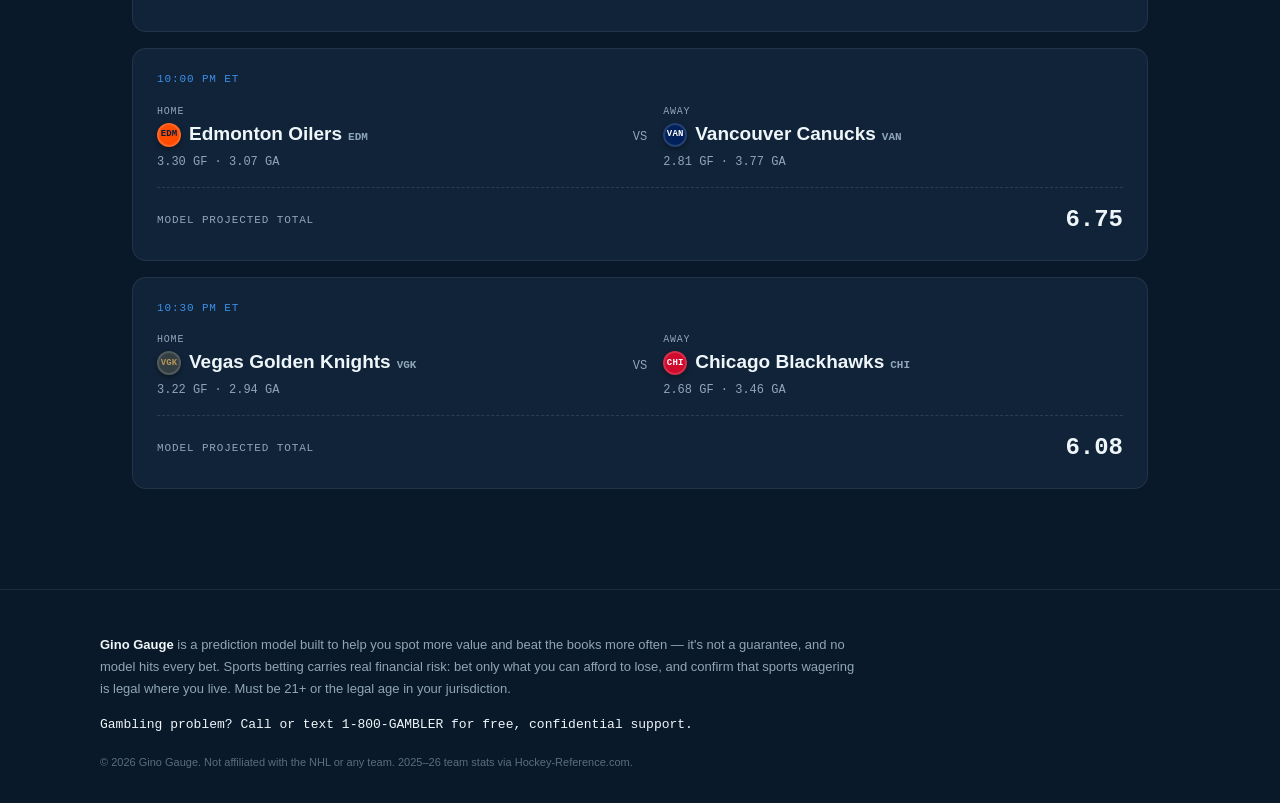
==== commit 65dd9b47: "Fix punctuation in hero subtitle Corrected punctuation in the hero subtitle." ====
--- a/index.html
+++ b/index.html
@@ -27,7 +27,7 @@
     <div class="hero-inner">
       <p class="eyebrow">Poisson-based prediction model</p>
       <h1 class="hero-title">Every gino, gauged.</h1>
-      <p class="hero-sub">Gino Gauge is a statistical prediction model for NHL totals built to help you spot more value and beat the books more often.</p>
+      <p class="hero-sub">Gino Gauge is a statistical prediction model for NHL totals built, to help you spot more value and beat the books more often.</p>
       <p class="hero-note">It's a prediction tool, not a guarantee. No model hits every night — it's here to shift the odds in your favor over time, not promise a winner.</p>
 
       <div class="predictor-card">
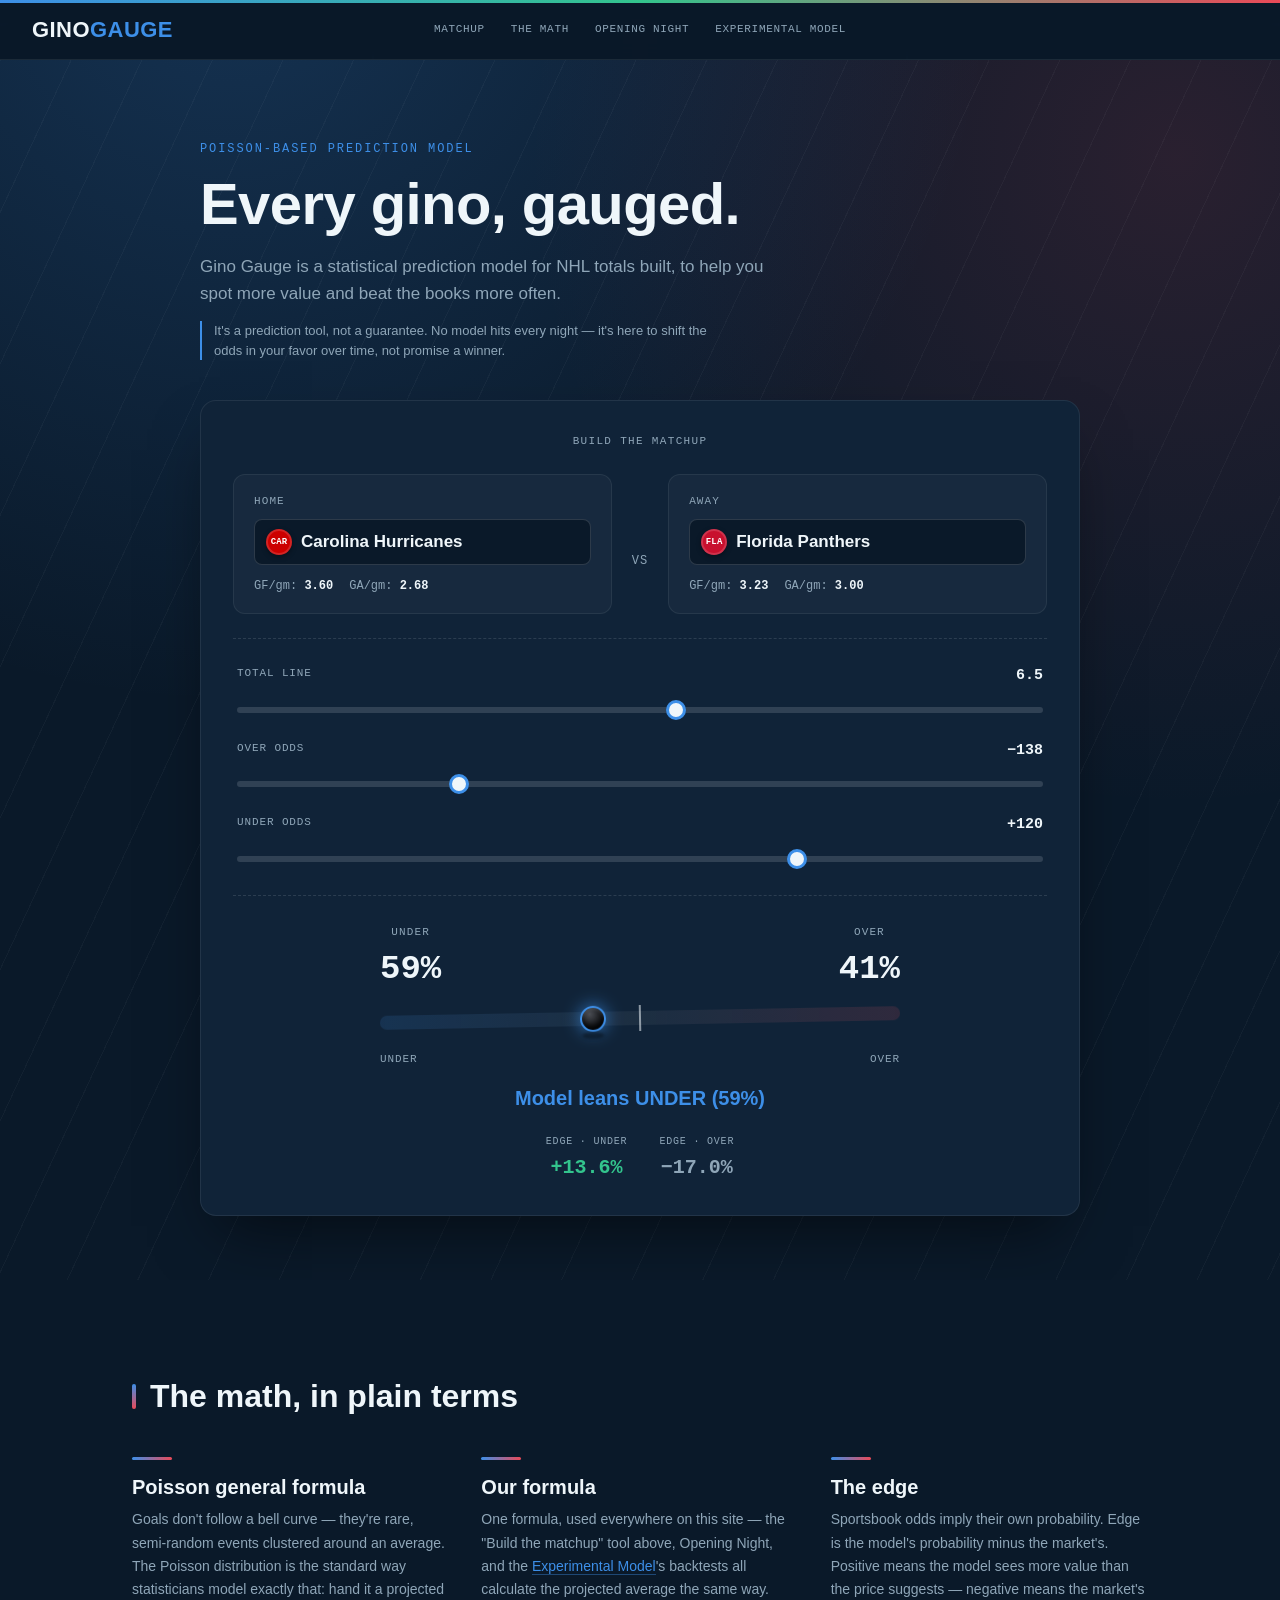
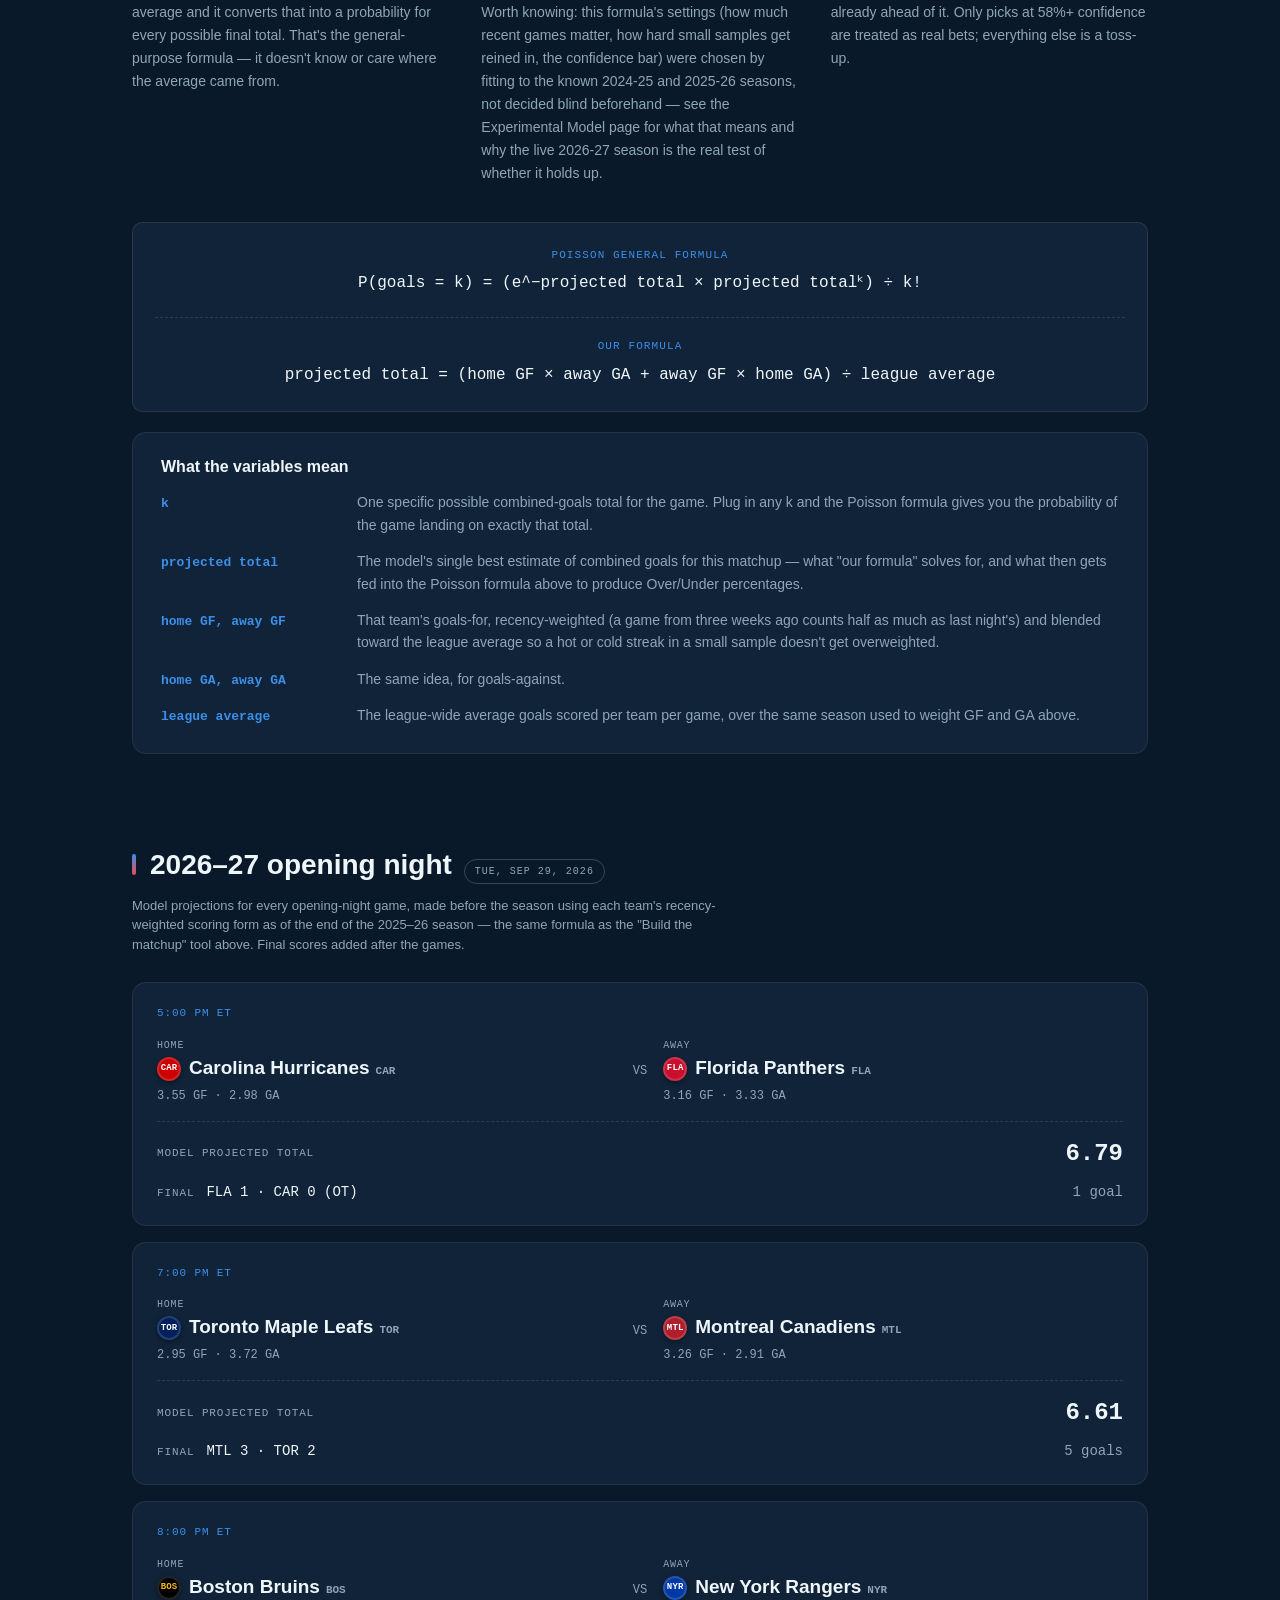
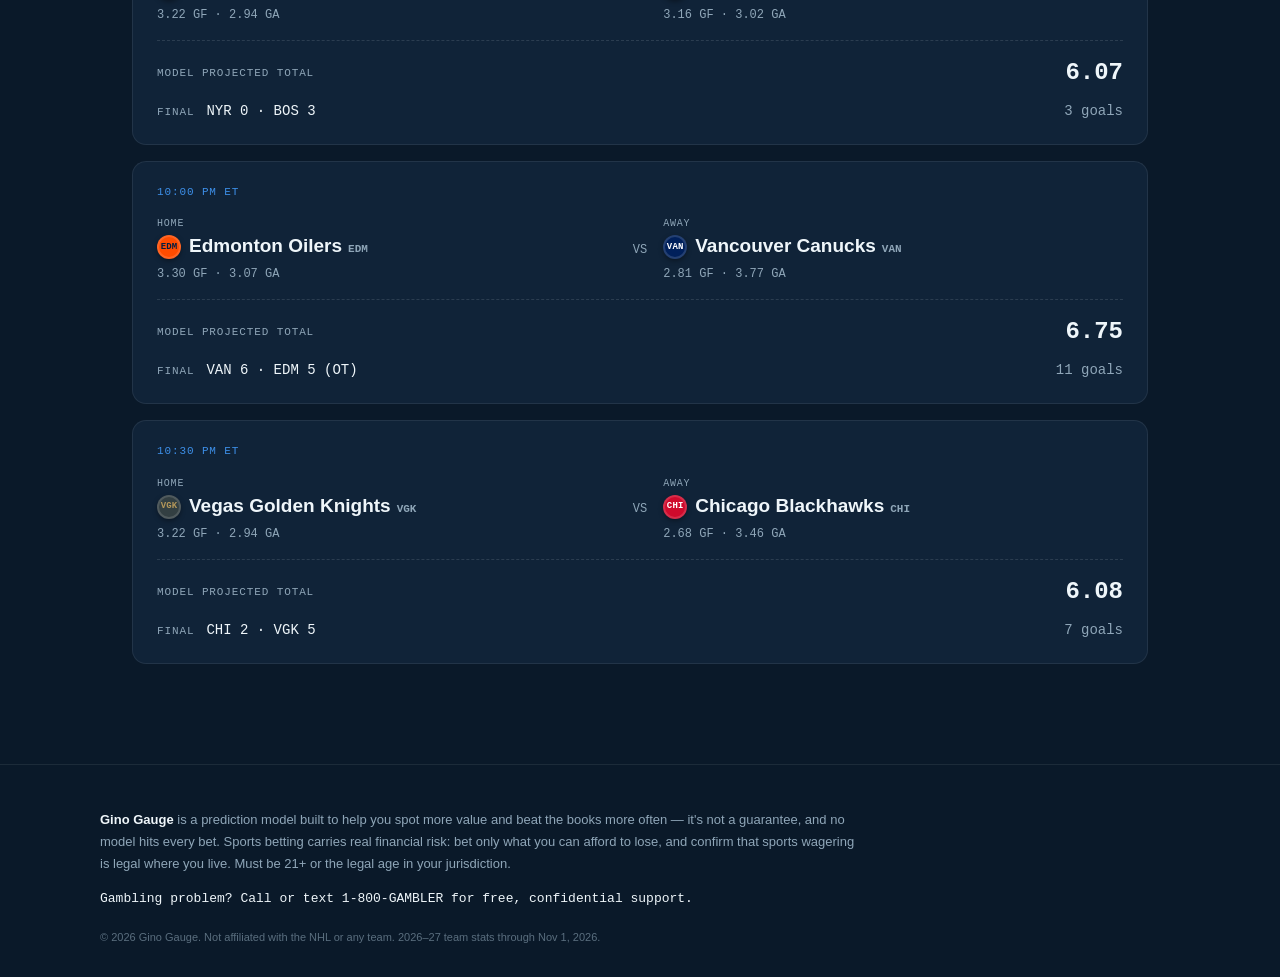
==== commit 34bdb994: "Load the 2026-27 season so far: 231 games through Nov 1 Results and closing totals come from the pub" ====
--- a/index.html
+++ b/index.html
@@ -135,7 +135,7 @@
 
   <section class="openers reveal" id="openers">
     <div class="section-header"><h2 class="title-accent">2026–27 opening night</h2><span class="data-badge">Tue, Sep 29, 2026</span></div>
-    <p class="section-note">Model projections for every opening-night game, using each team's recency-weighted scoring form as of the end of the 2025–26 season — the same formula as the "Build the matchup" tool above.</p>
+    <p class="section-note">Model projections for every opening-night game, made before the season using each team's recency-weighted scoring form as of the end of the 2025–26 season — the same formula as the "Build the matchup" tool above. Final scores added after the games.</p>
     <div class="opener-list">
       <div class="opener-card">
         <div class="opener-date">5:00 PM ET</div>
@@ -145,6 +145,7 @@
           <div class="opener-team"><span class="opener-team-tag">Away</span><span class="opener-team-name"><span class="team-badge team-badge-opener" style="background:#C8102E;color:#FFFFFF">FLA</span>Florida Panthers<span class="opener-team-abbr">FLA</span></span><span class="opener-team-stats">3.16 GF · 3.33 GA</span></div>
         </div>
         <div class="opener-projection"><span class="opener-projection-label">Model projected total</span><span class="opener-projection-value">6.79</span></div>
+        <div class="opener-final"><span class="opener-projection-label">Final</span><span class="opener-final-score">FLA 1 · CAR 0 (OT)</span><span class="opener-final-total">1 goal</span></div>
       </div>
       <div class="opener-card">
         <div class="opener-date">7:00 PM ET</div>
@@ -154,6 +155,7 @@
           <div class="opener-team"><span class="opener-team-tag">Away</span><span class="opener-team-name"><span class="team-badge team-badge-opener" style="background:#AF1E2D;color:#FFFFFF">MTL</span>Montreal Canadiens<span class="opener-team-abbr">MTL</span></span><span class="opener-team-stats">3.26 GF · 2.91 GA</span></div>
         </div>
         <div class="opener-projection"><span class="opener-projection-label">Model projected total</span><span class="opener-projection-value">6.61</span></div>
+        <div class="opener-final"><span class="opener-projection-label">Final</span><span class="opener-final-score">MTL 3 · TOR 2</span><span class="opener-final-total">5 goals</span></div>
       </div>
       <div class="opener-card">
         <div class="opener-date">8:00 PM ET</div>
@@ -163,6 +165,7 @@
           <div class="opener-team"><span class="opener-team-tag">Away</span><span class="opener-team-name"><span class="team-badge team-badge-opener" style="background:#0038A8;color:#FFFFFF">NYR</span>New York Rangers<span class="opener-team-abbr">NYR</span></span><span class="opener-team-stats">3.16 GF · 3.02 GA</span></div>
         </div>
         <div class="opener-projection"><span class="opener-projection-label">Model projected total</span><span class="opener-projection-value">6.07</span></div>
+        <div class="opener-final"><span class="opener-projection-label">Final</span><span class="opener-final-score">NYR 0 · BOS 3</span><span class="opener-final-total">3 goals</span></div>
       </div>
       <div class="opener-card">
         <div class="opener-date">10:00 PM ET</div>
@@ -172,6 +175,7 @@
           <div class="opener-team"><span class="opener-team-tag">Away</span><span class="opener-team-name"><span class="team-badge team-badge-opener" style="background:#00205B;color:#FFFFFF">VAN</span>Vancouver Canucks<span class="opener-team-abbr">VAN</span></span><span class="opener-team-stats">2.81 GF · 3.77 GA</span></div>
         </div>
         <div class="opener-projection"><span class="opener-projection-label">Model projected total</span><span class="opener-projection-value">6.75</span></div>
+        <div class="opener-final"><span class="opener-projection-label">Final</span><span class="opener-final-score">VAN 6 · EDM 5 (OT)</span><span class="opener-final-total">11 goals</span></div>
       </div>
       <div class="opener-card">
         <div class="opener-date">10:30 PM ET</div>
@@ -181,6 +185,7 @@
           <div class="opener-team"><span class="opener-team-tag">Away</span><span class="opener-team-name"><span class="team-badge team-badge-opener" style="background:#CF0A2C;color:#FFFFFF">CHI</span>Chicago Blackhawks<span class="opener-team-abbr">CHI</span></span><span class="opener-team-stats">2.68 GF · 3.46 GA</span></div>
         </div>
         <div class="opener-projection"><span class="opener-projection-label">Model projected total</span><span class="opener-projection-value">6.08</span></div>
+        <div class="opener-final"><span class="opener-projection-label">Final</span><span class="opener-final-score">CHI 2 · VGK 5</span><span class="opener-final-total">7 goals</span></div>
       </div>
     </div>
   </section>
@@ -190,44 +195,44 @@
   <div class="footer-inner">
     <p class="disclaimer"><strong>Gino Gauge</strong> is a prediction model built to help you spot more value and beat the books more often — it's not a guarantee, and no model hits every bet. Sports betting carries real financial risk: bet only what you can afford to lose, and confirm that sports wagering is legal where you live. Must be 21+ or the legal age in your jurisdiction.</p>
     <p class="helpline">Gambling problem? Call or text 1-800-GAMBLER for free, confidential support.</p>
-    <p class="fine-print">© 2026 Gino Gauge. Not affiliated with the NHL or any team. 2025–26 team stats via Hockey-Reference.com.</p>
+    <p class="fine-print">© 2026 Gino Gauge. Not affiliated with the NHL or any team. 2026–27 team stats through Nov 1, 2026.</p>
   </div>
 </footer>
 
 <script>
   var TEAMS = [
-    {abbr:'ANA',city:'Anaheim',name:'Ducks',full:'Anaheim Ducks',gf:3.215,ga:3.4145,bg:'#F47A38',fg:'#000000'},
-    {abbr:'BOS',city:'Boston',name:'Bruins',full:'Boston Bruins',gf:3.2158,ga:2.9351,bg:'#000000',fg:'#FFB81C'},
-    {abbr:'BUF',city:'Buffalo',name:'Sabres',full:'Buffalo Sabres',gf:3.4887,ga:2.8975,bg:'#002654',fg:'#FCB514'},
-    {abbr:'CGY',city:'Calgary',name:'Flames',full:'Calgary Flames',gf:2.8366,ga:3.2225,bg:'#C8102E',fg:'#FFFFFF'},
-    {abbr:'CAR',city:'Carolina',name:'Hurricanes',full:'Carolina Hurricanes',gf:3.5483,ga:2.9772,bg:'#CC0000',fg:'#FFFFFF'},
-    {abbr:'CHI',city:'Chicago',name:'Blackhawks',full:'Chicago Blackhawks',gf:2.6825,ga:3.4595,bg:'#CF0A2C',fg:'#FFFFFF'},
-    {abbr:'COL',city:'Colorado',name:'Avalanche',full:'Colorado Avalanche',gf:3.2666,ga:2.6407,bg:'#6F263D',fg:'#FFFFFF'},
-    {abbr:'CBJ',city:'Columbus',name:'Blue Jackets',full:'Columbus Blue Jackets',gf:2.9496,ga:2.9822,bg:'#002654',fg:'#FFFFFF'},
-    {abbr:'DAL',city:'Dallas',name:'Stars',full:'Dallas Stars',gf:3.2815,ga:2.8986,bg:'#006847',fg:'#FFFFFF'},
-    {abbr:'DET',city:'Detroit',name:'Red Wings',full:'Detroit Red Wings',gf:2.9386,ga:3.3348,bg:'#CE1126',fg:'#FFFFFF'},
-    {abbr:'EDM',city:'Edmonton',name:'Oilers',full:'Edmonton Oilers',gf:3.3029,ga:3.0744,bg:'#FF4C00',fg:'#041E42'},
-    {abbr:'FLA',city:'Florida',name:'Panthers',full:'Florida Panthers',gf:3.1587,ga:3.3327,bg:'#C8102E',fg:'#FFFFFF'},
-    {abbr:'LAK',city:'Los Angeles',name:'Kings',full:'Los Angeles Kings',gf:2.982,ga:3.1074,bg:'#111111',fg:'#FFFFFF'},
-    {abbr:'MIN',city:'Minnesota',name:'Wild',full:'Minnesota Wild',gf:3.292,ga:3.0899,bg:'#154734',fg:'#FFFFFF'},
-    {abbr:'MTL',city:'Montreal',name:'Canadiens',full:'Montreal Canadiens',gf:3.2581,ga:2.9068,bg:'#AF1E2D',fg:'#FFFFFF'},
-    {abbr:'NSH',city:'Nashville',name:'Predators',full:'Nashville Predators',gf:3.1295,ga:3.1016,bg:'#FFB81C',fg:'#041E42'},
-    {abbr:'NJD',city:'New Jersey',name:'Devils',full:'New Jersey Devils',gf:3.0279,ga:3.1858,bg:'#CE1126',fg:'#FFFFFF'},
-    {abbr:'NYI',city:'New York',name:'Islanders',full:'New York Islanders',gf:2.8017,ga:3.1274,bg:'#00539B',fg:'#FFFFFF'},
-    {abbr:'NYR',city:'New York',name:'Rangers',full:'New York Rangers',gf:3.1634,ga:3.0186,bg:'#0038A8',fg:'#FFFFFF'},
-    {abbr:'OTT',city:'Ottawa',name:'Senators',full:'Ottawa Senators',gf:3.3541,ga:2.8063,bg:'#C52032',fg:'#FFFFFF'},
-    {abbr:'PHI',city:'Philadelphia',name:'Flyers',full:'Philadelphia Flyers',gf:3.215,ga:2.8652,bg:'#F74902',fg:'#000000'},
-    {abbr:'PIT',city:'Pittsburgh',name:'Penguins',full:'Pittsburgh Penguins',gf:3.6429,ga:3.4855,bg:'#000000',fg:'#FCB514'},
-    {abbr:'SJS',city:'San Jose',name:'Sharks',full:'San Jose Sharks',gf:3.0627,ga:3.4394,bg:'#006D75',fg:'#FFFFFF'},
-    {abbr:'SEA',city:'Seattle',name:'Kraken',full:'Seattle Kraken',gf:2.7885,ga:3.3805,bg:'#001628',fg:'#99D9D9'},
-    {abbr:'STL',city:'St. Louis',name:'Blues',full:'St. Louis Blues',gf:3.2511,ga:2.9055,bg:'#002F87',fg:'#FCB514'},
-    {abbr:'TBL',city:'Tampa Bay',name:'Lightning',full:'Tampa Bay Lightning',gf:3.3152,ga:3.0515,bg:'#002868',fg:'#FFFFFF'},
-    {abbr:'TOR',city:'Toronto',name:'Maple Leafs',full:'Toronto Maple Leafs',gf:2.9467,ga:3.7152,bg:'#00205B',fg:'#FFFFFF'},
-    {abbr:'UTA',city:'Utah',name:'Mammoth',full:'Utah Mammoth',gf:3.3682,ga:3.1632,bg:'#010101',fg:'#71AFE5'},
-    {abbr:'VAN',city:'Vancouver',name:'Canucks',full:'Vancouver Canucks',gf:2.8055,ga:3.7744,bg:'#00205B',fg:'#FFFFFF'},
-    {abbr:'VGK',city:'Vegas',name:'Golden Knights',full:'Vegas Golden Knights',gf:3.2151,ga:2.9422,bg:'#333F42',fg:'#B4975A'},
-    {abbr:'WPG',city:'Winnipeg',name:'Jets',full:'Winnipeg Jets',gf:2.8276,ga:3.3069,bg:'#041E42',fg:'#FFFFFF'},
-    {abbr:'WSH',city:'Washington',name:'Capitals',full:'Washington Capitals',gf:3.2391,ga:3.039,bg:'#041E42',fg:'#FFFFFF'}
+    {abbr:'ANA',city:'Anaheim',name:'Ducks',full:'Anaheim Ducks',gf:3.397,ga:3.5402,bg:'#F47A38',fg:'#000000'},
+    {abbr:'BOS',city:'Boston',name:'Bruins',full:'Boston Bruins',gf:3.4258,ga:2.8479,bg:'#000000',fg:'#FFB81C'},
+    {abbr:'BUF',city:'Buffalo',name:'Sabres',full:'Buffalo Sabres',gf:3.1682,ga:3.3058,bg:'#002654',fg:'#FCB514'},
+    {abbr:'CGY',city:'Calgary',name:'Flames',full:'Calgary Flames',gf:2.958,ga:3.3569,bg:'#C8102E',fg:'#FFFFFF'},
+    {abbr:'CAR',city:'Carolina',name:'Hurricanes',full:'Carolina Hurricanes',gf:3.6044,ga:2.6817,bg:'#CC0000',fg:'#FFFFFF'},
+    {abbr:'CHI',city:'Chicago',name:'Blackhawks',full:'Chicago Blackhawks',gf:2.7385,ga:3.438,bg:'#CF0A2C',fg:'#FFFFFF'},
+    {abbr:'COL',city:'Colorado',name:'Avalanche',full:'Colorado Avalanche',gf:3.6332,ga:3.1697,bg:'#6F263D',fg:'#FFFFFF'},
+    {abbr:'CBJ',city:'Columbus',name:'Blue Jackets',full:'Columbus Blue Jackets',gf:2.8125,ga:3.1969,bg:'#002654',fg:'#FFFFFF'},
+    {abbr:'DAL',city:'Dallas',name:'Stars',full:'Dallas Stars',gf:2.9958,ga:2.779,bg:'#006847',fg:'#FFFFFF'},
+    {abbr:'DET',city:'Detroit',name:'Red Wings',full:'Detroit Red Wings',gf:3.1243,ga:3.1404,bg:'#CE1126',fg:'#FFFFFF'},
+    {abbr:'EDM',city:'Edmonton',name:'Oilers',full:'Edmonton Oilers',gf:3.6562,ga:2.9944,bg:'#FF4C00',fg:'#041E42'},
+    {abbr:'FLA',city:'Florida',name:'Panthers',full:'Florida Panthers',gf:3.2278,ga:2.9978,bg:'#C8102E',fg:'#FFFFFF'},
+    {abbr:'LAK',city:'Los Angeles',name:'Kings',full:'Los Angeles Kings',gf:3.0254,ga:3.2696,bg:'#111111',fg:'#FFFFFF'},
+    {abbr:'MIN',city:'Minnesota',name:'Wild',full:'Minnesota Wild',gf:3.2487,ga:2.7256,bg:'#154734',fg:'#FFFFFF'},
+    {abbr:'MTL',city:'Montreal',name:'Canadiens',full:'Montreal Canadiens',gf:3.3201,ga:3.0307,bg:'#AF1E2D',fg:'#FFFFFF'},
+    {abbr:'NSH',city:'Nashville',name:'Predators',full:'Nashville Predators',gf:3.1471,ga:3.2976,bg:'#FFB81C',fg:'#041E42'},
+    {abbr:'NJD',city:'New Jersey',name:'Devils',full:'New Jersey Devils',gf:3.3497,ga:2.9888,bg:'#CE1126',fg:'#FFFFFF'},
+    {abbr:'NYI',city:'New York',name:'Islanders',full:'New York Islanders',gf:3.0127,ga:3.0516,bg:'#00539B',fg:'#FFFFFF'},
+    {abbr:'NYR',city:'New York',name:'Rangers',full:'New York Rangers',gf:3.092,ga:3.2584,bg:'#0038A8',fg:'#FFFFFF'},
+    {abbr:'OTT',city:'Ottawa',name:'Senators',full:'Ottawa Senators',gf:3.259,ga:3.2747,bg:'#C52032',fg:'#FFFFFF'},
+    {abbr:'PHI',city:'Philadelphia',name:'Flyers',full:'Philadelphia Flyers',gf:2.8116,ga:3.2565,bg:'#F74902',fg:'#000000'},
+    {abbr:'PIT',city:'Pittsburgh',name:'Penguins',full:'Pittsburgh Penguins',gf:3.2395,ga:3.3595,bg:'#000000',fg:'#FCB514'},
+    {abbr:'SJS',city:'San Jose',name:'Sharks',full:'San Jose Sharks',gf:2.9493,ga:3.3167,bg:'#006D75',fg:'#FFFFFF'},
+    {abbr:'SEA',city:'Seattle',name:'Kraken',full:'Seattle Kraken',gf:3.3981,ga:3.517,bg:'#001628',fg:'#99D9D9'},
+    {abbr:'STL',city:'St. Louis',name:'Blues',full:'St. Louis Blues',gf:3.169,ga:3.0828,bg:'#002F87',fg:'#FCB514'},
+    {abbr:'TBL',city:'Tampa Bay',name:'Lightning',full:'Tampa Bay Lightning',gf:3.4783,ga:3.3091,bg:'#002868',fg:'#FFFFFF'},
+    {abbr:'TOR',city:'Toronto',name:'Maple Leafs',full:'Toronto Maple Leafs',gf:3.5186,ga:3.264,bg:'#00205B',fg:'#FFFFFF'},
+    {abbr:'UTA',city:'Utah',name:'Mammoth',full:'Utah Mammoth',gf:3.3572,ga:3.4044,bg:'#010101',fg:'#71AFE5'},
+    {abbr:'VAN',city:'Vancouver',name:'Canucks',full:'Vancouver Canucks',gf:3.0102,ga:3.7993,bg:'#00205B',fg:'#FFFFFF'},
+    {abbr:'VGK',city:'Vegas',name:'Golden Knights',full:'Vegas Golden Knights',gf:3.3012,ga:3.109,bg:'#333F42',fg:'#B4975A'},
+    {abbr:'WPG',city:'Winnipeg',name:'Jets',full:'Winnipeg Jets',gf:2.6908,ga:3.4843,bg:'#041E42',fg:'#FFFFFF'},
+    {abbr:'WSH',city:'Washington',name:'Capitals',full:'Washington Capitals',gf:3.2679,ga:3.2369,bg:'#041E42',fg:'#FFFFFF'}
   ];
 
   function poissonCDF(k, lambda){
@@ -259,11 +264,12 @@
   }
 
   // League-wide average goals per team per game, walk-forward computed
-  // across the complete 2025-26 season -- the same denominator used by
-  // the experimental model. Every team's gf/ga above is that same team's
-  // recency-weighted (15-game half-life), shrinkage-blended (toward this
-  // league average, K=12) scoring rate as of the last game of 2025-26.
-  var LEAGUE_AVG = 3.126905;
+  // across every 2026-27 game played through 2026-11-01 -- the same
+  // denominator used by the experimental model. Every team's gf/ga above
+  // is that same team's recency-weighted (15-game half-life), shrinkage-
+  // blended (toward this league average, K=12) scoring rate as of its
+  // latest 2026-27 game. Regenerated by scripts/update_live_season.py.
+  var LEAGUE_AVG = 3.190476;
   var LEAN_THRESHOLD = 0.58;
 
   var homeTeam = null, awayTeam = null;
--- a/styles.css
+++ b/styles.css
@@ -177,6 +177,9 @@
   .opener-projection{display:flex;justify-content:space-between;align-items:center;padding-top:14px;border-top:1px dashed rgba(239,246,250,0.12);}
   .opener-projection-label{font-family:var(--font-mono);font-size:11px;letter-spacing:0.08em;text-transform:uppercase;color:var(--ice-mist);}
   .opener-projection-value{font-family:var(--font-mono);font-size:24px;font-weight:600;color:var(--ice-white);}
+  .opener-final{display:flex;align-items:baseline;gap:12px;padding-top:10px;}
+  .opener-final-score{flex:1;font-family:var(--font-mono);font-size:14px;color:var(--ice-white);}
+  .opener-final-total{font-family:var(--font-mono);font-size:14px;color:var(--ice-mist);}
 
   .track-record{max-width:1080px;margin:96px auto 0;padding:0 32px;}
   .track-season-toggle{display:flex;gap:10px;margin:18px 0 20px;flex-wrap:wrap;}
